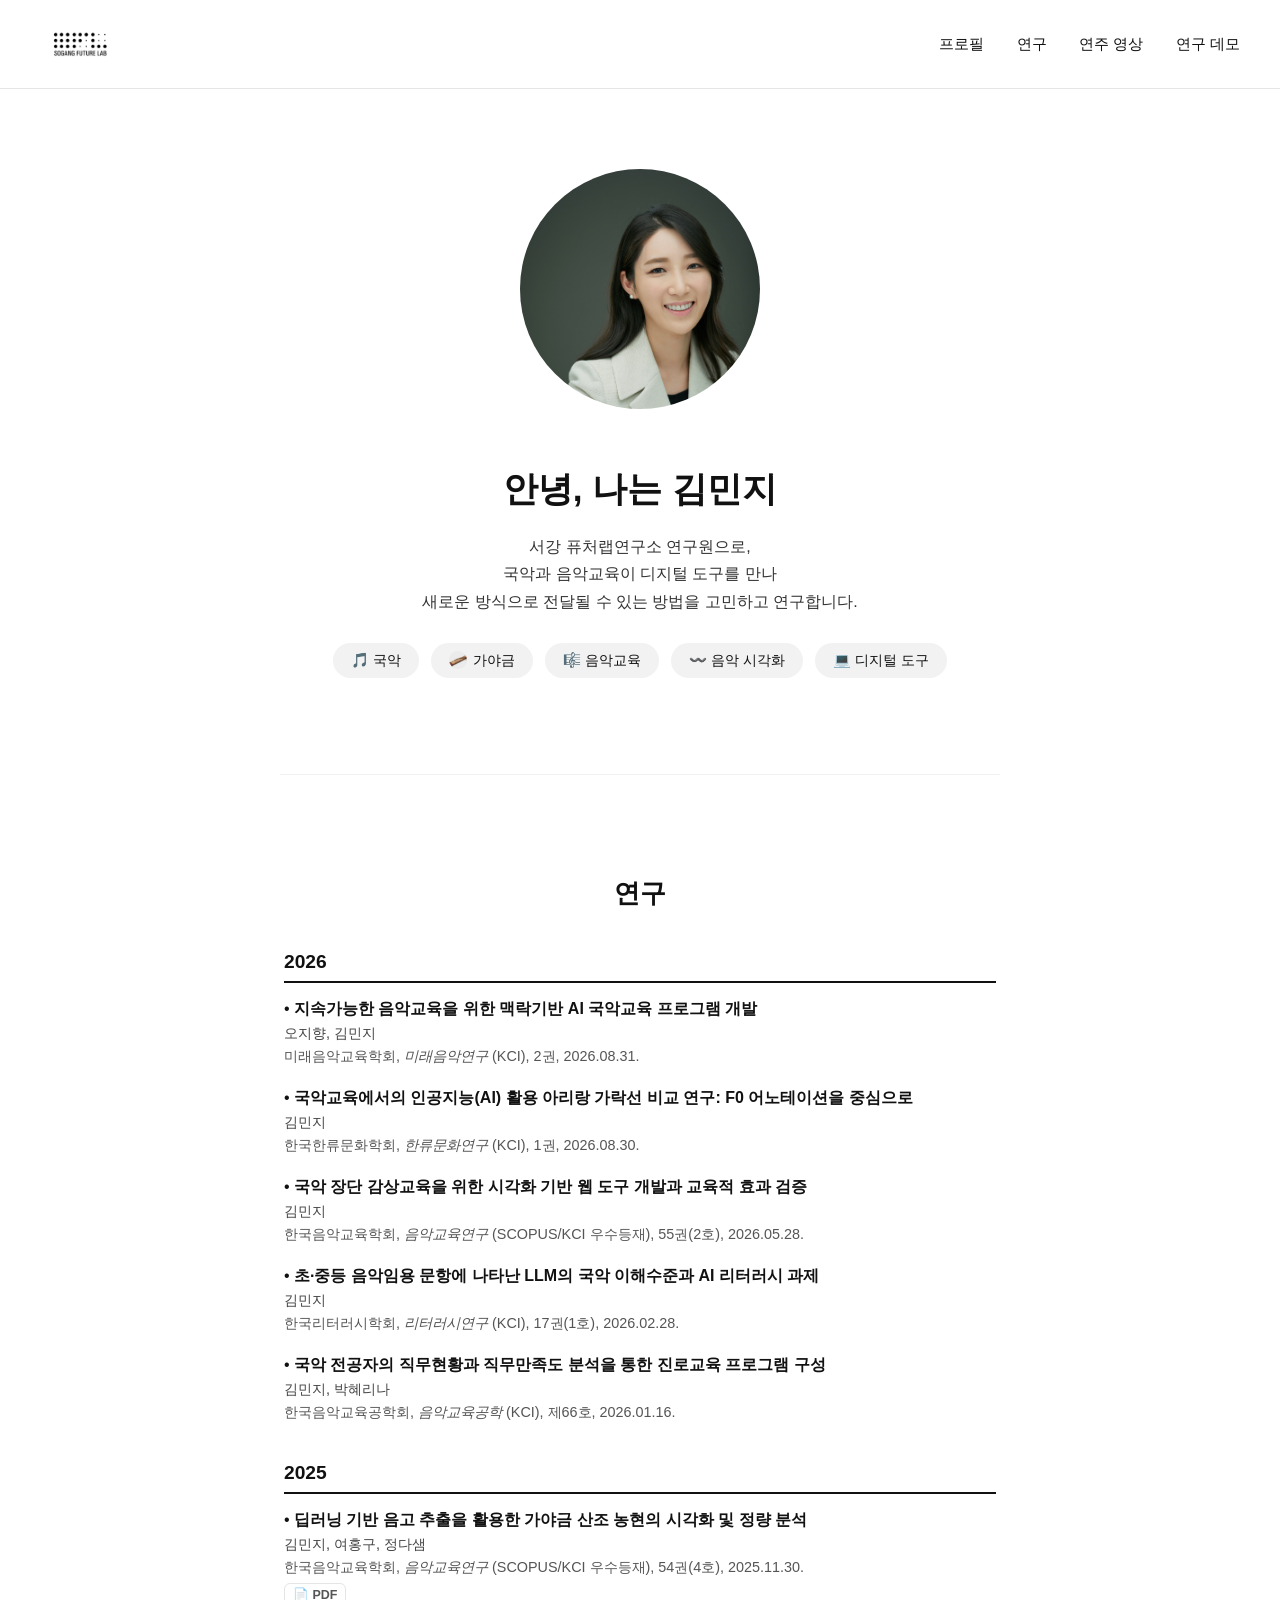
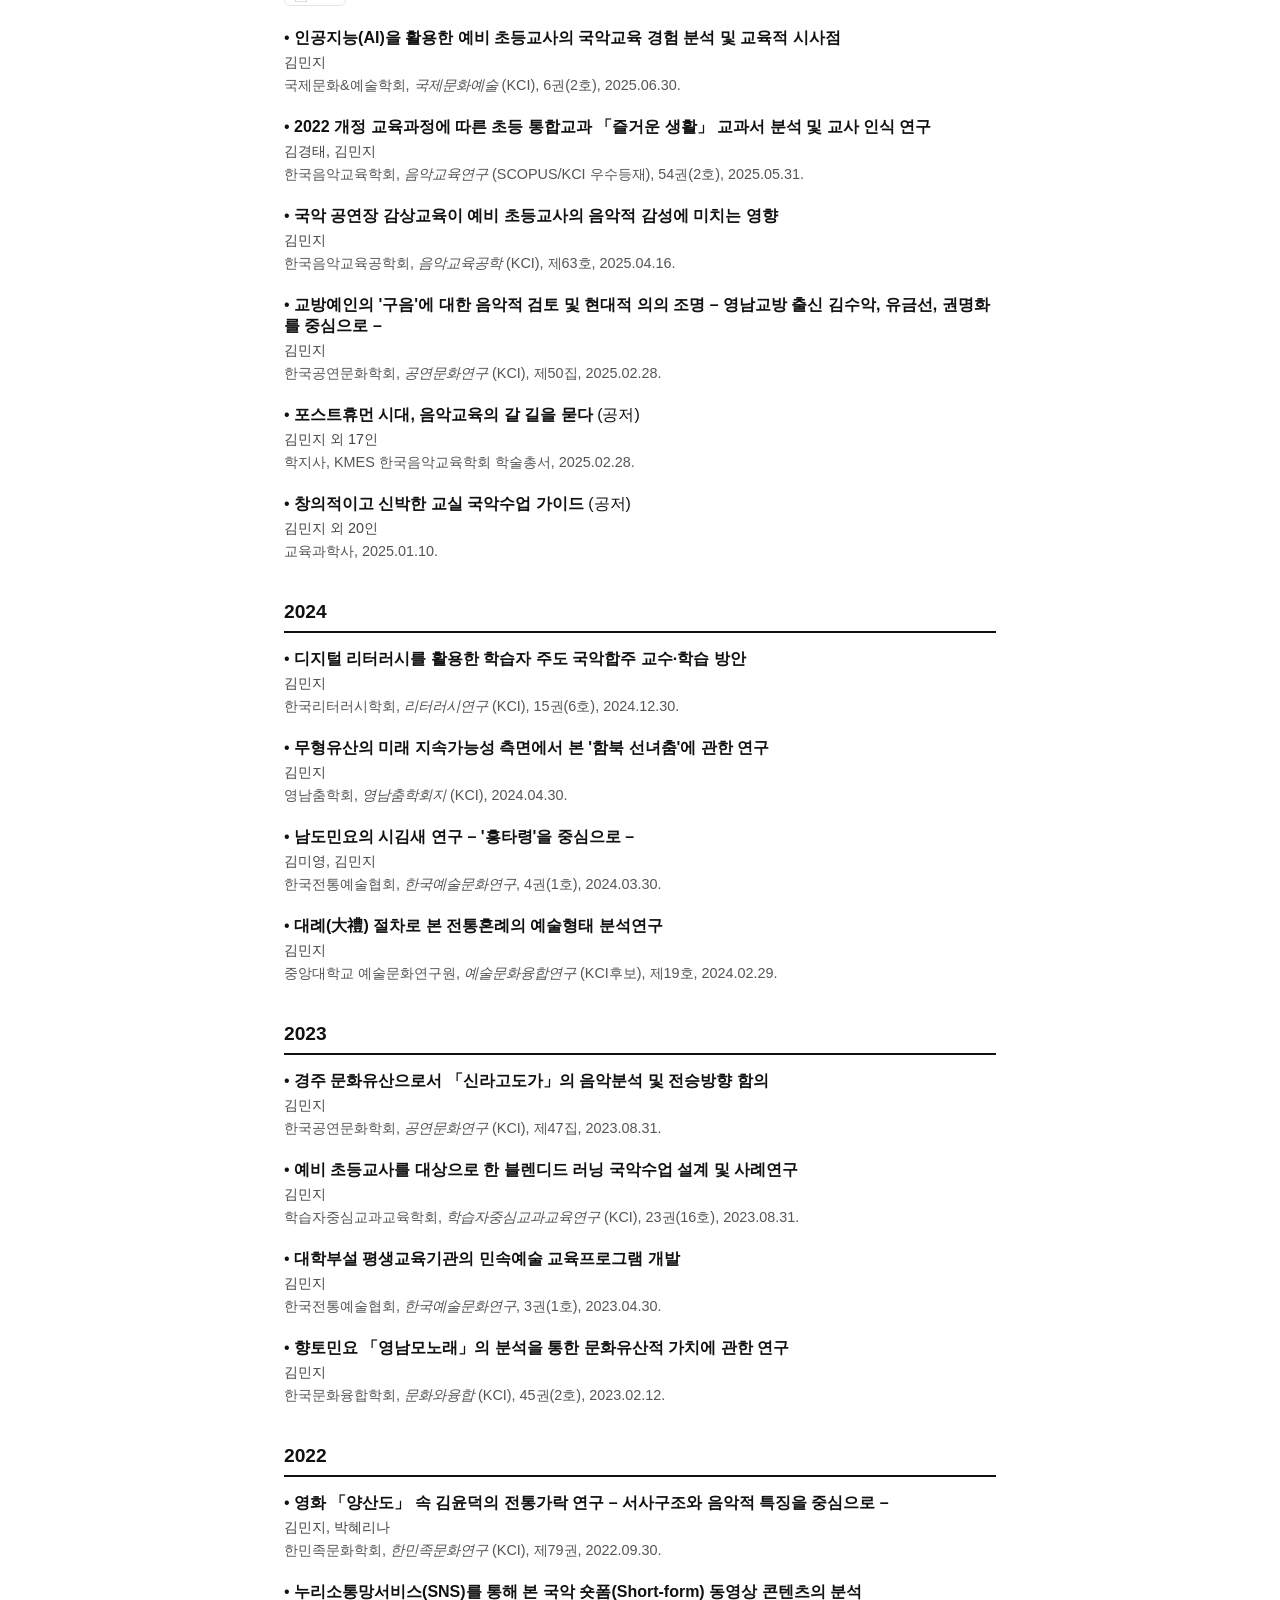
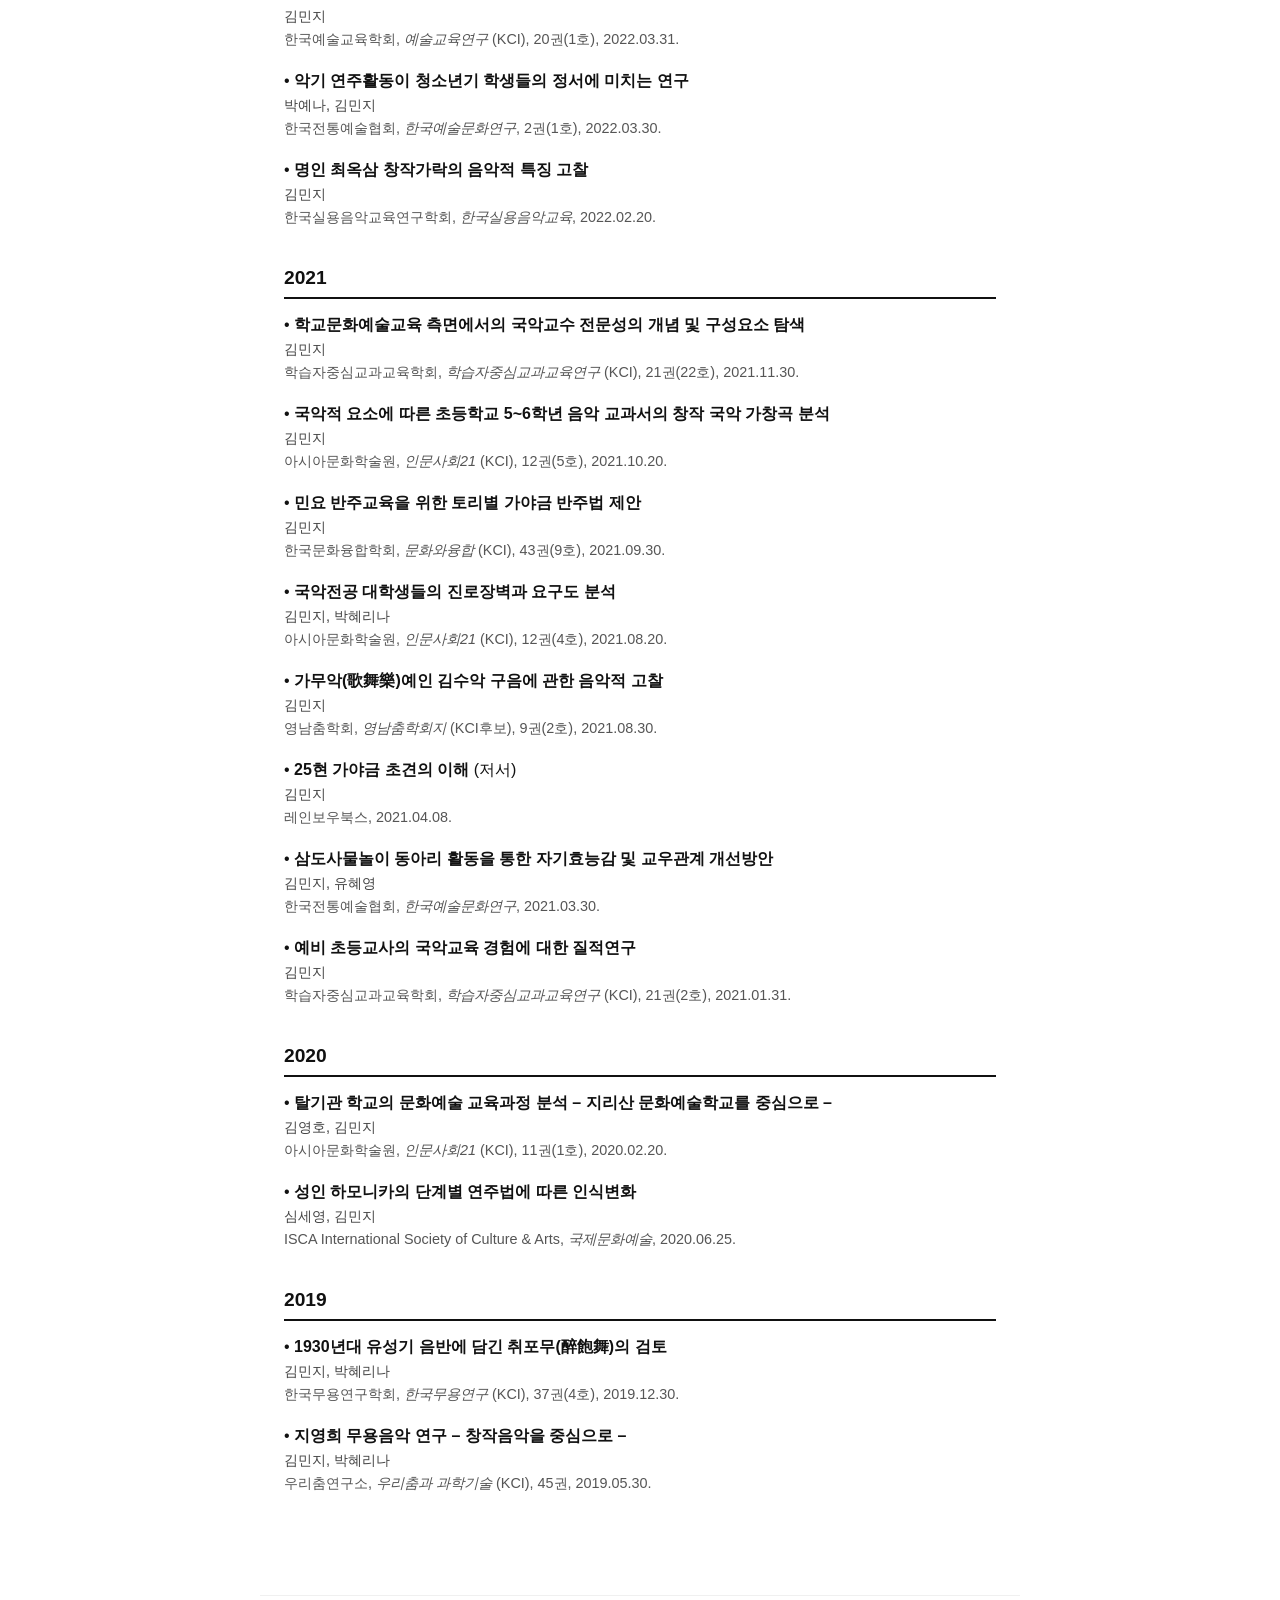
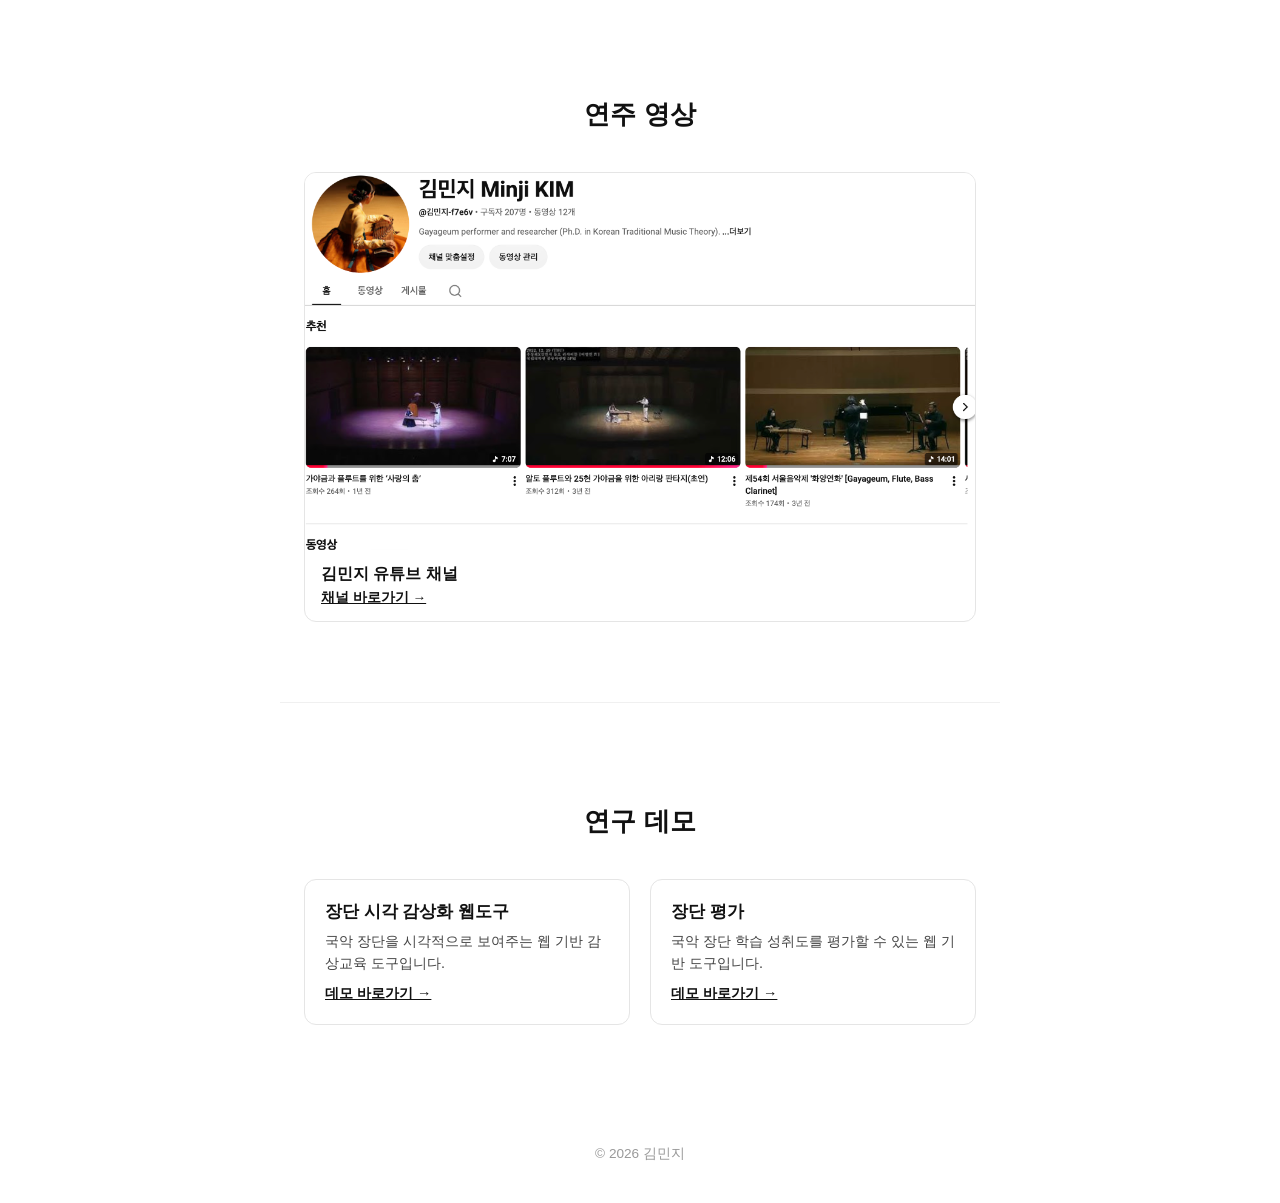
==== index.html @ 903ab27b "Initial commit" ====
<!DOCTYPE html>
<html lang="ko">
<head>
<meta charset="UTF-8">
<meta name="viewport" content="width=device-width, initial-scale=1.0">
<title>안녕, 나는 김민지</title>
<link rel="stylesheet" href="assets/style.css">
</head>
<body>
  <header>
    <div class="logo"><img class="logo-img" src="assets/icons/sogang-future-lab-logo.png" alt="SOGANG FUTURE LAB"></div>
    <nav>
      <a href="#profile">프로필</a>
      <a href="#research">연구</a>
      <a href="#videos">연주 영상</a>
      <a href="#demos">연구 데모</a>
    </nav>
  </header>

  <section id="profile">
    <img class="profile-photo" src="profile.jpg" alt="김민지 프로필 사진">
    <h1>안녕, 나는 김민지</h1>
    <p class="intro">
      서강 퓨처랩연구소 연구원으로,<br>
      국악과 음악교육이 디지털 도구를 만나<br>
      새로운 방식으로 전달될 수 있는 방법을 고민하고 연구합니다.
    </p>
    <ul class="tags">
      <li>🎵 국악</li>
      <li><img class="tag-icon" src="assets/icons/gayageum.png" alt="가야금 아이콘"> 가야금</li>
      <li>🎼 음악교육</li>
      <li>〰️ 음악 시각화</li>
      <li>💻 디지털 도구</li>
    </ul>
  </section>

  <section id="research">
    <h2>연구</h2>

    <div class="pub-year">
      <h3>2026</h3>
      <div class="pub-item">
        <p class="pub-title"><strong>지속가능한 음악교육을 위한 맥락기반 AI 국악교육 프로그램 개발</strong></p>
        <p class="pub-authors">오지향, 김민지</p>
        <p class="pub-detail">미래음악교육학회, <em>미래음악연구</em> (KCI), 2권, 2026.08.31.</p>
      </div>
      <div class="pub-item">
        <p class="pub-title"><strong>국악교육에서의 인공지능(AI) 활용 아리랑 가락선 비교 연구: F0 어노테이션을 중심으로</strong></p>
        <p class="pub-authors">김민지</p>
        <p class="pub-detail">한국한류문화학회, <em>한류문화연구</em> (KCI), 1권, 2026.08.30.</p>
      </div>
      <div class="pub-item">
        <p class="pub-title"><strong>국악 장단 감상교육을 위한 시각화 기반 웹 도구 개발과 교육적 효과 검증</strong></p>
        <p class="pub-authors">김민지</p>
        <p class="pub-detail">한국음악교육학회, <em>음악교육연구</em> (SCOPUS/KCI 우수등재), 55권(2호), 2026.05.28.</p>
      </div>
      <div class="pub-item">
        <p class="pub-title"><strong>초·중등 음악임용 문항에 나타난 LLM의 국악 이해수준과 AI 리터러시 과제</strong></p>
        <p class="pub-authors">김민지</p>
        <p class="pub-detail">한국리터러시학회, <em>리터러시연구</em> (KCI), 17권(1호), 2026.02.28.</p>
      </div>
      <div class="pub-item">
        <p class="pub-title"><strong>국악 전공자의 직무현황과 직무만족도 분석을 통한 진로교육 프로그램 구성</strong></p>
        <p class="pub-authors">김민지, 박혜리나</p>
        <p class="pub-detail">한국음악교육공학회, <em>음악교육공학</em> (KCI), 제66호, 2026.01.16.</p>
      </div>
    </div>

    <div class="pub-year">
      <h3>2025</h3>
      <div class="pub-item">
        <p class="pub-title"><strong>딥러닝 기반 음고 추출을 활용한 가야금 산조 농현의 시각화 및 정량 분석</strong></p>
        <p class="pub-authors">김민지, 여홍구, 정다샘</p>
        <p class="pub-detail">한국음악교육학회, <em>음악교육연구</em> (SCOPUS/KCI 우수등재), 54권(4호), 2025.11.30.</p>
        <p class="pub-pdf"><a href="assets/papers/%EB%94%A5%EB%9F%AC%EB%8B%9D%20%EA%B8%B0%EB%B0%98%20%EC%9D%8C%EA%B3%A0%20%EC%B6%94%EC%B6%9C%EC%9D%84%20%ED%99%9C%EC%9A%A9%ED%95%9C%20%EA%B0%80%EC%95%BC%EA%B8%88%20%EC%82%B0%EC%A1%B0%20%EB%86%8D%ED%98%84%EC%9D%98%20%EC%8B%9C%EA%B0%81%ED%99%94%20%EB%B0%8F%20%EC%A0%95%EB%9F%89%20%EB%B6%84%EC%84%9D.pdf" target="_blank" class="pdf-badge" aria-label="PDF 열기">📄 PDF</a></p>
      </div>
      <div class="pub-item">
        <p class="pub-title"><strong>인공지능(AI)을 활용한 예비 초등교사의 국악교육 경험 분석 및 교육적 시사점</strong></p>
        <p class="pub-authors">김민지</p>
        <p class="pub-detail">국제문화&예술학회, <em>국제문화예술</em> (KCI), 6권(2호), 2025.06.30.</p>
      </div>
      <div class="pub-item">
        <p class="pub-title"><strong>2022 개정 교육과정에 따른 초등 통합교과 「즐거운 생활」 교과서 분석 및 교사 인식 연구</strong></p>
        <p class="pub-authors">김경태, 김민지</p>
        <p class="pub-detail">한국음악교육학회, <em>음악교육연구</em> (SCOPUS/KCI 우수등재), 54권(2호), 2025.05.31.</p>
      </div>
      <div class="pub-item">
        <p class="pub-title"><strong>국악 공연장 감상교육이 예비 초등교사의 음악적 감성에 미치는 영향</strong></p>
        <p class="pub-authors">김민지</p>
        <p class="pub-detail">한국음악교육공학회, <em>음악교육공학</em> (KCI), 제63호, 2025.04.16.</p>
      </div>
      <div class="pub-item">
        <p class="pub-title"><strong>교방예인의 '구음'에 대한 음악적 검토 및 현대적 의의 조명 – 영남교방 출신 김수악, 유금선, 권명화를 중심으로 –</strong></p>
        <p class="pub-authors">김민지</p>
        <p class="pub-detail">한국공연문화학회, <em>공연문화연구</em> (KCI), 제50집, 2025.02.28.</p>
      </div>
      <div class="pub-item">
        <p class="pub-title"><strong>포스트휴먼 시대, 음악교육의 갈 길을 묻다</strong> (공저)</p>
        <p class="pub-authors">김민지 외 17인</p>
        <p class="pub-detail">학지사, KMES 한국음악교육학회 학술총서, 2025.02.28.</p>
      </div>
      <div class="pub-item">
        <p class="pub-title"><strong>창의적이고 신박한 교실 국악수업 가이드</strong> (공저)</p>
        <p class="pub-authors">김민지 외 20인</p>
        <p class="pub-detail">교육과학사, 2025.01.10.</p>
      </div>
    </div>

    <div class="pub-year">
      <h3>2024</h3>
      <div class="pub-item">
        <p class="pub-title"><strong>디지털 리터러시를 활용한 학습자 주도 국악합주 교수·학습 방안</strong></p>
        <p class="pub-authors">김민지</p>
        <p class="pub-detail">한국리터러시학회, <em>리터러시연구</em> (KCI), 15권(6호), 2024.12.30.</p>
      </div>
      <div class="pub-item">
        <p class="pub-title"><strong>무형유산의 미래 지속가능성 측면에서 본 '함북 선녀춤'에 관한 연구</strong></p>
        <p class="pub-authors">김민지</p>
        <p class="pub-detail">영남춤학회, <em>영남춤학회지</em> (KCI), 2024.04.30.</p>
      </div>
      <div class="pub-item">
        <p class="pub-title"><strong>남도민요의 시김새 연구 – '흥타령'을 중심으로 –</strong></p>
        <p class="pub-authors">김미영, 김민지</p>
        <p class="pub-detail">한국전통예술협회, <em>한국예술문화연구</em>, 4권(1호), 2024.03.30.</p>
      </div>
      <div class="pub-item">
        <p class="pub-title"><strong>대례(大禮) 절차로 본 전통혼례의 예술형태 분석연구</strong></p>
        <p class="pub-authors">김민지</p>
        <p class="pub-detail">중앙대학교 예술문화연구원, <em>예술문화융합연구</em> (KCI후보), 제19호, 2024.02.29.</p>
      </div>
    </div>

    <div class="pub-year">
      <h3>2023</h3>
      <div class="pub-item">
        <p class="pub-title"><strong>경주 문화유산으로서 「신라고도가」의 음악분석 및 전승방향 함의</strong></p>
        <p class="pub-authors">김민지</p>
        <p class="pub-detail">한국공연문화학회, <em>공연문화연구</em> (KCI), 제47집, 2023.08.31.</p>
      </div>
      <div class="pub-item">
        <p class="pub-title"><strong>예비 초등교사를 대상으로 한 블렌디드 러닝 국악수업 설계 및 사례연구</strong></p>
        <p class="pub-authors">김민지</p>
        <p class="pub-detail">학습자중심교과교육학회, <em>학습자중심교과교육연구</em> (KCI), 23권(16호), 2023.08.31.</p>
      </div>
      <div class="pub-item">
        <p class="pub-title"><strong>대학부설 평생교육기관의 민속예술 교육프로그램 개발</strong></p>
        <p class="pub-authors">김민지</p>
        <p class="pub-detail">한국전통예술협회, <em>한국예술문화연구</em>, 3권(1호), 2023.04.30.</p>
      </div>
      <div class="pub-item">
        <p class="pub-title"><strong>향토민요 「영남모노래」의 분석을 통한 문화유산적 가치에 관한 연구</strong></p>
        <p class="pub-authors">김민지</p>
        <p class="pub-detail">한국문화융합학회, <em>문화와융합</em> (KCI), 45권(2호), 2023.02.12.</p>
      </div>
    </div>

    <div class="pub-year">
      <h3>2022</h3>
      <div class="pub-item">
        <p class="pub-title"><strong>영화 「양산도」 속 김윤덕의 전통가락 연구 – 서사구조와 음악적 특징을 중심으로 –</strong></p>
        <p class="pub-authors">김민지, 박혜리나</p>
        <p class="pub-detail">한민족문화학회, <em>한민족문화연구</em> (KCI), 제79권, 2022.09.30.</p>
      </div>
      <div class="pub-item">
        <p class="pub-title"><strong>누리소통망서비스(SNS)를 통해 본 국악 숏폼(Short-form) 동영상 콘텐츠의 분석</strong></p>
        <p class="pub-authors">김민지</p>
        <p class="pub-detail">한국예술교육학회, <em>예술교육연구</em> (KCI), 20권(1호), 2022.03.31.</p>
      </div>
      <div class="pub-item">
        <p class="pub-title"><strong>악기 연주활동이 청소년기 학생들의 정서에 미치는 연구</strong></p>
        <p class="pub-authors">박예나, 김민지</p>
        <p class="pub-detail">한국전통예술협회, <em>한국예술문화연구</em>, 2권(1호), 2022.03.30.</p>
      </div>
      <div class="pub-item">
        <p class="pub-title"><strong>명인 최옥삼 창작가락의 음악적 특징 고찰</strong></p>
        <p class="pub-authors">김민지</p>
        <p class="pub-detail">한국실용음악교육연구학회, <em>한국실용음악교육</em>, 2022.02.20.</p>
      </div>
    </div>

    <div class="pub-year">
      <h3>2021</h3>
      <div class="pub-item">
        <p class="pub-title"><strong>학교문화예술교육 측면에서의 국악교수 전문성의 개념 및 구성요소 탐색</strong></p>
        <p class="pub-authors">김민지</p>
        <p class="pub-detail">학습자중심교과교육학회, <em>학습자중심교과교육연구</em> (KCI), 21권(22호), 2021.11.30.</p>
      </div>
      <div class="pub-item">
        <p class="pub-title"><strong>국악적 요소에 따른 초등학교 5~6학년 음악 교과서의 창작 국악 가창곡 분석</strong></p>
        <p class="pub-authors">김민지</p>
        <p class="pub-detail">아시아문화학술원, <em>인문사회21</em> (KCI), 12권(5호), 2021.10.20.</p>
      </div>
      <div class="pub-item">
        <p class="pub-title"><strong>민요 반주교육을 위한 토리별 가야금 반주법 제안</strong></p>
        <p class="pub-authors">김민지</p>
        <p class="pub-detail">한국문화융합학회, <em>문화와융합</em> (KCI), 43권(9호), 2021.09.30.</p>
      </div>
      <div class="pub-item">
        <p class="pub-title"><strong>국악전공 대학생들의 진로장벽과 요구도 분석</strong></p>
        <p class="pub-authors">김민지, 박혜리나</p>
        <p class="pub-detail">아시아문화학술원, <em>인문사회21</em> (KCI), 12권(4호), 2021.08.20.</p>
      </div>
      <div class="pub-item">
        <p class="pub-title"><strong>가무악(歌舞樂)예인 김수악 구음에 관한 음악적 고찰</strong></p>
        <p class="pub-authors">김민지</p>
        <p class="pub-detail">영남춤학회, <em>영남춤학회지</em> (KCI후보), 9권(2호), 2021.08.30.</p>
      </div>
      <div class="pub-item">
        <p class="pub-title"><strong>25현 가야금 초견의 이해</strong> (저서)</p>
        <p class="pub-authors">김민지</p>
        <p class="pub-detail">레인보우북스, 2021.04.08.</p>
      </div>
      <div class="pub-item">
        <p class="pub-title"><strong>삼도사물놀이 동아리 활동을 통한 자기효능감 및 교우관계 개선방안</strong></p>
        <p class="pub-authors">김민지, 유혜영</p>
        <p class="pub-detail">한국전통예술협회, <em>한국예술문화연구</em>, 2021.03.30.</p>
      </div>
      <div class="pub-item">
        <p class="pub-title"><strong>예비 초등교사의 국악교육 경험에 대한 질적연구</strong></p>
        <p class="pub-authors">김민지</p>
        <p class="pub-detail">학습자중심교과교육학회, <em>학습자중심교과교육연구</em> (KCI), 21권(2호), 2021.01.31.</p>
      </div>
    </div>

    <div class="pub-year">
      <h3>2020</h3>
      <div class="pub-item">
        <p class="pub-title"><strong>탈기관 학교의 문화예술 교육과정 분석 – 지리산 문화예술학교를 중심으로 –</strong></p>
        <p class="pub-authors">김영호, 김민지</p>
        <p class="pub-detail">아시아문화학술원, <em>인문사회21</em> (KCI), 11권(1호), 2020.02.20.</p>
      </div>
      <div class="pub-item">
        <p class="pub-title"><strong>성인 하모니카의 단계별 연주법에 따른 인식변화</strong></p>
        <p class="pub-authors">심세영, 김민지</p>
        <p class="pub-detail">ISCA International Society of Culture &amp; Arts, <em>국제문화예술</em>, 2020.06.25.</p>
      </div>
    </div>

    <div class="pub-year">
      <h3>2019</h3>
      <div class="pub-item">
        <p class="pub-title"><strong>1930년대 유성기 음반에 담긴 취포무(醉飽舞)의 검토</strong></p>
        <p class="pub-authors">김민지, 박혜리나</p>
        <p class="pub-detail">한국무용연구학회, <em>한국무용연구</em> (KCI), 37권(4호), 2019.12.30.</p>
      </div>
      <div class="pub-item">
        <p class="pub-title"><strong>지영희 무용음악 연구 – 창작음악을 중심으로 –</strong></p>
        <p class="pub-authors">김민지, 박혜리나</p>
        <p class="pub-detail">우리춤연구소, <em>우리춤과 과학기술</em> (KCI), 45권, 2019.05.30.</p>
      </div>
    </div>
  </section>

  <section id="videos">
    <h2>연주 영상</h2>
    <div class="video-grid">
      <div class="video-card">
        <a href="https://www.youtube.com/@김민지-f7e6v" target="_blank" rel="noopener" class="thumb">
          <img src="youtube-thumb.png" alt="김민지 유튜브 채널 화면">
        </a>
        <div class="caption">
          <h3>김민지 유튜브 채널</h3>
          <p><a href="https://www.youtube.com/@김민지-f7e6v" target="_blank" rel="noopener">채널 바로가기 →</a></p>
        </div>
      </div>
    </div>
  </section>

  <section id="demos">
    <h2>연구 데모</h2>
    <div class="card-grid">
      <div class="card">
        <h3>장단 시각 감상화 웹도구</h3>
        <p>국악 장단을 시각적으로 보여주는 웹 기반 감상교육 도구입니다.</p>
        <p><a href="https://minjikimmusic.github.io/jangdan-visualization/" target="_blank" rel="noopener">데모 바로가기 →</a></p>
      </div>
      <div class="card">
        <h3>장단 평가</h3>
        <p>국악 장단 학습 성취도를 평가할 수 있는 웹 기반 도구입니다.</p>
        <p><a href="https://minjikimmusic.github.io/jangdan-assessment-a/" target="_blank" rel="noopener">데모 바로가기 →</a></p>
      </div>
    </div>
  </section>

  <footer>
    &copy; 2026 김민지
  </footer>
</body>
</html>
---- assets/style.css ----
/* 색상 변수 정의 */
:root {
  --color-bg: #ffffff;
  --color-bg-muted: #f2f2f2;
  --color-text: #111111;
  --color-text-secondary: #333333;
  --color-text-tertiary: #444444;
  --color-text-quaternary: #555555;
  --color-text-caption: #666666;
  --color-text-muted: #999999;
  --color-border: #e5e5e5;
  --color-border-light: #f0f0f0;
  --color-shadow: rgba(17, 17, 17, 0.08);
}

* {
  box-sizing: border-box;
}

body {
  margin: 0;
  background-color: var(--color-bg);
  color: var(--color-text);
  font-family: -apple-system, BlinkMacSystemFont, "Segoe UI", Roboto, sans-serif;
}

/* 상단 고정 헤더 */
header {
  position: sticky;
  top: 0;
  display: flex;
  align-items: center;
  justify-content: space-between;
  padding: 20px 40px;
  border-bottom: 1px solid var(--color-border);
  background-color: var(--color-bg);
  z-index: 10;
}

header .logo {
  font-weight: 700;
  font-size: 1.1rem;
  display: flex;
  align-items: center;
}

/* 헤더 좌측 로고 이미지 */
.logo-img {
  height: 48px;
  width: auto;
}

header nav a {
  color: var(--color-text);
  text-decoration: none;
  margin-left: 28px;
  font-size: 0.95rem;
}

header nav a:hover {
  text-decoration: underline;
}

/* 공통 섹션 레이아웃 */
section {
  max-width: 720px;
  margin: 0 auto;
  padding: 80px 24px;
  text-align: center;
  border-bottom: 1px solid var(--color-border-light);
}

section:last-of-type {
  border-bottom: none;
}

.profile-photo {
  width: 240px;
  height: 240px;
  border-radius: 50%;
  object-fit: cover;
  object-position: top;
  margin-bottom: 24px;
}

h1 {
  font-size: 2.2rem;
  margin-bottom: 20px;
}

h2 {
  font-size: 1.6rem;
  margin-bottom: 40px;
}

section > p.intro {
  line-height: 1.7;
  color: var(--color-text-secondary);
  margin-bottom: 28px;
}

.tags {
  list-style: none;
  display: flex;
  justify-content: center;
  gap: 12px;
  padding: 0;
  flex-wrap: wrap;
}

.tags li {
  display: flex;
  align-items: center;
  gap: 6px;
  background-color: var(--color-bg-muted);
  border-radius: 999px;
  padding: 8px 18px;
  font-size: 0.9rem;
}

/* 이모지 대신 사진을 사용하는 태그의 아이콘 */
.tag-icon {
  width: 18px;
  height: 18px;
  border-radius: 50%;
  object-fit: cover;
}

/* 연구(#research) 섹션: 목록 가독성을 위해 좌측 정렬 */
#research {
  max-width: 760px;
  text-align: left;
}

#research h2 {
  text-align: center;
}

.pub-year h3 {
  font-size: 1.2rem;
  margin: 40px 0 16px;
  padding-bottom: 8px;
  border-bottom: 2px solid var(--color-text);
}

.pub-year:first-of-type h3 {
  margin-top: 0;
}

.pub-item {
  margin-bottom: 22px;
}

.pub-title {
  margin: 0 0 4px;
  font-size: 1rem;
}

.pub-title::before {
  content: "• ";
}

.pub-authors {
  margin: 0 0 4px;
  color: var(--color-text-tertiary);
  font-size: 0.9rem;
}

.pub-detail {
  margin: 0;
  color: var(--color-text-quaternary);
  font-size: 0.9rem;
}

/* 논문 항목 하단의 PDF 바로가기 배지 */
.pub-pdf {
  margin: 6px 0 0;
}

.pdf-badge {
  display: inline-flex;
  align-items: center;
  gap: 4px;
  padding: 3px 8px;
  border: 1px solid var(--color-border);
  border-radius: 6px;
  color: var(--color-text-quaternary);
  font-size: 0.78rem;
  font-weight: 600;
  text-decoration: none;
  transition: background-color 0.15s ease, color 0.15s ease;
}

.pdf-badge:hover {
  background-color: var(--color-bg-muted);
  color: var(--color-text);
}

/* 연구 데모(#demos) 카드 그리드 */
.card-grid {
  display: grid;
  grid-template-columns: repeat(auto-fit, minmax(220px, 1fr));
  gap: 20px;
  text-align: left;
}

.card {
  border: 1px solid var(--color-border);
  border-radius: 12px;
  padding: 20px;
}

.card h3 {
  margin: 0 0 8px;
  font-size: 1.05rem;
}

.card p {
  margin: 0;
  color: var(--color-text-tertiary);
  font-size: 0.9rem;
  line-height: 1.5;
}

.card p + p {
  margin-top: 8px;
}

.card a {
  color: var(--color-text);
  font-weight: 600;
}

/* 연주 영상(#videos) 카드 그리드 */
.video-grid {
  display: grid;
  grid-template-columns: repeat(auto-fit, minmax(260px, 1fr));
  gap: 20px;
}

.video-card {
  border: 1px solid var(--color-border);
  border-radius: 12px;
  overflow: hidden;
  text-align: left;
}

.video-card .thumb {
  aspect-ratio: 16 / 9;
  background-color: var(--color-bg-muted);
  display: flex;
  align-items: center;
  justify-content: center;
  color: var(--color-text-muted);
  font-size: 0.85rem;
}

.video-card .thumb img {
  width: 100%;
  height: 100%;
  object-fit: cover;
}

.video-card .caption {
  padding: 14px 16px;
}

.video-card .caption h3 {
  margin: 0 0 4px;
  font-size: 1rem;
}

.video-card .caption p {
  margin: 0;
  color: var(--color-text-caption);
  font-size: 0.85rem;
}

.video-card .caption a {
  color: var(--color-text);
  font-weight: 600;
}

/* 포트폴리오(portfolio.html) 프로젝트 카드 그리드 */
.project-grid {
  display: grid;
  grid-template-columns: repeat(auto-fit, minmax(220px, 1fr));
  gap: 20px;
  text-align: left;
}

.project-card {
  border: 1px solid var(--color-border);
  border-radius: 12px;
  padding: 20px;
  transition: transform 0.2s ease, box-shadow 0.2s ease;
}

/* hover 시 살짝 떠오르는 효과 */
.project-card:hover {
  transform: translateY(-6px);
  box-shadow: 0 12px 24px var(--color-shadow);
}

.project-card h3 {
  margin: 0 0 8px;
  font-size: 1.05rem;
}

.project-card p {
  margin: 0;
  color: var(--color-text-tertiary);
  font-size: 0.9rem;
  line-height: 1.5;
}

footer {
  text-align: center;
  padding: 40px 24px;
  color: var(--color-text-muted);
  font-size: 0.85rem;
}
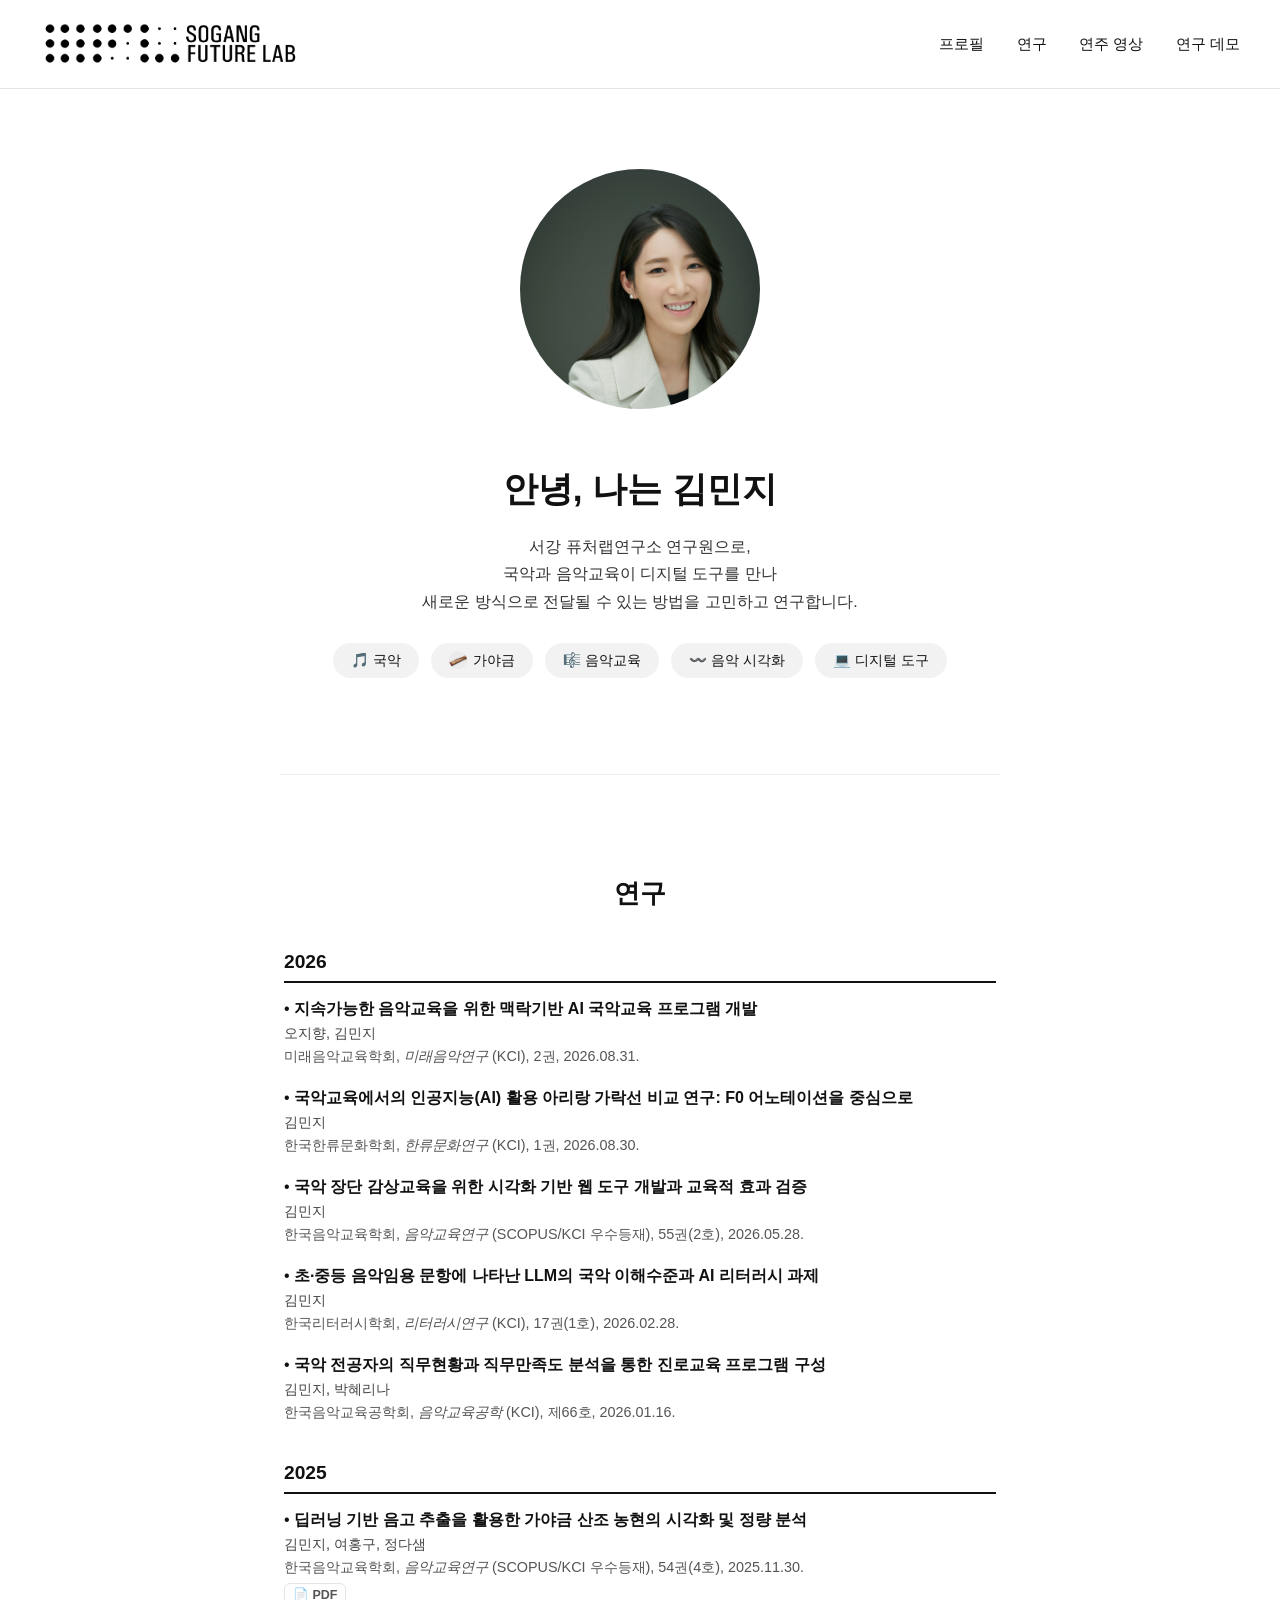
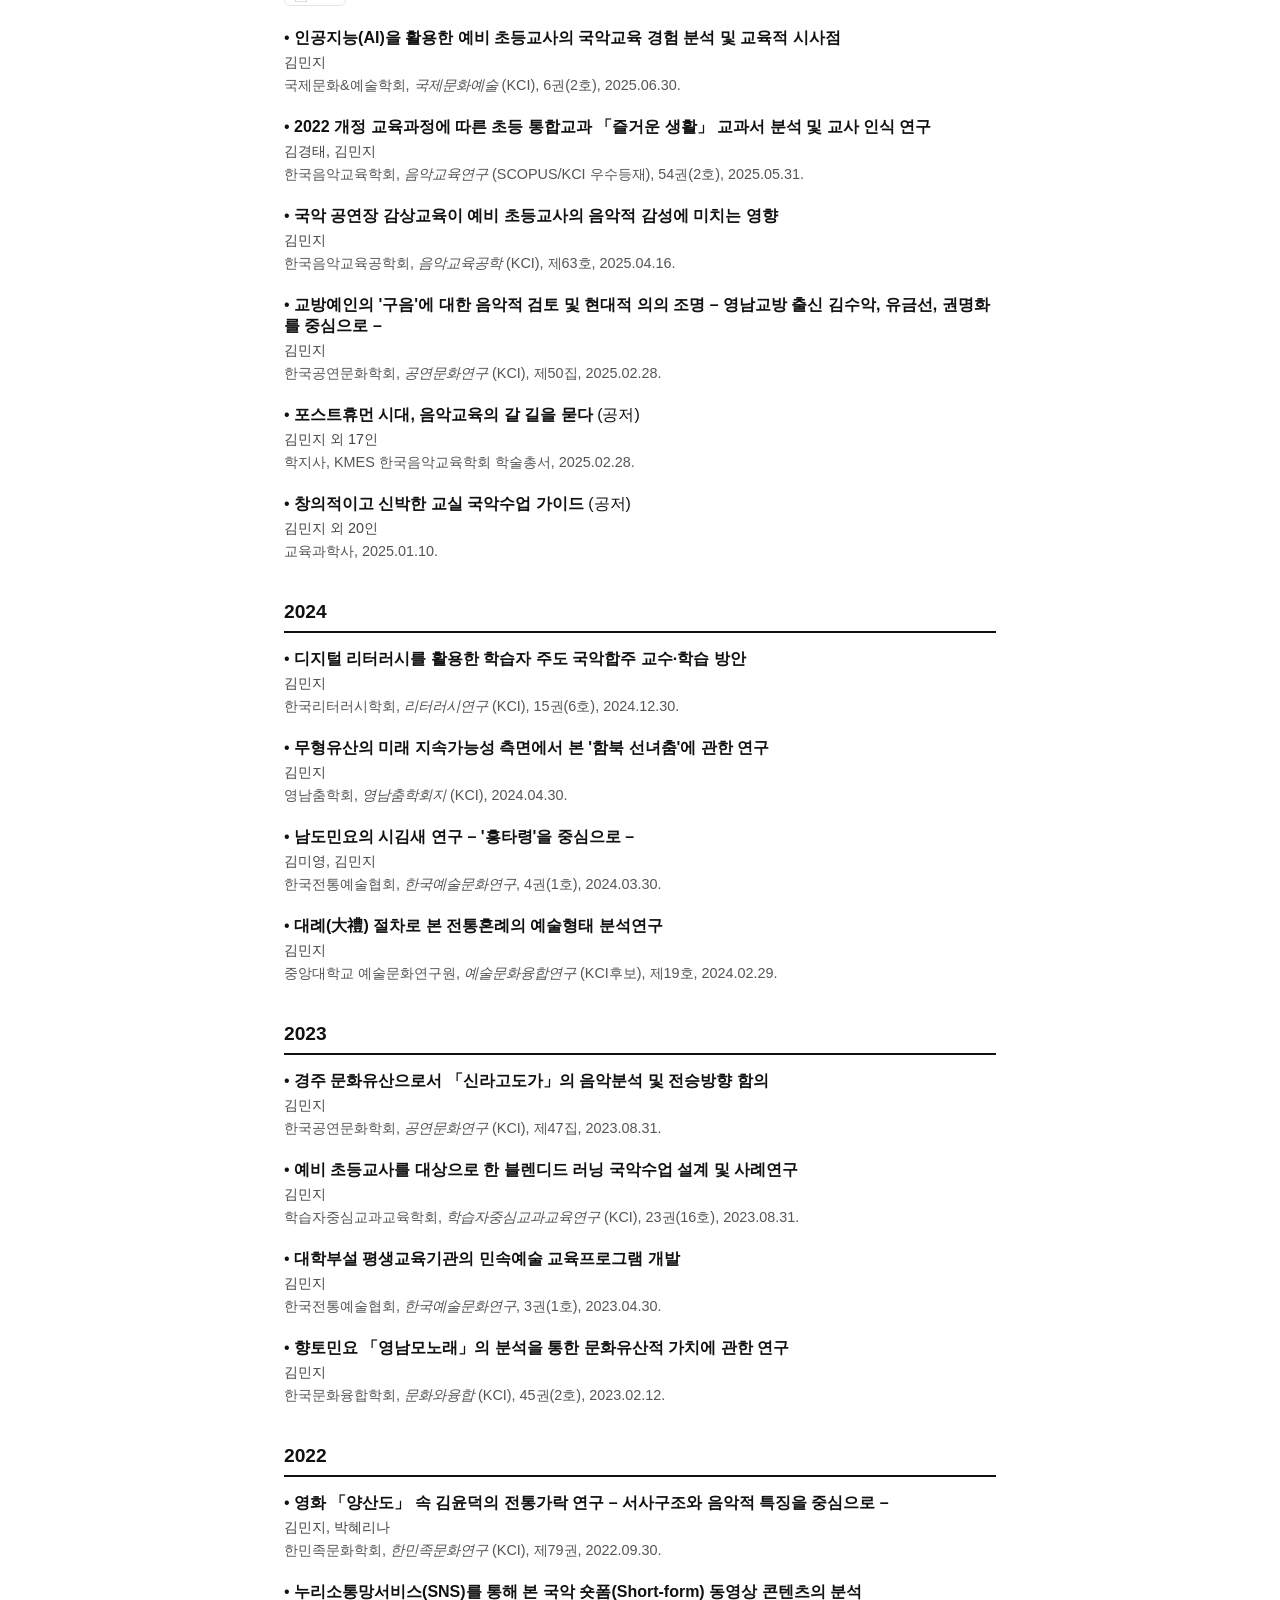
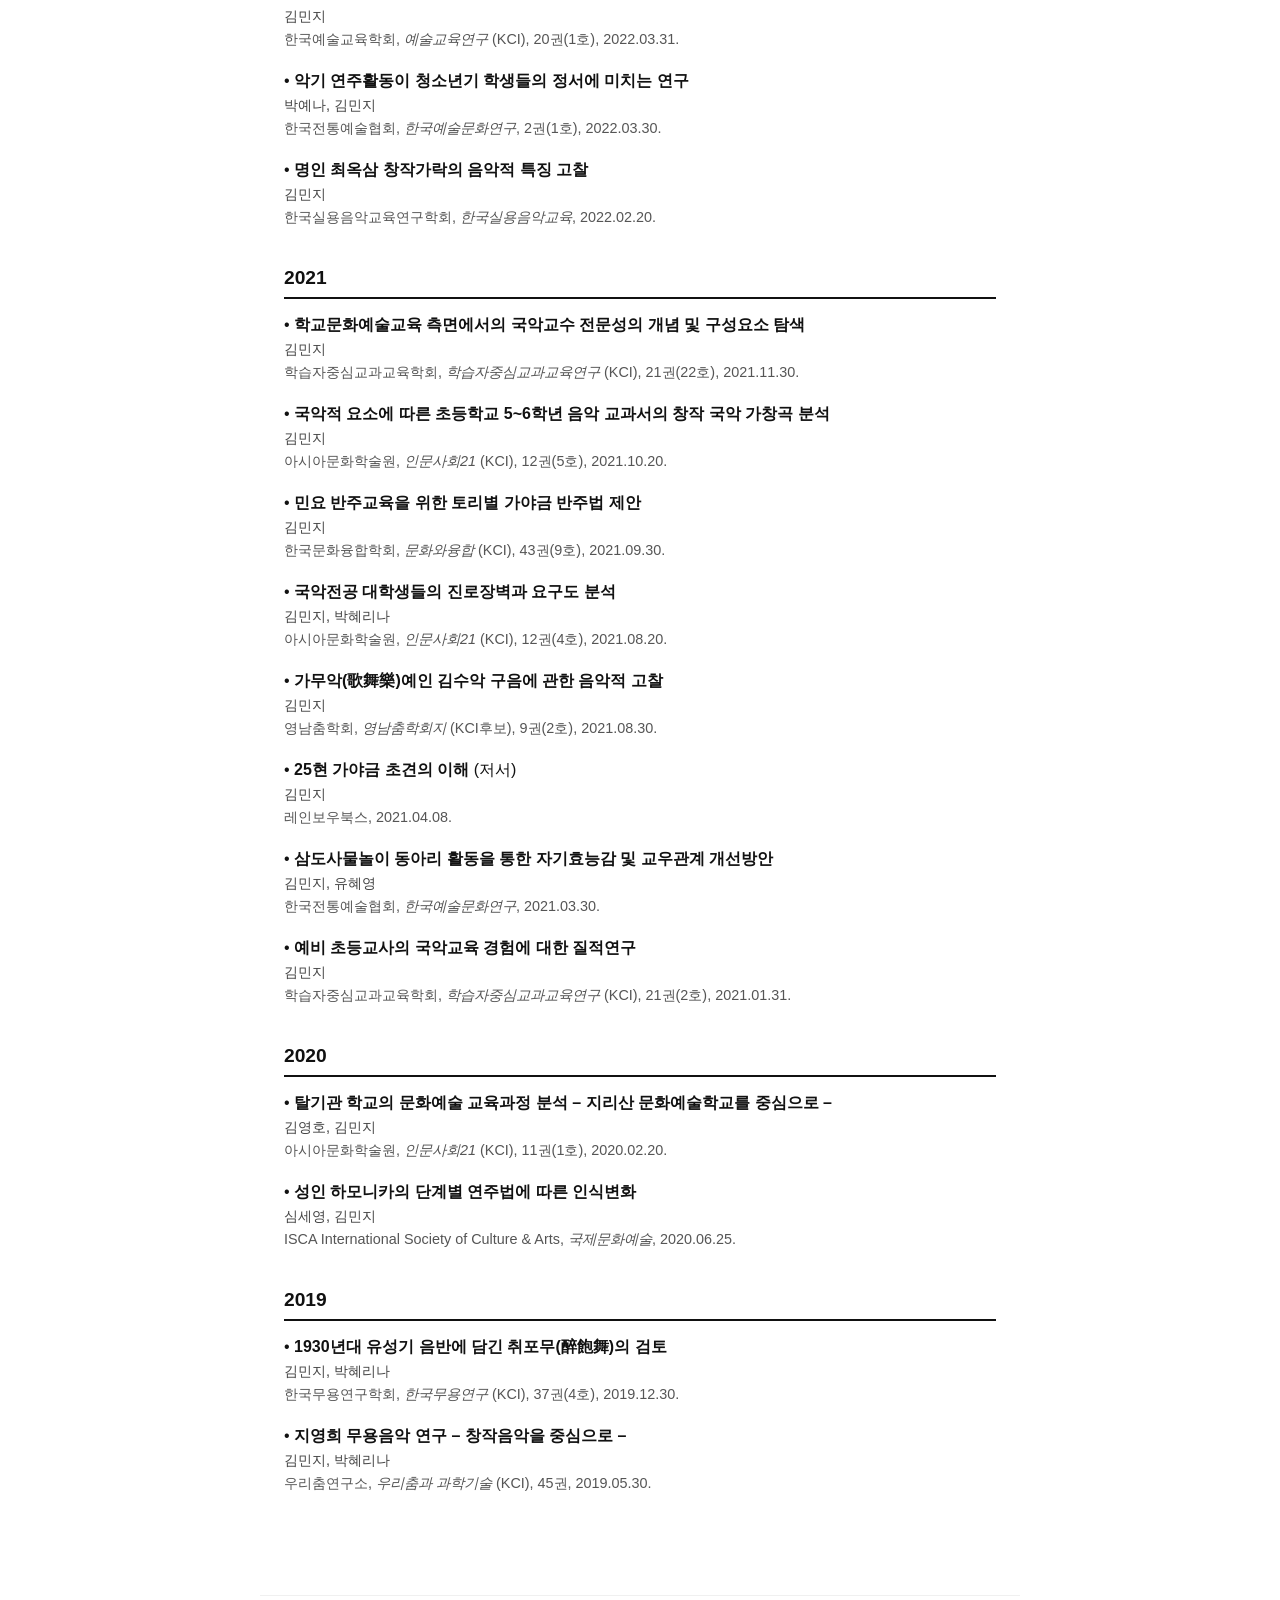
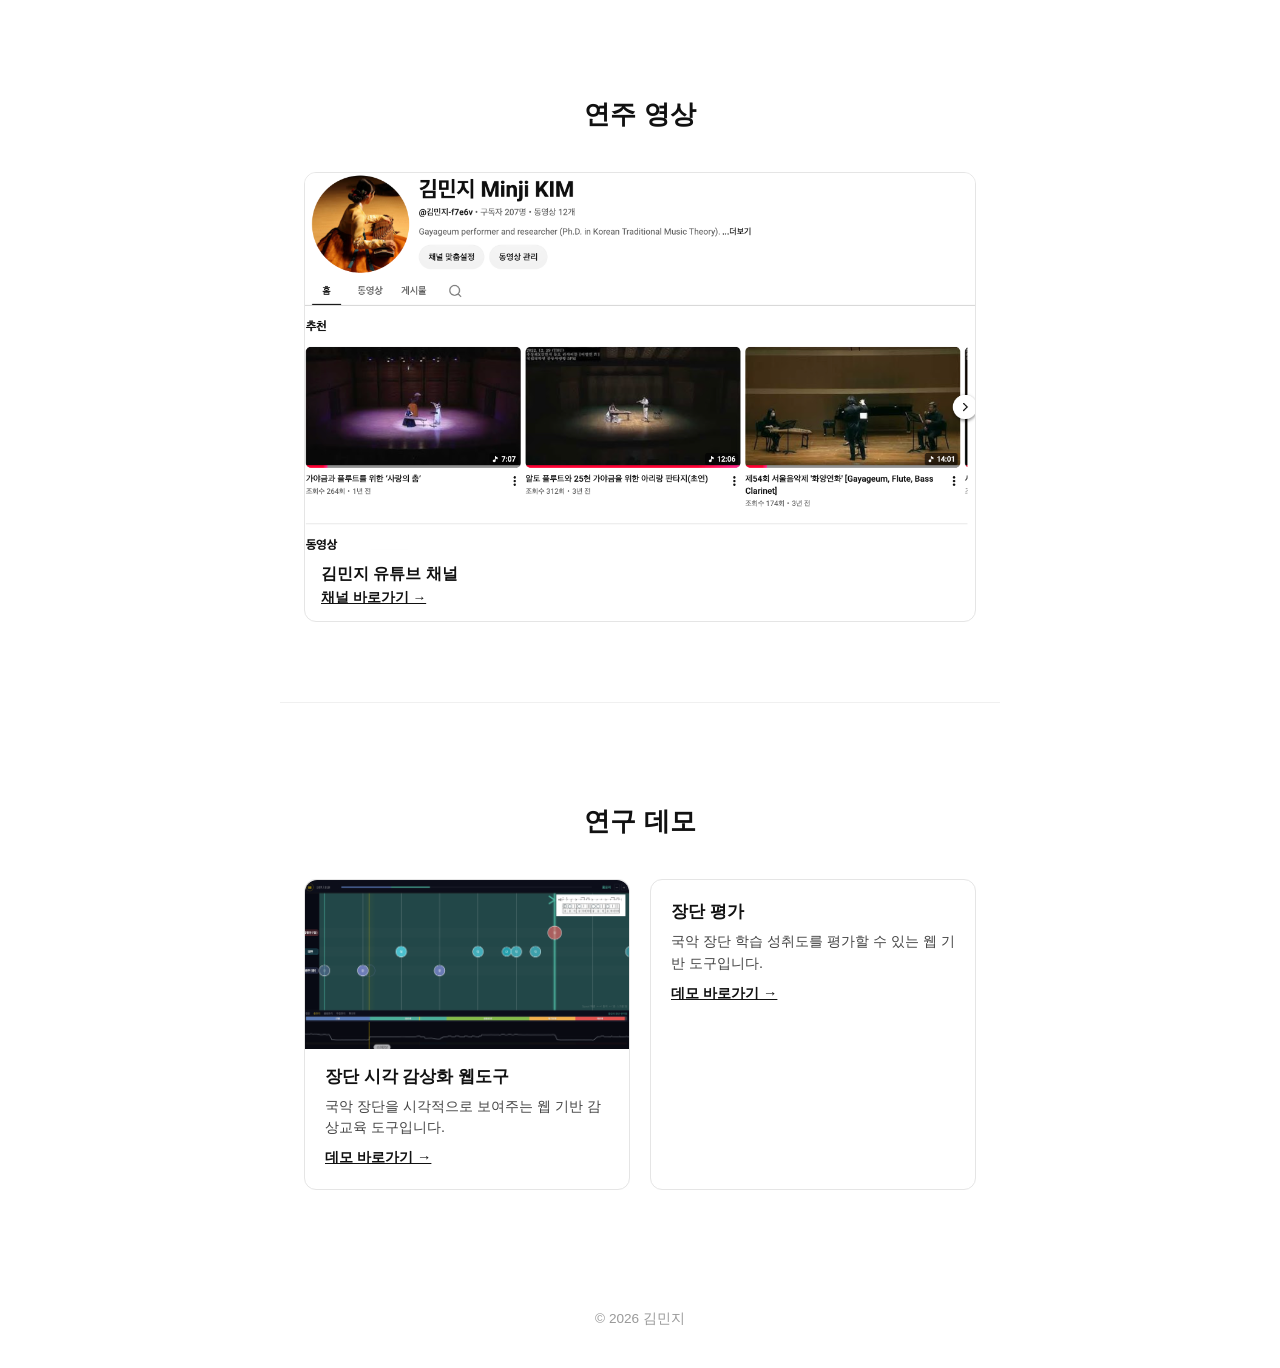
==== commit 858b1a00: "16일 수정사항" ====
--- a/index.html
+++ b/index.html
@@ -270,6 +270,7 @@
     <h2>연구 데모</h2>
     <div class="card-grid">
       <div class="card">
+        <div class="card-thumb"><img src="assets/demos/jangdan-visualization.png" alt="장단 시각 감상화 웹도구 화면"></div>
         <h3>장단 시각 감상화 웹도구</h3>
         <p>국악 장단을 시각적으로 보여주는 웹 기반 감상교육 도구입니다.</p>
         <p><a href="https://minjikimmusic.github.io/jangdan-visualization/" target="_blank" rel="noopener">데모 바로가기 →</a></p>
--- a/assets/style.css
+++ b/assets/style.css
@@ -210,6 +210,18 @@
   padding: 20px;
 }
 
+/* 카드 상단 이미지(데모 화면 캡처) */
+.card-thumb {
+  margin: -20px -20px 16px;
+  border-radius: 12px 12px 0 0;
+  overflow: hidden;
+}
+
+.card-thumb img {
+  width: 100%;
+  display: block;
+}
+
 .card h3 {
   margin: 0 0 8px;
   font-size: 1.05rem;
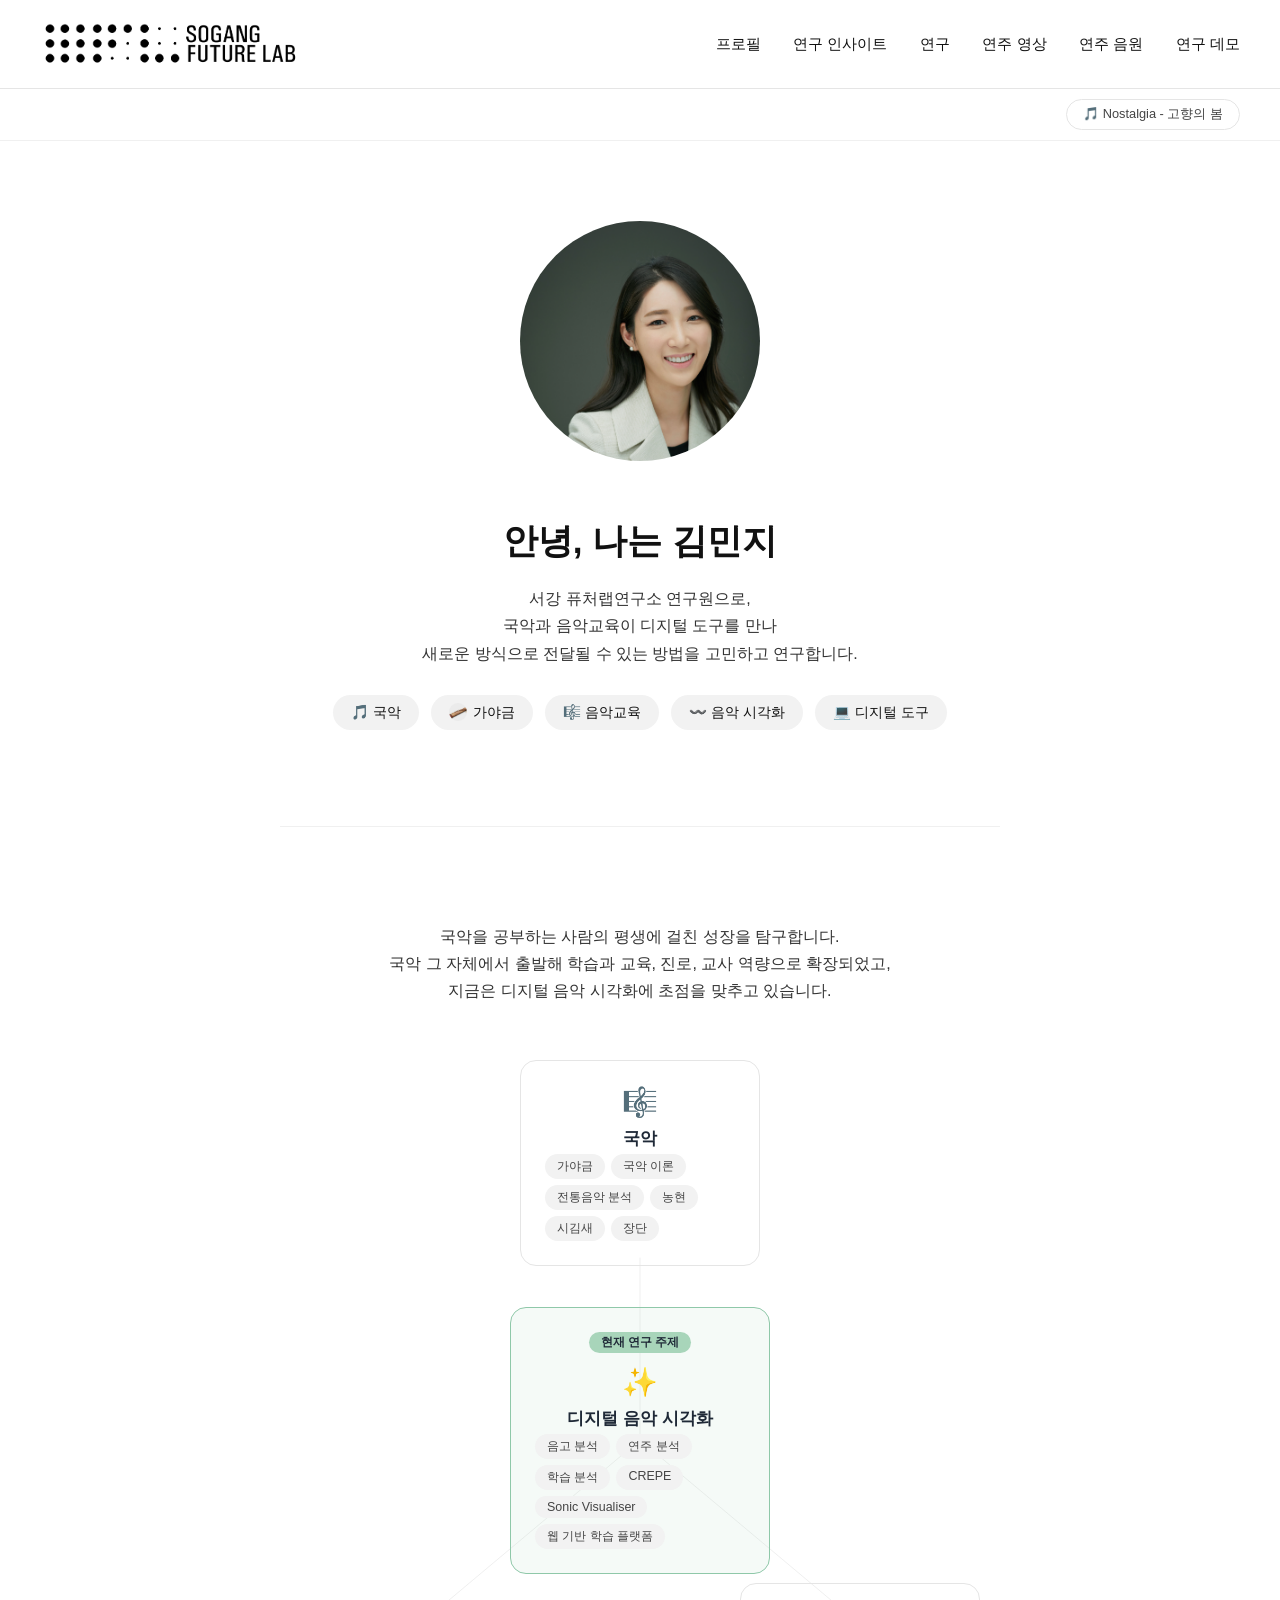
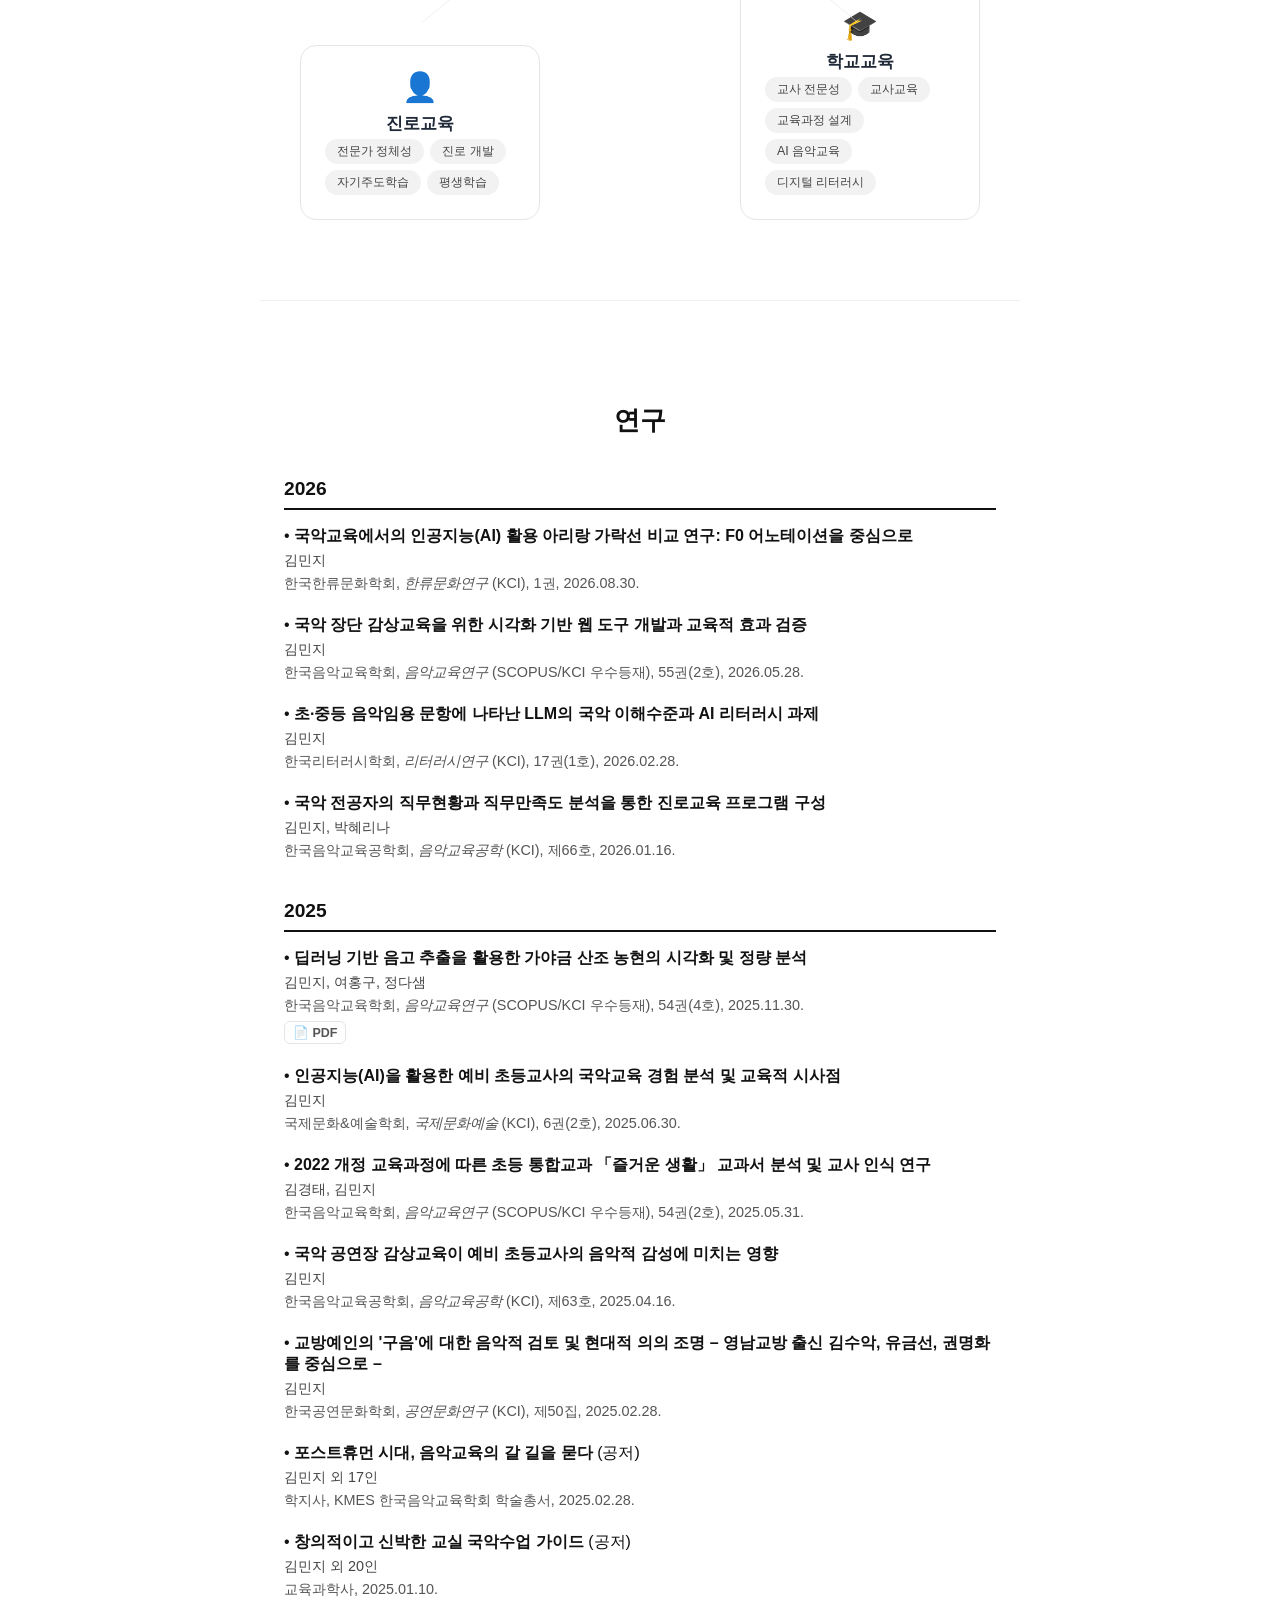
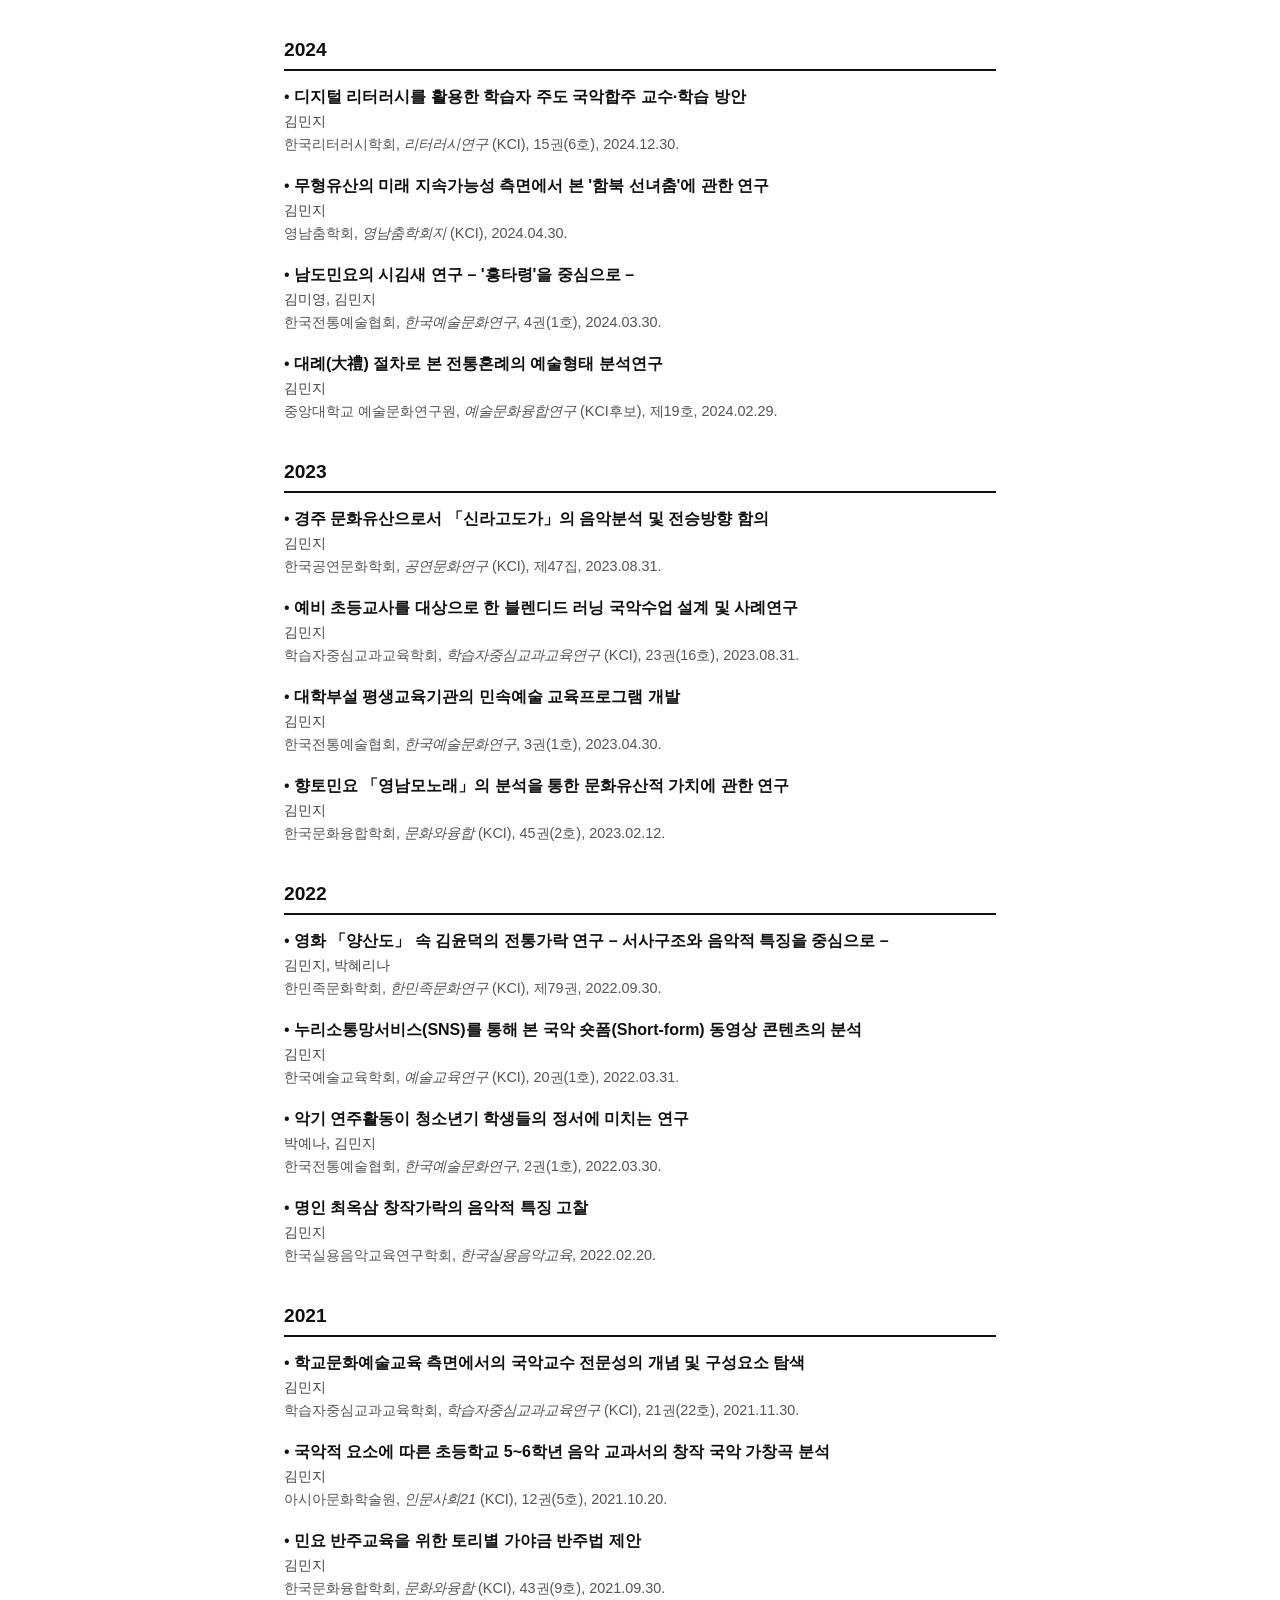
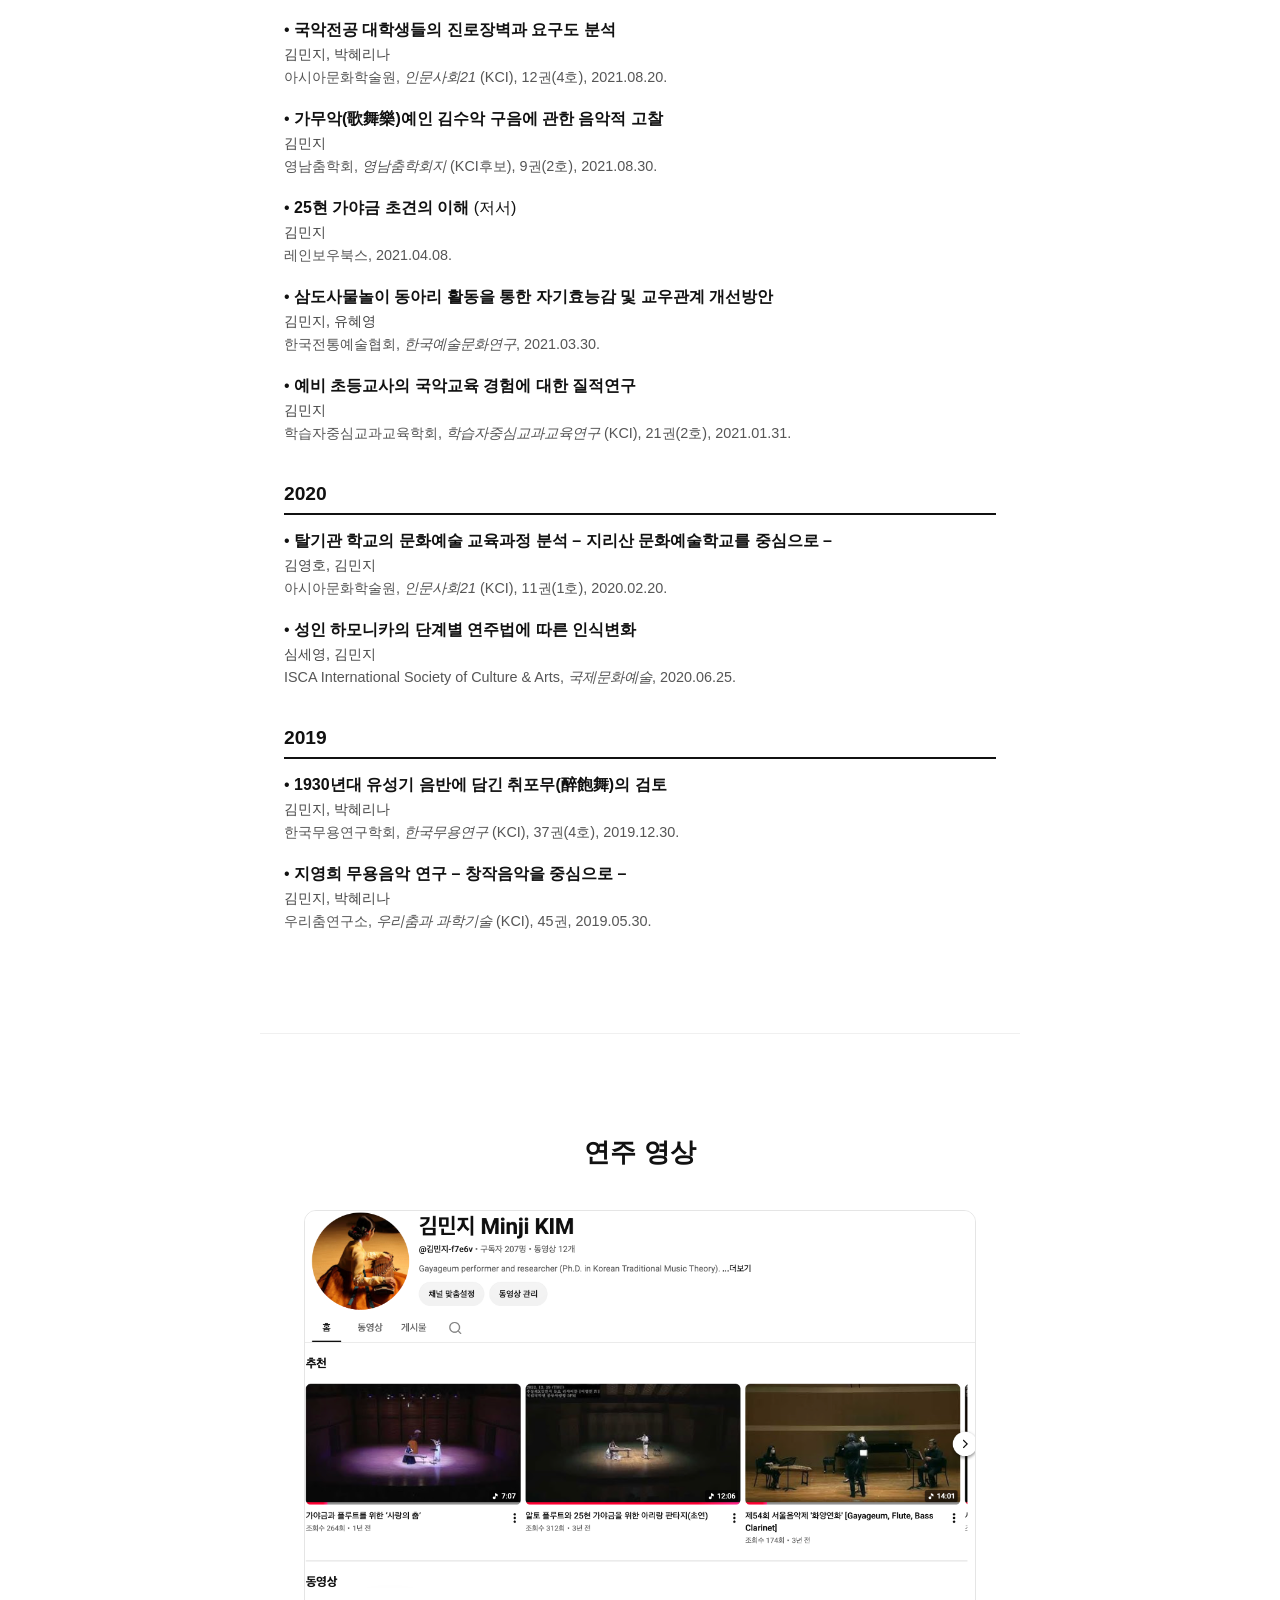
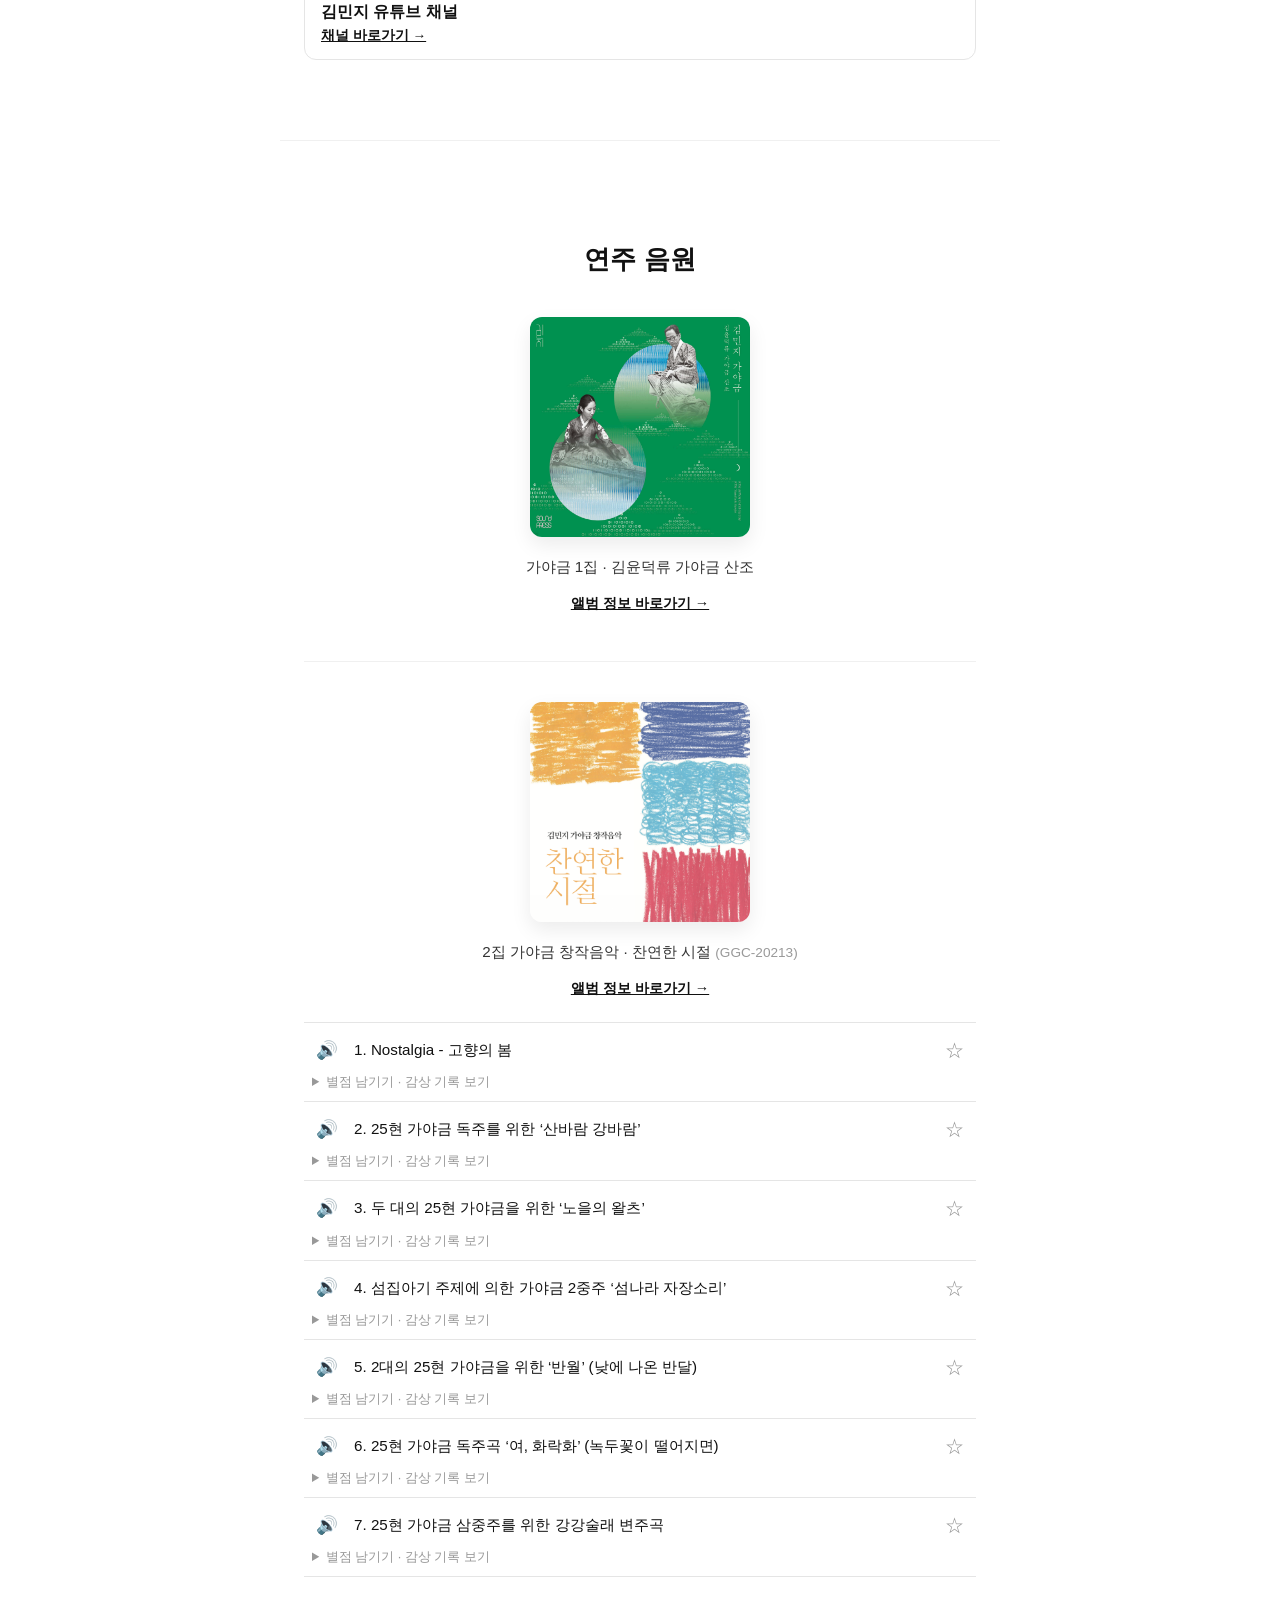
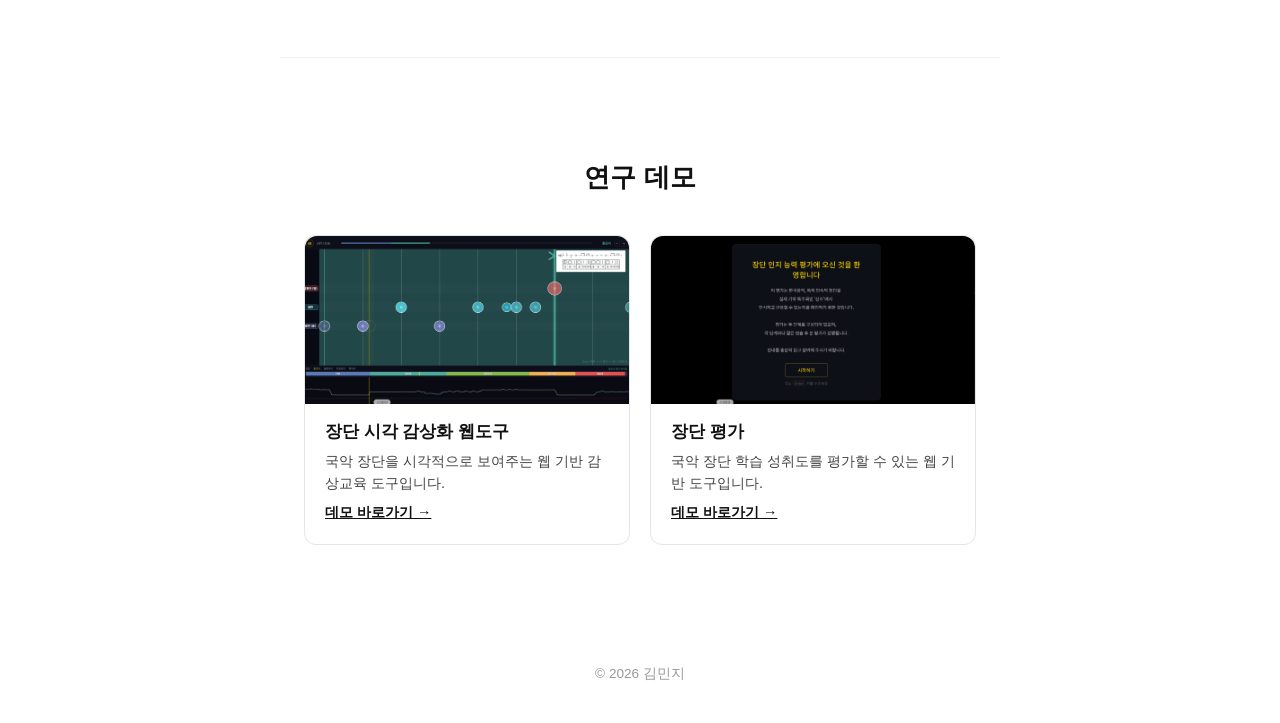
==== commit 245b33ae: "16일 오후 수정사항" ====
--- a/index.html
+++ b/index.html
@@ -11,11 +11,18 @@
     <div class="logo"><img class="logo-img" src="assets/icons/sogang-future-lab-logo.png" alt="SOGANG FUTURE LAB"></div>
     <nav>
       <a href="#profile">프로필</a>
+      <a href="#insights">연구 인사이트</a>
       <a href="#research">연구</a>
       <a href="#videos">연주 영상</a>
+      <a href="#tracks">연주 음원</a>
       <a href="#demos">연구 데모</a>
     </nav>
   </header>
+
+  <div class="bgm-bar">
+    <audio id="bgm" src="assets/audio/gohyangui-bom.mp3" loop preload="auto"></audio>
+    <button id="bgm-toggle" class="bgm-toggle" type="button" aria-pressed="true">🎵 Nostalgia - 고향의 봄</button>
+  </div>
 
   <section id="profile">
     <img class="profile-photo" src="profile.jpg" alt="김민지 프로필 사진">
@@ -34,16 +41,89 @@
     </ul>
   </section>
 
+  <section id="insights">
+    <p class="insight-lede">
+      국악을 공부하는 사람의 평생에 걸친 성장을 탐구합니다.<br>
+      국악 그 자체에서 출발해 학습과 교육, 진로, 교사 역량으로 확장되었고,<br>
+      지금은 디지털 음악 시각화에 초점을 맞추고 있습니다.
+    </p>
+
+    <div class="insight-tree">
+      <a href="#research" class="insight-node insight-satellite insight-pos-top">
+        <span class="insight-icon" aria-hidden="true">🎼</span>
+        <h3>국악</h3>
+        <div class="insight-desc-wrap">
+          <p class="insight-desc">가야금 연주와 이론적 토대가 되는 전통음악 그 자체</p>
+        </div>
+        <ul class="insight-tags">
+          <li>가야금</li>
+          <li>국악 이론</li>
+          <li>전통음악 분석</li>
+          <li>농현</li>
+          <li>시김새</li>
+          <li>장단</li>
+        </ul>
+      </a>
+
+      <a href="#research" class="insight-node insight-satellite insight-pos-left">
+        <span class="insight-icon" aria-hidden="true">👤</span>
+        <h3>진로교육</h3>
+        <div class="insight-desc-wrap">
+          <p class="insight-desc">국악인으로서 정체성과 커리어가 자라나는 과정</p>
+        </div>
+        <ul class="insight-tags">
+          <li>전문가 정체성</li>
+          <li>진로 개발</li>
+          <li>자기주도학습</li>
+          <li>평생학습</li>
+        </ul>
+      </a>
+
+      <a href="#research" class="insight-node insight-satellite insight-pos-right">
+        <span class="insight-icon" aria-hidden="true">🎓</span>
+        <h3>학교교육</h3>
+        <div class="insight-desc-wrap">
+          <p class="insight-desc">다음 세대에게 국악을 가르치는 교사와 교육과정에 대한 고민</p>
+        </div>
+        <ul class="insight-tags">
+          <li>교사 전문성</li>
+          <li>교사교육</li>
+          <li>교육과정 설계</li>
+          <li>AI 음악교육</li>
+          <li>디지털 리터러시</li>
+        </ul>
+      </a>
+
+      <a href="#demos" class="insight-node insight-hub insight-focus">
+        <span class="insight-badge">현재 연구 주제</span>
+        <span class="insight-icon" aria-hidden="true">✨</span>
+        <h3>디지털 음악 시각화</h3>
+        <div class="insight-desc-wrap">
+          <p class="insight-desc">국악 교육을 위해 데이터와 시각화로 소리를 다시 읽는 연구</p>
+        </div>
+        <ul class="insight-tags">
+          <li>음고 분석</li>
+          <li>연주 분석</li>
+          <li>학습 분석</li>
+          <li>CREPE</li>
+          <li>Sonic Visualiser</li>
+          <li>웹 기반 학습 플랫폼</li>
+        </ul>
+      </a>
+
+      <svg class="insight-lines" viewBox="0 0 100 100" preserveAspectRatio="none" aria-hidden="true">
+        <line class="insight-line insight-line-top" x1="50" y1="50" x2="50" y2="26" />
+        <line class="insight-line insight-line-left" x1="50" y1="50" x2="18" y2="74" />
+        <line class="insight-line insight-line-right" x1="50" y1="50" x2="82" y2="74" />
+      </svg>
+    </div>
+  </section>
+
   <section id="research">
     <h2>연구</h2>
 
     <div class="pub-year">
       <h3>2026</h3>
-      <div class="pub-item">
-        <p class="pub-title"><strong>지속가능한 음악교육을 위한 맥락기반 AI 국악교육 프로그램 개발</strong></p>
-        <p class="pub-authors">오지향, 김민지</p>
-        <p class="pub-detail">미래음악교육학회, <em>미래음악연구</em> (KCI), 2권, 2026.08.31.</p>
-      </div>
       <div class="pub-item">
         <p class="pub-title"><strong>국악교육에서의 인공지능(AI) 활용 아리랑 가락선 비교 연구: F0 어노테이션을 중심으로</strong></p>
         <p class="pub-authors">김민지</p>
@@ -266,6 +346,171 @@
     </div>
   </section>
 
+  <section id="tracks">
+    <h2>연주 음원</h2>
+
+    <div class="album-block">
+      <img class="track-cover" src="assets/covers/kimyundeokryu-sanjo.png" alt="가야금 1집 김윤덕류 가야금 산조 앨범 표지">
+      <p class="track-album">가야금 1집 · 김윤덕류 가야금 산조</p>
+      <p class="track-album-link"><a href="https://www.yes24.com/product/goods/119139183" target="_blank" rel="noopener">앨범 정보 바로가기 →</a></p>
+    </div>
+
+    <div class="album-block">
+    <img class="track-cover" src="assets/covers/chanyeonhan-sijeol.png" alt="2집 가야금 창작음악 찬연한 시절 앨범 표지">
+    <p class="track-album">2집 가야금 창작음악 · 찬연한 시절 <span class="track-catalog">(GGC-20213)</span></p>
+    <p class="track-album-link"><a href="https://www.yes24.com/product/goods/189765115" target="_blank" rel="noopener">앨범 정보 바로가기 →</a></p>
+    <ul class="track-list">
+      <li class="track-item">
+        <div class="track-row">
+          <button class="track-play" type="button" aria-label="재생">🔊</button>
+          <span class="track-title">1. Nostalgia - 고향의 봄</span>
+          <audio src="assets/audio/album2/track-01.mp3" preload="none"></audio>
+          <button class="track-favorite" type="button" aria-label="즐겨찾기에 추가">☆</button>
+        </div>
+        <details class="track-feedback">
+          <summary>별점 남기기 · 감상 기록 보기</summary>
+          <div class="track-rating" role="radiogroup" aria-label="별점">
+            <button type="button" class="star" data-value="1" aria-label="1점">★</button>
+            <button type="button" class="star" data-value="2" aria-label="2점">★</button>
+            <button type="button" class="star" data-value="3" aria-label="3점">★</button>
+            <button type="button" class="star" data-value="4" aria-label="4점">★</button>
+            <button type="button" class="star" data-value="5" aria-label="5점">★</button>
+          </div>
+          <textarea class="track-comment" rows="2" placeholder="감상평을 남겨보세요"></textarea>
+          <button type="button" class="track-submit">기록 남기기</button>
+          <ul class="track-history"></ul>
+        </details>
+      </li>
+      <li class="track-item">
+        <div class="track-row">
+          <button class="track-play" type="button" aria-label="재생">🔊</button>
+          <span class="track-title">2. 25현 가야금 독주를 위한 ‘산바람 강바람’</span>
+          <audio src="assets/audio/album2/track-02.mp3" preload="none"></audio>
+          <button class="track-favorite" type="button" aria-label="즐겨찾기에 추가">☆</button>
+        </div>
+        <details class="track-feedback">
+          <summary>별점 남기기 · 감상 기록 보기</summary>
+          <div class="track-rating" role="radiogroup" aria-label="별점">
+            <button type="button" class="star" data-value="1" aria-label="1점">★</button>
+            <button type="button" class="star" data-value="2" aria-label="2점">★</button>
+            <button type="button" class="star" data-value="3" aria-label="3점">★</button>
+            <button type="button" class="star" data-value="4" aria-label="4점">★</button>
+            <button type="button" class="star" data-value="5" aria-label="5점">★</button>
+          </div>
+          <textarea class="track-comment" rows="2" placeholder="감상평을 남겨보세요"></textarea>
+          <button type="button" class="track-submit">기록 남기기</button>
+          <ul class="track-history"></ul>
+        </details>
+      </li>
+      <li class="track-item">
+        <div class="track-row">
+          <button class="track-play" type="button" aria-label="재생">🔊</button>
+          <span class="track-title">3. 두 대의 25현 가야금을 위한 ‘노을의 왈츠’</span>
+          <audio src="assets/audio/album2/track-03.mp3" preload="none"></audio>
+          <button class="track-favorite" type="button" aria-label="즐겨찾기에 추가">☆</button>
+        </div>
+        <details class="track-feedback">
+          <summary>별점 남기기 · 감상 기록 보기</summary>
+          <div class="track-rating" role="radiogroup" aria-label="별점">
+            <button type="button" class="star" data-value="1" aria-label="1점">★</button>
+            <button type="button" class="star" data-value="2" aria-label="2점">★</button>
+            <button type="button" class="star" data-value="3" aria-label="3점">★</button>
+            <button type="button" class="star" data-value="4" aria-label="4점">★</button>
+            <button type="button" class="star" data-value="5" aria-label="5점">★</button>
+          </div>
+          <textarea class="track-comment" rows="2" placeholder="감상평을 남겨보세요"></textarea>
+          <button type="button" class="track-submit">기록 남기기</button>
+          <ul class="track-history"></ul>
+        </details>
+      </li>
+      <li class="track-item">
+        <div class="track-row">
+          <button class="track-play" type="button" aria-label="재생">🔊</button>
+          <span class="track-title">4. 섬집아기 주제에 의한 가야금 2중주 ‘섬나라 자장소리’</span>
+          <audio src="assets/audio/album2/track-04.mp3" preload="none"></audio>
+          <button class="track-favorite" type="button" aria-label="즐겨찾기에 추가">☆</button>
+        </div>
+        <details class="track-feedback">
+          <summary>별점 남기기 · 감상 기록 보기</summary>
+          <div class="track-rating" role="radiogroup" aria-label="별점">
+            <button type="button" class="star" data-value="1" aria-label="1점">★</button>
+            <button type="button" class="star" data-value="2" aria-label="2점">★</button>
+            <button type="button" class="star" data-value="3" aria-label="3점">★</button>
+            <button type="button" class="star" data-value="4" aria-label="4점">★</button>
+            <button type="button" class="star" data-value="5" aria-label="5점">★</button>
+          </div>
+          <textarea class="track-comment" rows="2" placeholder="감상평을 남겨보세요"></textarea>
+          <button type="button" class="track-submit">기록 남기기</button>
+          <ul class="track-history"></ul>
+        </details>
+      </li>
+      <li class="track-item">
+        <div class="track-row">
+          <button class="track-play" type="button" aria-label="재생">🔊</button>
+          <span class="track-title">5. 2대의 25현 가야금을 위한 ‘반월’ (낮에 나온 반달)</span>
+          <audio src="assets/audio/album2/track-05.mp3" preload="none"></audio>
+          <button class="track-favorite" type="button" aria-label="즐겨찾기에 추가">☆</button>
+        </div>
+        <details class="track-feedback">
+          <summary>별점 남기기 · 감상 기록 보기</summary>
+          <div class="track-rating" role="radiogroup" aria-label="별점">
+            <button type="button" class="star" data-value="1" aria-label="1점">★</button>
+            <button type="button" class="star" data-value="2" aria-label="2점">★</button>
+            <button type="button" class="star" data-value="3" aria-label="3점">★</button>
+            <button type="button" class="star" data-value="4" aria-label="4점">★</button>
+            <button type="button" class="star" data-value="5" aria-label="5점">★</button>
+          </div>
+          <textarea class="track-comment" rows="2" placeholder="감상평을 남겨보세요"></textarea>
+          <button type="button" class="track-submit">기록 남기기</button>
+          <ul class="track-history"></ul>
+        </details>
+      </li>
+      <li class="track-item">
+        <div class="track-row">
+          <button class="track-play" type="button" aria-label="재생">🔊</button>
+          <span class="track-title">6. 25현 가야금 독주곡 ‘여, 화락화’ (녹두꽃이 떨어지면)</span>
+          <audio src="assets/audio/album2/track-06.mp3" preload="none"></audio>
+          <button class="track-favorite" type="button" aria-label="즐겨찾기에 추가">☆</button>
+        </div>
+        <details class="track-feedback">
+          <summary>별점 남기기 · 감상 기록 보기</summary>
+          <div class="track-rating" role="radiogroup" aria-label="별점">
+            <button type="button" class="star" data-value="1" aria-label="1점">★</button>
+            <button type="button" class="star" data-value="2" aria-label="2점">★</button>
+            <button type="button" class="star" data-value="3" aria-label="3점">★</button>
+            <button type="button" class="star" data-value="4" aria-label="4점">★</button>
+            <button type="button" class="star" data-value="5" aria-label="5점">★</button>
+          </div>
+          <textarea class="track-comment" rows="2" placeholder="감상평을 남겨보세요"></textarea>
+          <button type="button" class="track-submit">기록 남기기</button>
+          <ul class="track-history"></ul>
+        </details>
+      </li>
+      <li class="track-item">
+        <div class="track-row">
+          <button class="track-play" type="button" aria-label="재생">🔊</button>
+          <span class="track-title">7. 25현 가야금 삼중주를 위한 강강술래 변주곡</span>
+          <audio src="assets/audio/album2/track-07.mp3" preload="none"></audio>
+          <button class="track-favorite" type="button" aria-label="즐겨찾기에 추가">☆</button>
+        </div>
+        <details class="track-feedback">
+          <summary>별점 남기기 · 감상 기록 보기</summary>
+          <div class="track-rating" role="radiogroup" aria-label="별점">
+            <button type="button" class="star" data-value="1" aria-label="1점">★</button>
+            <button type="button" class="star" data-value="2" aria-label="2점">★</button>
+            <button type="button" class="star" data-value="3" aria-label="3점">★</button>
+            <button type="button" class="star" data-value="4" aria-label="4점">★</button>
+            <button type="button" class="star" data-value="5" aria-label="5점">★</button>
+          </div>
+          <textarea class="track-comment" rows="2" placeholder="감상평을 남겨보세요"></textarea>
+          <button type="button" class="track-submit">기록 남기기</button>
+          <ul class="track-history"></ul>
+        </details>
+      </li>
+    </ul>
+    </div>
+  </section>
+
   <section id="demos">
     <h2>연구 데모</h2>
     <div class="card-grid">
@@ -276,6 +521,7 @@
         <p><a href="https://minjikimmusic.github.io/jangdan-visualization/" target="_blank" rel="noopener">데모 바로가기 →</a></p>
       </div>
       <div class="card">
+        <div class="card-thumb"><img src="assets/demos/jangdan-assessment.png" alt="장단 인지 능력 평가 웹도구 화면"></div>
         <h3>장단 평가</h3>
         <p>국악 장단 학습 성취도를 평가할 수 있는 웹 기반 도구입니다.</p>
         <p><a href="https://minjikimmusic.github.io/jangdan-assessment-a/" target="_blank" rel="noopener">데모 바로가기 →</a></p>
@@ -286,5 +532,152 @@
   <footer>
     &copy; 2026 김민지
   </footer>
+
+  <script>
+    const bgm = document.getElementById('bgm');
+    const bgmToggle = document.getElementById('bgm-toggle');
+    let bgmEnabled = true;
+    bgm.volume = 0.15;
+
+    function syncBgmButton() {
+      bgmToggle.textContent = (bgmEnabled ? '🎵 ' : '🔇 ') + 'Nostalgia - 고향의 봄';
+      bgmToggle.setAttribute('aria-pressed', String(bgmEnabled));
+    }
+
+    function attemptBgmPlay() {
+      if (!bgmEnabled) return;
+      bgm.play().catch(() => {});
+    }
+
+    attemptBgmPlay();
+    syncBgmButton();
+
+    bgmToggle.addEventListener('click', () => {
+      bgmEnabled = !bgmEnabled;
+      if (bgmEnabled) {
+        attemptBgmPlay();
+      } else {
+        bgm.pause();
+      }
+      syncBgmButton();
+    });
+
+    // 브라우저 자동재생 정책으로 재생이 막힌 경우, 첫 사용자 상호작용 시 재시도
+    document.addEventListener('pointerdown', attemptBgmPlay, { once: true });
+
+    // 연주 음원 목록: 재생/일시정지 토글과 즐겨찾기 별표
+    document.querySelectorAll('.track-item').forEach((item) => {
+      const audio = item.querySelector('audio');
+      const playBtn = item.querySelector('.track-play');
+      const favBtn = item.querySelector('.track-favorite');
+      const favKey = 'favorite:' + audio.getAttribute('src');
+
+      if (localStorage.getItem(favKey) === '1') {
+        favBtn.textContent = '★';
+        favBtn.classList.add('is-favorite');
+      }
+
+      playBtn.addEventListener('click', () => {
+        if (audio.paused) {
+          document.querySelectorAll('#tracks audio').forEach((other) => {
+            if (other !== audio) other.pause();
+          });
+          bgmEnabled = false;
+          bgm.pause();
+          syncBgmButton();
+          audio.play();
+        } else {
+          audio.pause();
+        }
+      });
+
+      audio.addEventListener('play', () => { playBtn.textContent = '⏸️'; });
+      audio.addEventListener('pause', () => { playBtn.textContent = '🔊'; });
+      audio.addEventListener('ended', () => { playBtn.textContent = '🔊'; });
+
+      favBtn.addEventListener('click', () => {
+        const isFavorite = favBtn.classList.toggle('is-favorite');
+        favBtn.textContent = isFavorite ? '★' : '☆';
+        if (isFavorite) {
+          localStorage.setItem(favKey, '1');
+        } else {
+          localStorage.removeItem(favKey);
+        }
+      });
+
+      // 별점 + 감상평 기록 (브라우저에만 저장되는 나만의 히스토리)
+      const historyKey = 'history:' + audio.getAttribute('src');
+      const starButtons = item.querySelectorAll('.track-rating .star');
+      const commentInput = item.querySelector('.track-comment');
+      const submitBtn = item.querySelector('.track-submit');
+      const historyList = item.querySelector('.track-history');
+      let currentRating = 0;
+
+      function setRating(value) {
+        currentRating = value;
+        starButtons.forEach((star) => {
+          star.classList.toggle('is-active', Number(star.dataset.value) <= value);
+        });
+      }
+
+      starButtons.forEach((star) => {
+        star.addEventListener('click', () => setRating(Number(star.dataset.value)));
+      });
+
+      function loadHistory() {
+        try {
+          return JSON.parse(localStorage.getItem(historyKey)) || [];
+        } catch (e) {
+          return [];
+        }
+      }
+
+      function renderHistory() {
+        const entries = loadHistory();
+        historyList.innerHTML = '';
+        if (entries.length === 0) {
+          const li = document.createElement('li');
+          li.className = 'history-empty';
+          li.textContent = '아직 남긴 기록이 없습니다.';
+          historyList.appendChild(li);
+          return;
+        }
+        entries.forEach((entry) => {
+          const li = document.createElement('li');
+          const starsSpan = document.createElement('span');
+          starsSpan.className = 'history-stars';
+          starsSpan.textContent = '★'.repeat(entry.stars) + '☆'.repeat(5 - entry.stars);
+          li.appendChild(starsSpan);
+          if (entry.comment) {
+            li.appendChild(document.createTextNode(entry.comment));
+          }
+          const dateSpan = document.createElement('span');
+          dateSpan.className = 'history-date';
+          dateSpan.textContent = entry.date;
+          li.appendChild(dateSpan);
+          historyList.appendChild(li);
+        });
+      }
+
+      submitBtn.addEventListener('click', () => {
+        if (currentRating === 0) {
+          window.alert('별점을 선택해 주세요.');
+          return;
+        }
+        const entries = loadHistory();
+        entries.unshift({
+          stars: currentRating,
+          comment: commentInput.value.trim(),
+          date: new Date().toLocaleDateString('ko-KR'),
+        });
+        localStorage.setItem(historyKey, JSON.stringify(entries));
+        commentInput.value = '';
+        setRating(0);
+        renderHistory();
+      });
+
+      renderHistory();
+    });
+  </script>
 </body>
 </html>
--- a/assets/style.css
+++ b/assets/style.css
@@ -11,6 +11,13 @@
   --color-border: #e5e5e5;
   --color-border-light: #f0f0f0;
   --color-shadow: rgba(17, 17, 17, 0.08);
+
+  /* 연구 인사이트(#insights) 섹션 전용 색상 */
+  --color-accent: #A8D5BA;
+  --color-accent-strong: #8FC8A9;
+  --color-accent-bg: rgba(168, 213, 186, 0.12);
+  --color-accent-glow: rgba(143, 200, 169, 0.45);
+  --color-insight-text: #1F2937;
 }
 
 * {
@@ -59,6 +66,34 @@
 
 header nav a:hover {
   text-decoration: underline;
+}
+
+/* 배경음악 재생/정지 버튼 바: 헤더 바로 아래에서 함께 상단에 고정 */
+.bgm-bar {
+  position: sticky;
+  top: 88px;
+  display: flex;
+  justify-content: flex-end;
+  padding: 10px 40px;
+  background-color: var(--color-bg);
+  border-bottom: 1px solid var(--color-border-light);
+  z-index: 9;
+}
+
+.bgm-toggle {
+  border: 1px solid var(--color-border);
+  background-color: var(--color-bg);
+  color: var(--color-text-tertiary);
+  border-radius: 999px;
+  padding: 6px 16px;
+  font-size: 0.8rem;
+  cursor: pointer;
+  transition: background-color 0.15s ease, color 0.15s ease;
+}
+
+.bgm-toggle:hover {
+  background-color: var(--color-bg-muted);
+  color: var(--color-text);
 }
 
 /* 공통 섹션 레이아웃 */
@@ -293,6 +328,195 @@
   font-weight: 600;
 }
 
+/* 연주 음원(#tracks) 앨범 트랙 리스트 */
+.album-block + .album-block {
+  margin-top: 48px;
+  padding-top: 40px;
+  border-top: 1px solid var(--color-border-light);
+}
+
+.track-cover {
+  display: block;
+  width: 220px;
+  height: 220px;
+  object-fit: cover;
+  border-radius: 12px;
+  margin: 0 auto 20px;
+  box-shadow: 0 8px 20px var(--color-shadow);
+}
+
+.track-album {
+  color: var(--color-text-secondary);
+  font-size: 0.95rem;
+  margin-bottom: 4px;
+}
+
+.track-catalog {
+  color: var(--color-text-muted);
+  font-size: 0.85rem;
+}
+
+.track-album-link {
+  margin-bottom: 24px;
+}
+
+.track-album-link a {
+  color: var(--color-text);
+  font-weight: 600;
+  font-size: 0.9rem;
+}
+
+.track-list {
+  list-style: none;
+  padding: 0;
+  margin: 0;
+  text-align: left;
+  border-top: 1px solid var(--color-border);
+}
+
+.track-item {
+  padding: 10px 4px;
+  border-bottom: 1px solid var(--color-border);
+}
+
+.track-row {
+  display: flex;
+  align-items: center;
+  gap: 12px;
+  padding: 4px;
+  border-radius: 8px;
+  transition: transform 0.15s ease, background-color 0.15s ease;
+}
+
+.track-row:hover {
+  transform: scale(1.02);
+  background-color: var(--color-bg-muted);
+}
+
+.track-play {
+  flex: none;
+  border: none;
+  background: none;
+  font-size: 1.1rem;
+  line-height: 1;
+  cursor: pointer;
+  padding: 4px;
+}
+
+.track-title {
+  flex: 1;
+  font-size: 0.95rem;
+}
+
+.track-favorite {
+  flex: none;
+  border: none;
+  background: none;
+  font-size: 1.2rem;
+  line-height: 1;
+  cursor: pointer;
+  padding: 4px;
+  color: var(--color-text-muted);
+}
+
+.track-favorite.is-favorite {
+  color: var(--color-text);
+}
+
+/* 트랙별 별점·감상평 기록 */
+.track-feedback {
+  margin: 6px 4px 0;
+}
+
+.track-feedback summary {
+  cursor: pointer;
+  color: var(--color-text-muted);
+  font-size: 0.8rem;
+}
+
+.track-feedback[open] summary {
+  margin-bottom: 10px;
+}
+
+.track-rating {
+  display: flex;
+  gap: 4px;
+  margin-bottom: 8px;
+}
+
+.track-rating .star {
+  border: none;
+  background: none;
+  font-size: 1.3rem;
+  line-height: 1;
+  cursor: pointer;
+  padding: 2px;
+  color: var(--color-border);
+}
+
+.track-rating .star.is-active {
+  color: var(--color-text);
+}
+
+.track-comment {
+  display: block;
+  width: 100%;
+  box-sizing: border-box;
+  border: 1px solid var(--color-border);
+  border-radius: 8px;
+  padding: 8px 10px;
+  font-family: inherit;
+  font-size: 0.85rem;
+  resize: vertical;
+  margin-bottom: 8px;
+}
+
+.track-submit {
+  border: 1px solid var(--color-border);
+  background-color: var(--color-bg);
+  border-radius: 999px;
+  padding: 6px 16px;
+  font-size: 0.8rem;
+  cursor: pointer;
+  transition: background-color 0.15s ease;
+}
+
+.track-submit:hover {
+  background-color: var(--color-bg-muted);
+}
+
+.track-history {
+  list-style: none;
+  padding: 0;
+  margin: 12px 0 0;
+  display: flex;
+  flex-direction: column;
+  gap: 8px;
+}
+
+.track-history li {
+  border-top: 1px solid var(--color-border-light);
+  padding-top: 8px;
+  font-size: 0.82rem;
+  color: var(--color-text-tertiary);
+}
+
+.track-history .history-stars {
+  color: var(--color-text);
+  margin-right: 8px;
+}
+
+.track-history .history-date {
+  color: var(--color-text-muted);
+  font-size: 0.75rem;
+  margin-left: 8px;
+}
+
+.track-history .history-empty {
+  color: var(--color-text-muted);
+  font-style: italic;
+}
+
 /* 포트폴리오(portfolio.html) 프로젝트 카드 그리드 */
 .project-grid {
   display: grid;
@@ -326,6 +550,241 @@
   line-height: 1.5;
 }
 
+/* 연구 인사이트(#insights): 연구 철학을 트리 형태로 보여주는 인터랙티브 섹션 */
+#insights {
+  max-width: 760px;
+}
+
+.insight-lede {
+  line-height: 1.7;
+  color: var(--color-text-secondary);
+  margin-bottom: 56px;
+}
+
+/* 중앙 허브(현재 연구 주제)를 중심으로 세 노드가 방사형으로 뻗어나가는 마인드맵 레이아웃 */
+.insight-tree {
+  position: relative;
+  width: 100%;
+  max-width: 680px;
+  height: 760px;
+  margin: 0 auto;
+}
+
+.insight-node {
+  display: block;
+  width: 240px;
+  background-color: var(--color-bg);
+  border: 1px solid var(--color-border);
+  border-radius: 16px;
+  padding: 24px;
+  text-decoration: none;
+  color: var(--color-insight-text);
+  font-family: "Inter", -apple-system, BlinkMacSystemFont, "Segoe UI", Roboto, sans-serif;
+  transition: transform 0.3s ease, border-color 0.3s ease, box-shadow 0.3s ease, opacity 0.3s ease;
+}
+
+.insight-satellite,
+.insight-hub {
+  position: absolute;
+  max-width: 46%;
+}
+
+/* 위치는 transform이 아닌 top/left/right/margin으로 고정한다 (hover 시 scale·translateY와 충돌 방지) */
+.insight-pos-top {
+  top: 0;
+  left: 0;
+  right: 0;
+  margin: 0 auto;
+}
+
+.insight-pos-left {
+  bottom: 0;
+  left: 0;
+}
+
+.insight-pos-right {
+  bottom: 0;
+  right: 0;
+}
+
+.insight-hub {
+  top: 0;
+  left: 0;
+  right: 0;
+  bottom: 0;
+  margin: auto;
+  width: 260px;
+  max-width: 50%;
+  height: fit-content;
+  z-index: 2;
+}
+
+.insight-node:hover,
+.insight-node:focus-visible {
+  transform: scale(1.08) translateY(-4px);
+  border-color: var(--color-accent-strong);
+  box-shadow: 0 16px 32px var(--color-accent-bg);
+  z-index: 3;
+}
+
+/* 방사형 연결선: 허브에서 각 노드로 뻗는 SVG 선 */
+.insight-lines {
+  position: absolute;
+  inset: 0;
+  width: 100%;
+  height: 100%;
+  z-index: 0;
+  pointer-events: none;
+}
+
+.insight-line {
+  stroke: var(--color-border);
+  stroke-width: 0.6;
+  vector-effect: non-scaling-stroke;
+  transition: stroke 0.3s ease;
+}
+
+.insight-pos-top:hover ~ .insight-lines .insight-line-top,
+.insight-pos-top:focus-visible ~ .insight-lines .insight-line-top,
+.insight-hub:hover ~ .insight-lines .insight-line-top,
+.insight-hub:focus-visible ~ .insight-lines .insight-line-top {
+  stroke: var(--color-accent-strong);
+}
+
+.insight-pos-left:hover ~ .insight-lines .insight-line-left,
+.insight-pos-left:focus-visible ~ .insight-lines .insight-line-left,
+.insight-hub:hover ~ .insight-lines .insight-line-left,
+.insight-hub:focus-visible ~ .insight-lines .insight-line-left {
+  stroke: var(--color-accent-strong);
+}
+
+.insight-pos-right:hover ~ .insight-lines .insight-line-right,
+.insight-pos-right:focus-visible ~ .insight-lines .insight-line-right,
+.insight-hub:hover ~ .insight-lines .insight-line-right,
+.insight-hub:focus-visible ~ .insight-lines .insight-line-right {
+  stroke: var(--color-accent-strong);
+}
+
+/* 하나의 노드에 마우스를 올리면 나머지는 살짝 흐려져 시선이 집중된다 */
+.insight-tree:hover .insight-node {
+  opacity: 0.55;
+}
+
+.insight-tree:hover .insight-node:hover {
+  opacity: 1;
+}
+
+.insight-icon {
+  display: block;
+  font-size: 1.8rem;
+  margin-bottom: 8px;
+  transition: transform 0.3s ease;
+}
+
+.insight-node:hover .insight-icon,
+.insight-node:focus-visible .insight-icon {
+  transform: scale(1.2);
+}
+
+.insight-node h3 {
+  margin: 0 0 4px;
+  font-size: 1.05rem;
+}
+
+/* 설명 문구는 평소엔 접혀 있다가 hover/focus 시 펼쳐진다 */
+.insight-desc-wrap {
+  max-height: 0;
+  overflow: hidden;
+  transition: max-height 0.3s ease;
+}
+
+.insight-node:hover .insight-desc-wrap,
+.insight-node:focus-visible .insight-desc-wrap {
+  max-height: 60px;
+}
+
+.insight-desc {
+  margin: 0 0 10px;
+  font-size: 0.85rem;
+  line-height: 1.5;
+  color: var(--color-text-tertiary);
+}
+
+.insight-tags {
+  list-style: none;
+  display: flex;
+  flex-wrap: wrap;
+  gap: 6px;
+  padding: 0;
+  margin: 0;
+}
+
+.insight-tags li {
+  background-color: var(--color-bg-muted);
+  border-radius: 999px;
+  padding: 4px 12px;
+  font-size: 0.78rem;
+  color: var(--color-text-tertiary);
+}
+
+/* 현재 연구 주제 노드(중앙 허브): 항상 강조 + 은은한 펄스 애니메이션 */
+.insight-focus {
+  border-color: var(--color-accent-strong);
+  background-color: var(--color-accent-bg);
+  animation: insight-pulse 3s ease-in-out infinite;
+}
+
+.insight-badge {
+  display: inline-block;
+  background-color: var(--color-accent);
+  color: var(--color-insight-text);
+  border-radius: 999px;
+  padding: 3px 12px;
+  font-size: 0.72rem;
+  font-weight: 600;
+  margin-bottom: 12px;
+}
+
+@keyframes insight-pulse {
+  0%, 100% {
+    box-shadow: 0 0 0 rgba(143, 200, 169, 0);
+  }
+  50% {
+    box-shadow: 0 0 24px var(--color-accent-glow);
+  }
+}
+
+@media (prefers-reduced-motion: reduce) {
+  .insight-focus {
+    animation: none;
+  }
+}
+
+/* 모바일: 방사형 배치 대신 세로 목록으로 단순화 */
+@media (max-width: 700px) {
+  .insight-tree {
+    position: static;
+    aspect-ratio: auto;
+    max-width: 320px;
+    display: flex;
+    flex-direction: column;
+    align-items: center;
+    gap: 24px;
+  }
+
+  .insight-satellite,
+  .insight-hub {
+    position: static;
+    width: 100%;
+    max-width: 320px;
+    margin: 0;
+  }
+
+  .insight-lines {
+    display: none;
+  }
+}
+
 footer {
   text-align: center;
   padding: 40px 24px;
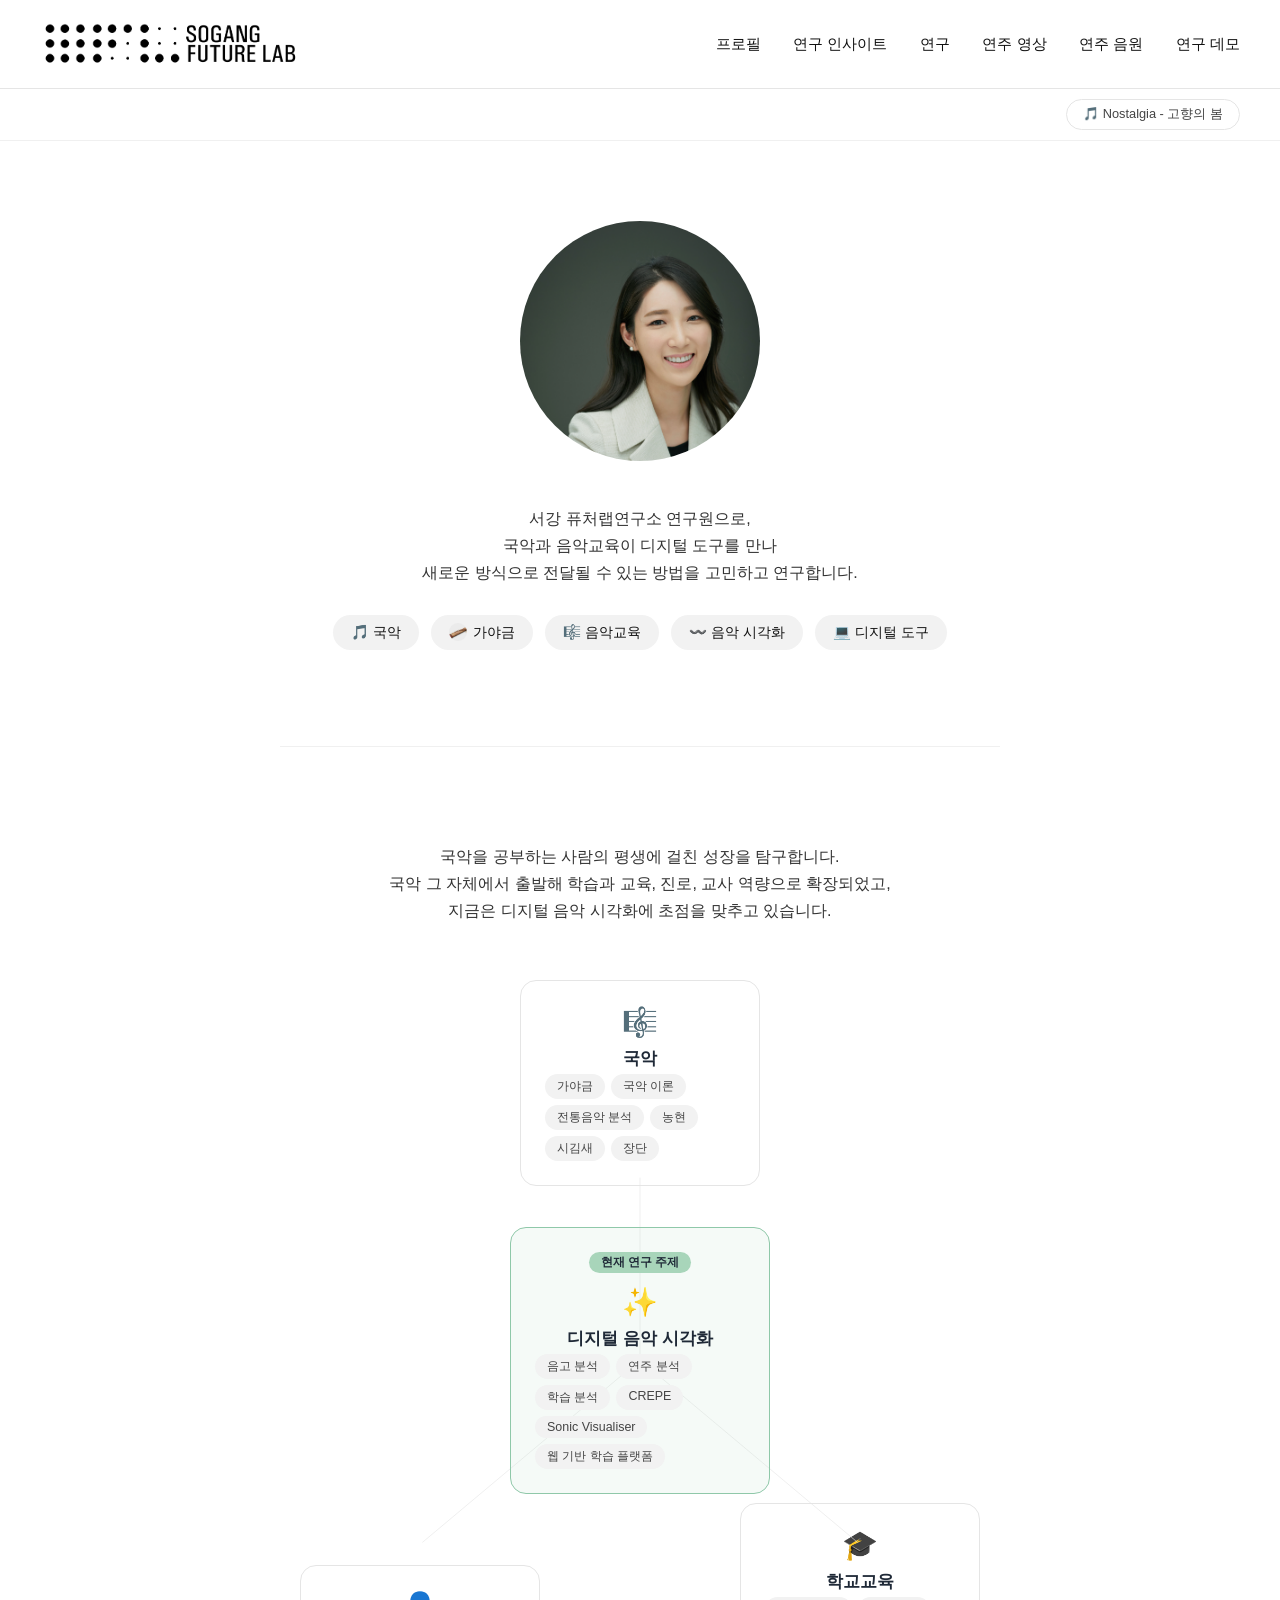
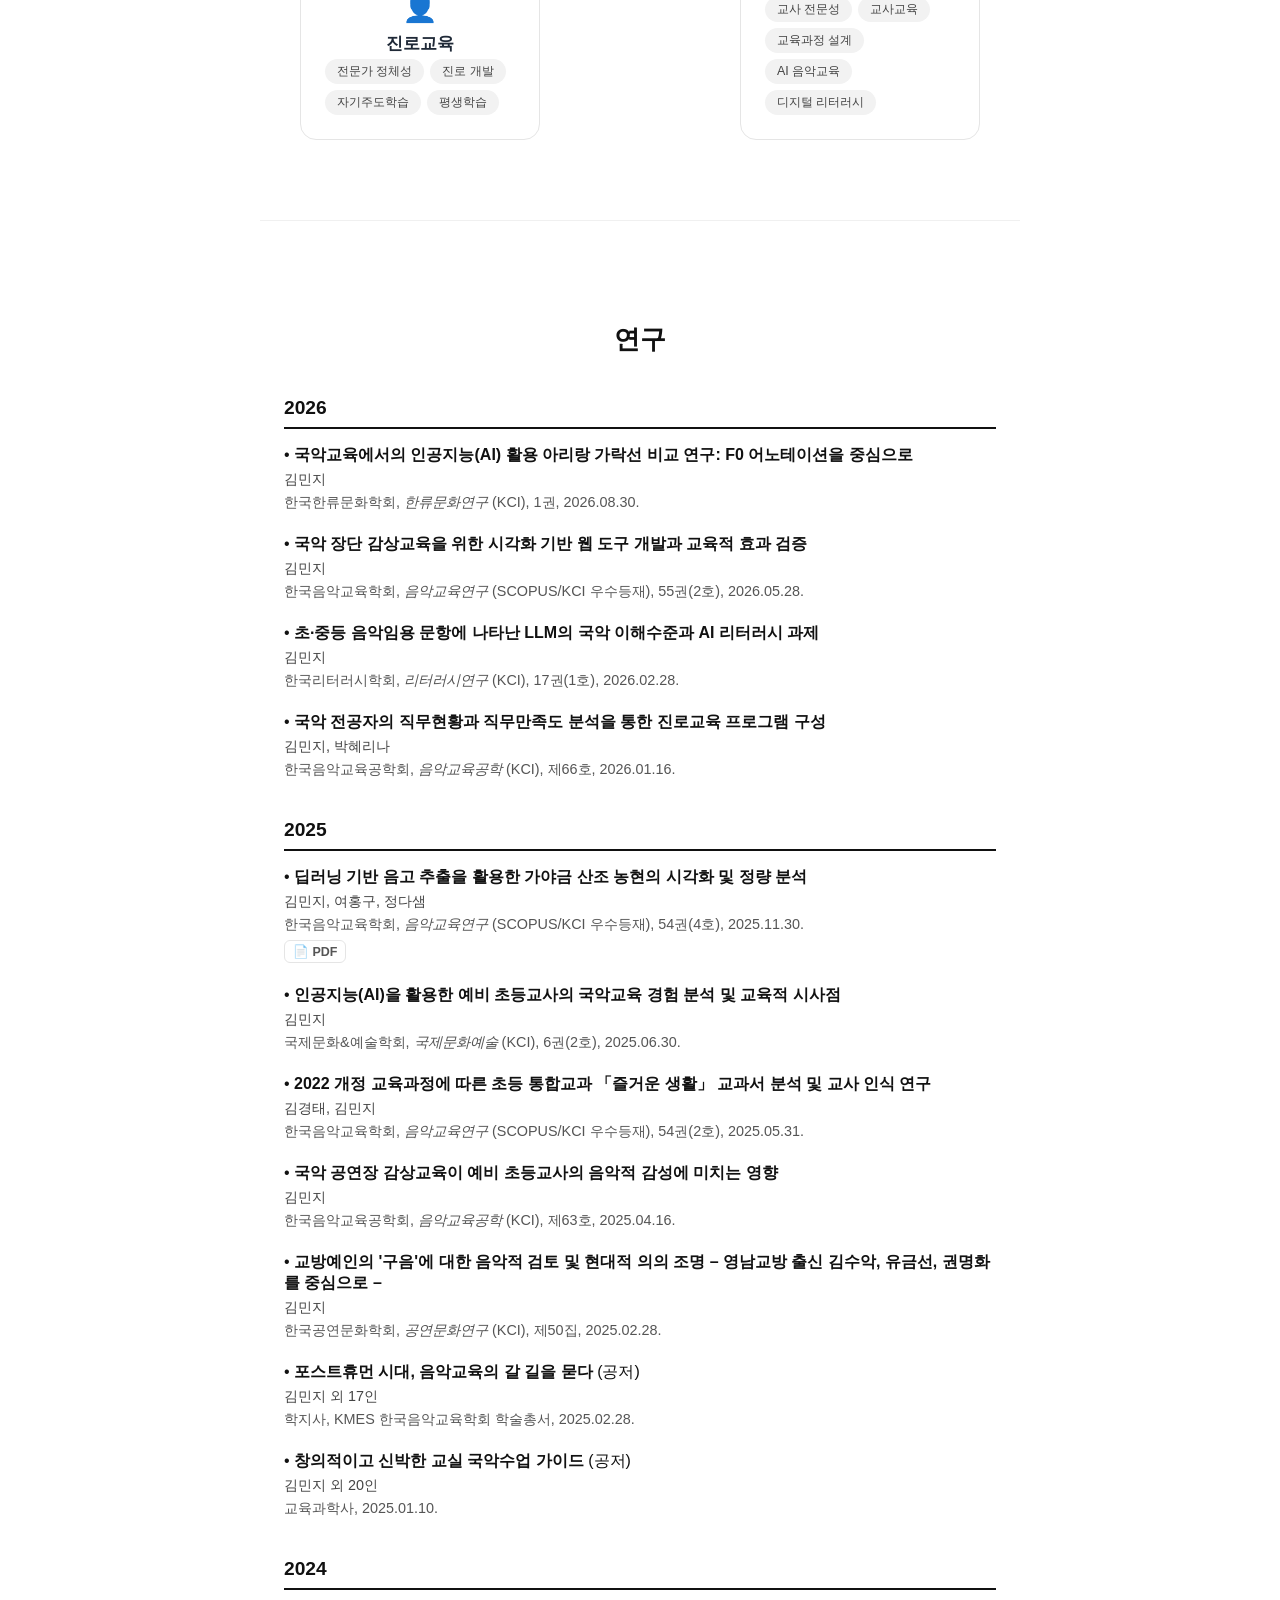
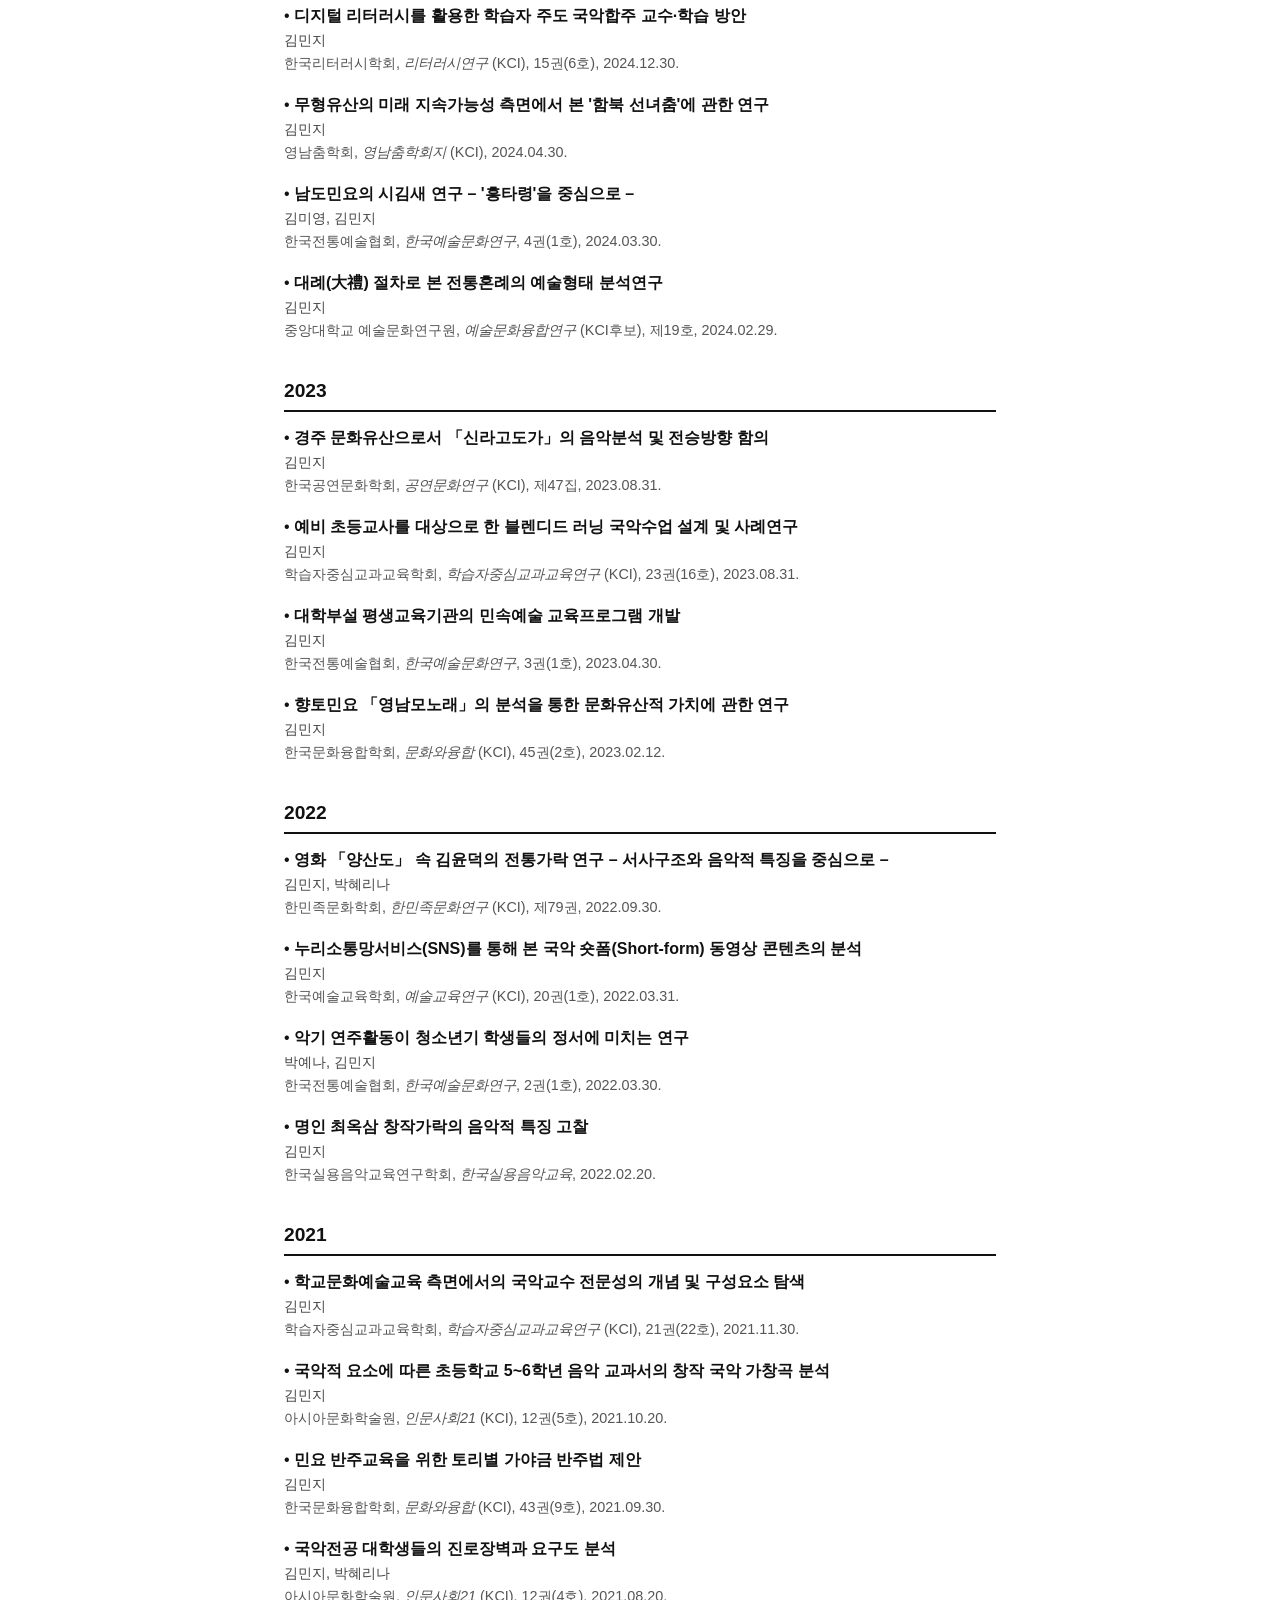
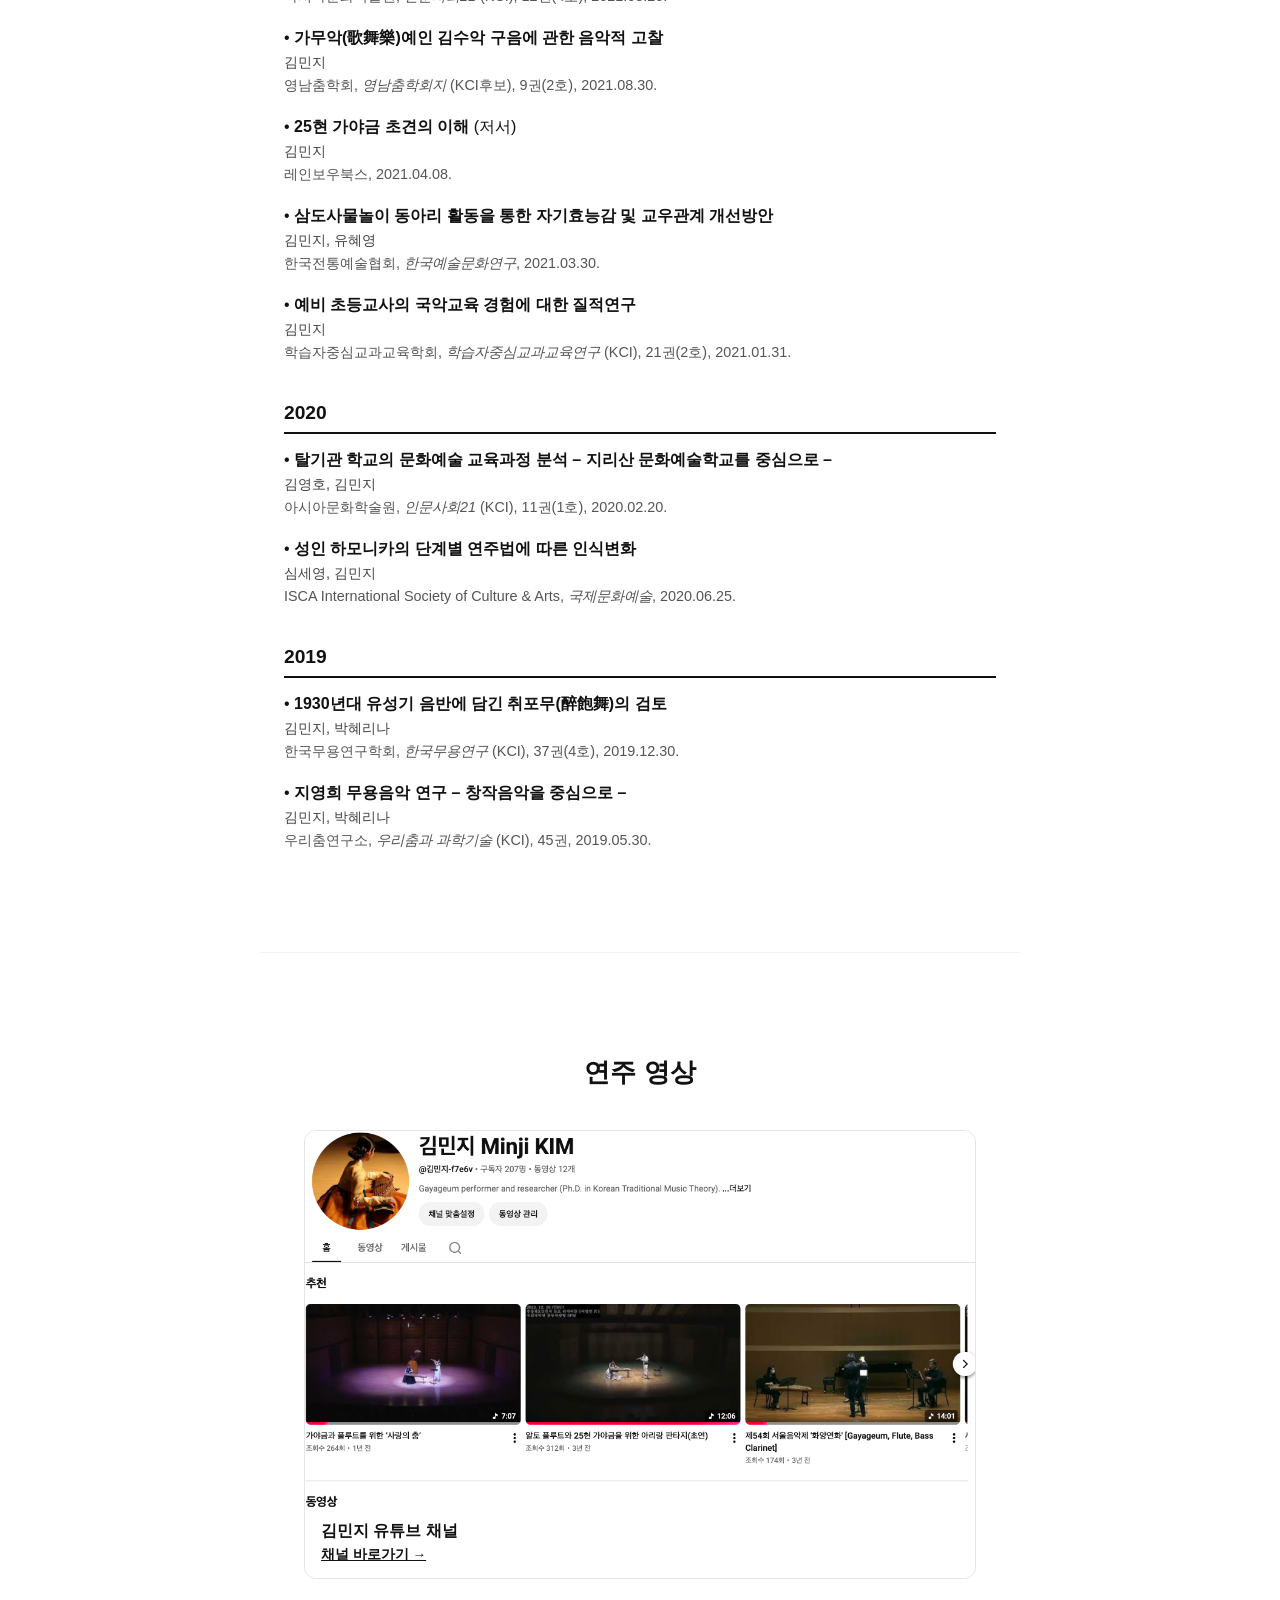
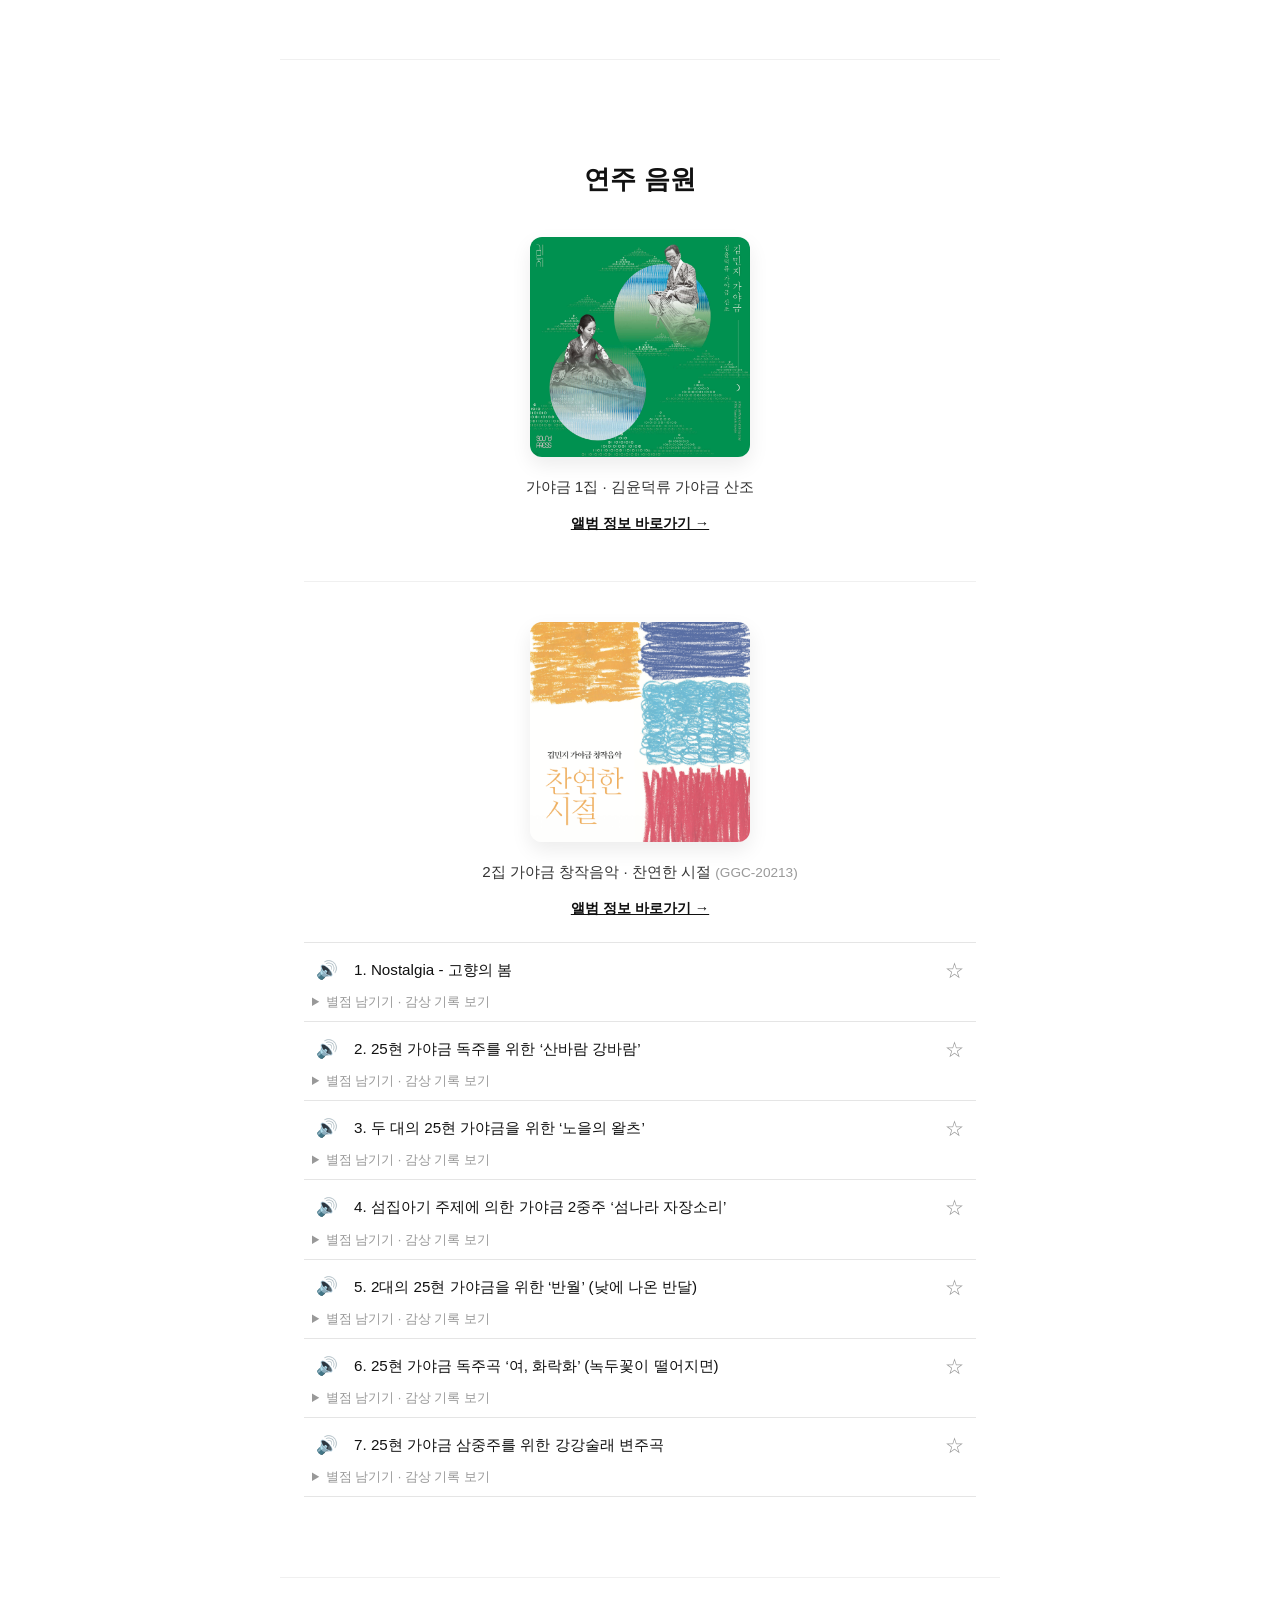
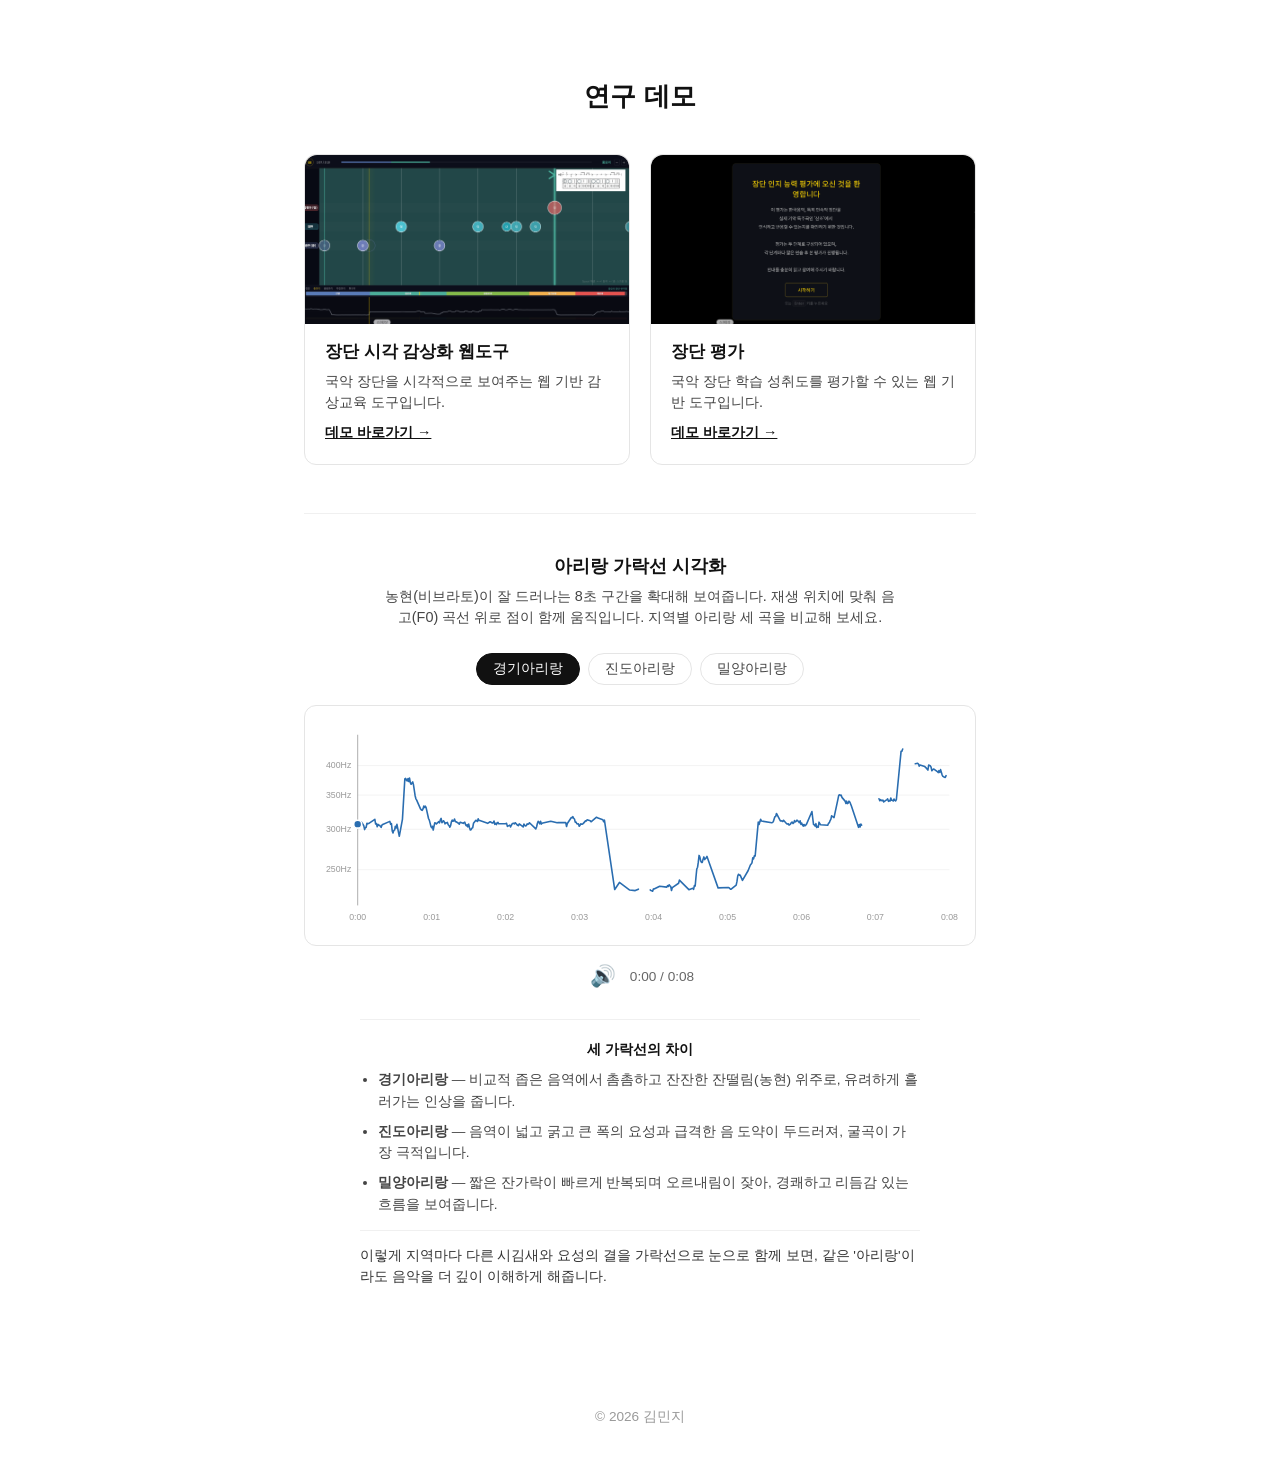
==== commit 79f6f5fd: "임시최종" ====
--- a/index.html
+++ b/index.html
@@ -26,7 +26,6 @@
 
   <section id="profile">
     <img class="profile-photo" src="profile.jpg" alt="김민지 프로필 사진">
-    <h1>안녕, 나는 김민지</h1>
     <p class="intro">
       서강 퓨처랩연구소 연구원으로,<br>
       국악과 음악교육이 디지털 도구를 만나<br>
@@ -527,11 +526,54 @@
         <p><a href="https://minjikimmusic.github.io/jangdan-assessment-a/" target="_blank" rel="noopener">데모 바로가기 →</a></p>
       </div>
     </div>
+
+    <div class="arirang-viz">
+      <h3>아리랑 가락선 시각화</h3>
+      <p>농현(비브라토)이 잘 드러나는 8초 구간을 확대해 보여줍니다. 재생 위치에 맞춰 음고(F0) 곡선 위로 점이 함께 움직입니다. 지역별 아리랑 세 곡을 비교해 보세요.</p>
+
+      <div class="arirang-tabs">
+        <button class="arirang-tab is-active" type="button" data-song="gyeonggi">경기아리랑</button>
+        <button class="arirang-tab" type="button" data-song="jindo">진도아리랑</button>
+        <button class="arirang-tab" type="button" data-song="miryang">밀양아리랑</button>
+      </div>
+
+      <div class="arirang-chart-wrap">
+        <svg class="arirang-chart" viewBox="0 0 800 260" preserveAspectRatio="xMidYMid meet" aria-hidden="true">
+          <g class="arirang-axis"></g>
+          <path class="arirang-path" d="" />
+          <line class="arirang-playhead" x1="46" y1="16" x2="46" y2="230" />
+          <circle class="arirang-dot" r="5" cx="46" cy="120" />
+        </svg>
+      </div>
+
+      <div class="arirang-player">
+        <button class="arirang-play" type="button" aria-label="재생">🔊</button>
+        <span class="arirang-time"><span class="arirang-current">0:00</span> / <span class="arirang-duration">0:00</span></span>
+      </div>
+
+      <div class="arirang-compare">
+        <h4>세 가락선의 차이</h4>
+        <ul>
+          <li><strong>경기아리랑</strong> — 비교적 좁은 음역에서 촘촘하고 잔잔한 잔떨림(농현) 위주로, 유려하게 흘러가는 인상을 줍니다.</li>
+          <li><strong>진도아리랑</strong> — 음역이 넓고 굵고 큰 폭의 요성과 급격한 음 도약이 두드러져, 굴곡이 가장 극적입니다.</li>
+          <li><strong>밀양아리랑</strong> — 짧은 잔가락이 빠르게 반복되며 오르내림이 잦아, 경쾌하고 리듬감 있는 흐름을 보여줍니다.</li>
+        </ul>
+        <p class="arirang-compare-note">이렇게 지역마다 다른 시김새와 요성의 결을 가락선으로 눈으로 함께 보면, 같은 '아리랑'이라도 음악을 더 깊이 이해하게 해줍니다.</p>
+      </div>
+
+      <audio class="arirang-audio" data-song="gyeonggi" src="assets/audio/arirang/gyeonggi.mp3" preload="none"></audio>
+      <audio class="arirang-audio" data-song="jindo" src="assets/audio/arirang/jindo.mp3" preload="none"></audio>
+      <audio class="arirang-audio" data-song="miryang" src="assets/audio/arirang/miryang.mp3" preload="none"></audio>
+    </div>
   </section>
 
   <footer>
     &copy; 2026 김민지
   </footer>
+
+  <script>
+    const ARIRANG_DATA = {"gyeonggi":{"title":"경기아리랑","duration":8.0,"startOffset":35.0,"times":[35.008,35.019,35.051,35.072,35.083,35.093,35.104,35.115,35.125,35.136,35.147,35.232,35.243,35.253,35.264,35.275,35.285,35.296,35.307,35.317,35.328,35.339,35.435,35.445,35.456,35.467,35.477,35.488,35.499,35.509,35.52,35.531,35.541,35.552,35.563,35.605,35.637,35.648,35.659,35.669,35.68,35.691,35.701,35.712,35.723,35.733,35.744,35.755,35.776,35.787,35.797,35.808,35.851,35.861,35.872,35.883,35.893,35.904,35.915,35.925,35.957,35.968,35.979,35.989,36.0,36.011,36.021,36.032,36.043,36.053,36.064,36.096,36.107,36.117,36.128,36.139,36.16,36.171,36.181,36.192,36.203,36.213,36.224,36.235,36.245,36.256,36.267,36.277,36.288,36.299,36.309,36.32,36.331,36.363,36.373,36.384,36.395,36.427,36.437,36.448,36.459,36.469,36.48,36.491,36.501,36.512,36.523,36.533,36.544,36.555,36.565,36.597,36.608,36.619,36.629,36.64,36.651,36.757,36.789,36.821,36.832,36.843,36.853,36.864,36.875,36.885,36.896,36.907,37.003,37.013,37.024,37.056,37.067,37.077,37.088,37.099,37.109,37.12,37.131,37.163,37.173,37.184,37.237,37.248,37.259,37.269,37.28,37.291,37.301,37.312,37.323,37.397,37.408,37.419,37.429,37.44,37.451,37.461,37.472,37.483,37.493,37.504,37.611,37.696,37.707,37.813,37.824,37.835,37.888,37.899,37.909,37.92,37.931,37.941,37.952,37.963,37.973,37.984,37.995,38.005,38.016,38.027,38.037,38.048,38.08,38.091,38.101,38.144,38.155,38.229,38.24,38.315,38.325,38.336,38.475,38.539,38.677,38.752,38.795,38.955,38.965,38.976,38.987,38.997,39.008,39.083,39.179,39.189,39.2,39.211,39.221,39.232,39.243,39.253,39.339,39.349,39.477,39.531,39.541,39.552,39.563,39.573,39.584,39.595,39.605,39.616,39.627,39.637,39.648,39.659,39.669,39.68,39.691,39.701,39.712,39.723,39.872,40.011,40.021,40.043,40.053,40.117,40.128,40.139,40.149,40.16,40.171,40.203,40.277,40.309,40.32,40.331,40.341,40.352,40.363,40.373,40.416,40.427,40.437,40.448,40.459,40.597,40.608,40.619,40.629,40.64,40.651,40.661,40.715,40.725,40.736,40.747,40.757,40.8,40.811,40.821,40.832,40.843,40.853,40.864,40.875,40.885,40.896,40.907,40.917,40.928,40.939,40.949,40.96,40.971,40.981,40.992,41.003,41.013,41.024,41.035,41.045,41.056,41.067,41.141,41.152,41.163,41.173,41.184,41.195,41.205,41.216,41.227,41.237,41.248,41.259,41.355,41.365,41.376,41.387,41.397,41.408,41.419,41.44,41.493,41.504,41.515,41.525,41.536,41.547,41.589,41.6,41.611,41.621,41.632,41.643,41.653,41.675,41.771,41.781,41.792,41.803,41.813,42.048,42.059,42.069,42.08,42.091,42.101,42.112,42.155,42.165,42.176,42.187,42.197,42.208,42.219,42.229,42.24,42.251,42.261,42.272,42.283,42.347,42.357,42.368,42.539,42.571,42.581,42.592,42.603,42.667,42.688,42.699,42.709,42.72,42.731,42.741,42.752,42.763,42.784,42.795,42.837,42.848,42.859,42.869,42.88,42.901,42.912,42.933,42.944,42.955],"pitches":[307.0,305.9,309.9,306.5,304.7,299.6,302.5,302.5,308.3,307.5,307.8,313.9,307.2,307.8,303.4,306.7,305.6,305.4,304.2,302.5,305.7,306.7,311.0,307.0,307.8,297.8,295.0,298.5,298.9,304.2,301.8,306.7,301.1,295.4,290.8,313.6,376.5,377.4,374.4,373.0,377.1,372.2,377.8,370.1,367.6,369.8,371.5,366.4,349.1,344.2,342.1,339.6,328.6,327.3,326.7,328.9,333.1,331.0,333.0,330.7,314.9,312.7,308.5,304.1,302.0,304.1,298.9,304.2,309.0,308.4,307.4,310.4,308.9,313.0,315.1,309.1,311.8,310.2,307.5,308.9,308.7,309.4,306.2,305.1,302.7,305.1,310.2,312.7,311.0,311.6,314.3,310.6,310.3,308.4,307.0,309.6,309.5,308.1,309.1,309.8,306.2,304.6,306.4,303.2,307.1,302.2,299.0,299.4,301.5,302.1,308.1,312.5,311.6,310.7,314.5,312.0,312.1,308.2,310.4,308.6,309.0,311.4,306.8,308.2,306.5,308.9,309.5,307.6,307.8,308.1,304.0,305.6,303.2,305.5,307.6,308.1,308.3,307.5,309.0,305.3,304.9,307.4,303.2,307.1,305.5,304.6,305.1,307.5,306.9,307.3,309.0,301.5,300.6,303.1,307.9,310.9,309.7,307.5,311.1,307.1,308.3,308.7,311.1,309.0,309.2,309.3,303.9,308.0,316.3,315.9,317.5,315.3,314.3,309.9,309.8,307.6,307.3,307.4,304.1,305.3,307.5,306.8,307.0,307.8,311.5,311.5,313.1,311.8,310.3,316.8,315.9,313.3,310.6,312.6,228.6,236.0,228.1,227.5,229.0,228.2,227.5,227.3,226.9,229.2,229.1,232.1,231.1,232.7,231.9,233.6,232.5,231.9,227.6,230.6,235.2,238.5,228.5,229.9,228.8,232.7,232.3,242.0,250.8,252.8,258.6,266.6,264.6,260.1,258.5,258.3,262.2,264.8,261.7,262.8,263.7,265.4,230.4,230.8,230.4,228.8,229.3,233.2,237.2,243.3,245.0,244.0,244.0,238.3,248.8,255.3,256.5,257.9,263.8,262.4,266.1,266.0,309.9,306.7,310.3,313.8,311.4,309.0,309.3,310.3,314.0,317.5,317.7,322.2,311.6,311.7,311.3,310.8,312.4,307.7,307.1,307.6,305.7,306.4,307.3,309.5,309.9,307.9,309.2,312.0,310.3,310.9,312.8,311.7,310.6,309.1,311.7,306.8,308.6,306.0,304.4,306.6,304.6,305.4,306.8,325.1,315.3,306.6,306.1,304.3,307.7,302.4,304.0,302.7,309.8,307.6,306.3,305.5,308.4,309.0,312.1,314.2,318.8,317.9,316.2,343.9,349.6,350.5,349.5,350.1,346.5,340.7,337.0,340.5,336.9,337.7,340.6,339.3,333.1,302.6,306.5,303.0,307.2,305.7,344.2,341.1,343.0,341.5,341.2,342.4,339.4,343.0,344.0,340.3,341.4,340.8,345.5,341.9,341.9,340.8,344.0,341.7,340.9,343.1,426.6,426.6,431.0,403.1,404.0,402.7,398.9,401.0,398.1,395.3,393.5,391.8,400.7,400.2,399.5,396.9,390.7,393.6,393.2,389.2,387.4,390.8,387.7,392.7,383.7,380.9,379.5,379.0,382.1],"pathD":"M46.7,128.1L47.7,129.1L50.7,125.5L52.7,128.5L53.7,130.2L54.7,134.9L55.6,132.2L56.6,132.2L57.6,126.9L58.6,127.7L59.6,127.4L67.5,122.0L68.5,127.9L69.5,127.4L70.5,131.4L71.5,128.4L72.5,129.4L73.5,129.6L74.4,130.7L75.4,132.2L76.4,129.3L77.4,128.4L86.3,124.6L87.3,128.2L88.3,127.4L89.3,136.6L90.3,139.2L91.3,135.9L92.3,135.5L93.2,130.7L94.2,132.9L95.2,128.4L96.2,133.5L97.2,138.8L98.2,143.2L102.1,122.2L105.1,71.4L106.1,70.7L107.1,72.9L108.1,74.0L109.1,71.0L110.1,74.6L111.0,70.4L112.0,76.1L113.0,78.1L114.0,76.4L115.0,75.1L116.0,79.0L118.0,92.4L119.0,96.3L120.0,98.0L120.9,100.1L124.9,109.2L125.9,110.3L126.9,110.9L127.9,109.0L128.9,105.4L129.8,107.2L130.8,105.5L131.8,107.4L134.8,121.0L135.8,123.0L136.8,126.8L137.8,130.8L138.8,132.6L139.7,130.7L140.7,135.5L141.7,130.6L142.7,126.3L143.7,126.9L144.7,127.8L147.7,125.0L148.6,126.4L149.6,122.8L150.6,120.9L151.6,126.2L153.6,123.8L154.6,125.3L155.6,127.7L156.6,126.4L157.5,126.6L158.5,125.9L159.5,128.8L160.5,129.8L161.5,132.0L162.5,129.9L163.5,125.2L164.5,123.0L165.5,124.5L166.5,124.0L167.4,121.6L168.4,124.9L169.4,125.1L172.4,126.9L173.4,128.1L174.4,125.7L175.4,125.9L178.3,127.1L179.3,126.2L180.3,125.6L181.3,128.9L182.3,130.3L183.3,128.7L184.3,131.5L185.2,128.0L186.2,132.5L187.2,135.4L188.2,135.1L189.2,133.1L190.2,132.6L191.2,127.1L194.2,123.2L195.1,123.9L196.1,124.7L197.1,121.4L198.1,123.6L199.1,123.5L209.0,127.1L212.0,125.1L214.9,126.7L215.9,126.3L216.9,124.1L217.9,128.3L218.9,127.0L219.9,128.6L220.9,126.4L221.9,125.9L222.8,127.6L231.7,127.4L232.7,127.1L233.7,130.9L236.7,129.3L237.7,131.6L238.7,129.5L239.7,127.6L240.7,127.1L241.6,126.9L242.6,127.7L243.6,126.3L246.6,129.6L247.6,130.0L248.6,127.8L253.5,131.6L254.5,128.0L255.5,129.5L256.5,130.3L257.5,129.9L258.5,127.7L259.4,128.2L260.4,127.9L261.4,126.3L268.4,133.1L269.3,134.0L270.3,131.6L271.3,127.3L272.3,124.6L273.3,125.7L274.3,127.7L275.3,124.4L276.3,128.0L277.3,126.9L278.2,126.6L288.1,124.4L296.1,126.3L297.0,126.2L306.9,126.1L307.9,131.0L308.9,127.3L313.9,119.8L314.9,120.2L315.8,118.7L316.8,120.7L317.8,121.6L318.8,125.5L319.8,125.6L320.8,127.6L321.8,127.8L322.8,127.8L323.8,130.7L324.7,129.7L325.7,127.6L326.7,128.3L327.7,128.1L328.7,127.4L331.7,124.0L332.7,124.1L333.6,122.7L337.6,123.8L338.6,125.1L345.5,119.4L346.5,120.2L353.4,122.5L354.4,124.9L355.4,123.1L368.3,210.1L374.2,201.2L387.1,210.7L394.0,211.4L398.0,209.6 M412.8,210.6L413.8,211.4L414.8,211.6L415.8,212.2L416.8,209.3L417.7,209.5L424.7,205.9L433.6,207.1L434.6,205.2L435.6,206.1L436.5,204.1L437.5,205.4L438.5,206.1L439.5,211.3L440.5,207.6L448.4,202.2L449.4,198.3L461.3,210.2L466.2,208.5L467.2,209.9L468.2,205.2L469.2,205.7L470.2,194.3L471.2,184.3L472.2,182.1L473.1,175.8L474.1,167.3L475.1,169.4L476.1,174.2L477.1,176.0L478.1,176.1L479.1,172.0L480.1,169.2L481.1,172.5L482.0,171.3L483.0,170.4L484.0,168.6L497.9,208.0L510.7,207.5L511.7,207.9L513.7,209.8L514.7,209.3L520.6,204.5L521.6,199.9L522.6,192.8L523.6,190.9L524.6,192.0L525.6,192.0L528.5,198.6L535.5,186.5L538.4,179.3L539.4,178.1L540.4,176.6L541.4,170.3L542.4,171.7L543.4,167.8L544.4,168.0L548.3,125.5L549.3,128.4L550.3,125.1L551.3,122.0L552.3,124.2L565.2,126.3L566.1,126.0L567.1,125.1L568.1,121.9L569.1,118.8L570.1,118.6L571.1,114.7L576.0,124.0L577.0,123.9L578.0,124.2L579.0,124.7L580.0,123.2L583.9,127.5L584.9,128.0L585.9,127.6L586.9,129.3L587.9,128.7L588.9,127.8L589.9,125.9L590.9,125.5L591.9,127.3L592.9,126.2L593.8,123.6L594.8,125.2L595.8,124.6L596.8,123.0L597.8,123.9L598.8,124.9L599.8,126.2L600.8,123.9L601.8,128.3L602.7,126.7L603.7,129.1L604.7,130.5L605.7,128.5L606.7,130.3L607.7,129.6L608.7,128.3L615.6,112.2L616.6,120.7L617.6,128.5L618.6,128.9L619.6,130.6L620.6,127.5L621.5,132.3L622.5,130.9L623.5,132.0L624.5,125.6L625.5,127.6L626.5,128.8L635.4,129.4L636.4,126.9L637.4,126.4L638.4,123.6L639.4,121.7L640.3,117.6L641.3,118.4L643.3,119.9L648.3,96.5L649.2,92.0L650.2,91.2L651.2,92.1L652.2,91.6L653.2,94.5L657.2,99.2L658.2,102.2L659.1,99.3L660.1,102.3L661.1,101.6L662.1,99.3L663.1,100.3L665.1,105.4L674.0,132.1L675.0,128.6L676.0,131.7L676.9,128.0L677.9,129.3 M699.7,96.3L700.7,98.8L701.7,97.3L702.7,98.5L703.7,98.8L704.6,97.8L705.6,100.2L709.6,97.3L710.6,96.5L711.6,99.5L712.6,98.6L713.6,99.1L714.5,95.3L715.5,98.2L716.5,98.2L717.5,99.1L718.5,96.5L719.5,98.3L720.5,99.0L721.5,97.2L727.4,36.6L728.4,36.7L729.4,33.8 M745.2,52.4L748.2,51.8L749.2,52.7L750.2,55.3L751.1,53.9L757.1,55.9L759.1,57.9L760.1,59.1L761.0,60.3L762.0,54.0L763.0,54.4L764.0,54.9L765.0,56.7L766.0,61.1L768.0,59.0L769.0,59.3L772.9,62.2L773.9,63.4L774.9,61.0L775.9,63.2L776.9,59.7L778.8,66.2L779.8,68.2L781.8,69.2L782.8,69.5L783.8,67.3","hzTicks":[[250,185.2],[300,134.5],[350,91.7],[400,54.6]],"timeTicks":[[0.0,46.0],[1.0,138.8],[2.0,231.5],[3.0,324.2],[4.0,417.0],[5.0,509.8],[6.0,602.5],[7.0,695.2],[8.0,788.0]],"lpMin":7.7333673786760535,"lpMax":8.843988719244207,"tMin":35.0,"tMax":43.0},"jindo":{"title":"진도아리랑","duration":8.0,"startOffset":51.0,"times":[51.003,51.014,51.026,51.037,51.049,51.061,51.072,51.084,51.096,51.107,51.119,51.13,51.142,51.154,51.165,51.177,51.2,51.223,51.235,51.246,51.27,51.281,51.293,51.304,51.316,51.328,51.339,51.351,51.363,51.421,51.432,51.479,51.49,51.502,51.513,51.525,51.595,51.606,51.63,51.641,51.653,51.664,51.676,51.688,51.699,51.711,51.722,51.734,51.804,51.815,51.827,51.839,51.85,51.897,51.908,51.92,51.931,51.966,52.048,52.14,52.152,52.164,52.245,52.257,52.268,52.28,52.291,52.303,52.315,52.326,52.338,52.349,52.361,52.373,52.384,52.396,52.407,52.5,52.512,52.524,52.535,52.547,52.558,52.57,52.582,52.593,52.605,52.616,52.628,52.64,52.651,52.663,52.674,52.686,52.698,52.709,52.721,52.733,52.744,52.756,52.767,52.779,52.791,52.802,52.814,52.825,52.837,52.849,52.86,52.872,52.883,52.895,52.907,52.918,52.93,52.941,52.953,52.965,52.976,53.139,53.15,53.162,53.174,53.185,53.232,53.243,53.255,53.267,53.278,53.29,53.301,53.313,53.325,53.336,53.348,53.359,53.371,53.383,53.394,53.406,53.418,53.429,53.441,53.452,53.464,53.476,53.487,53.499,53.51,53.522,53.534,53.545,53.557,53.568,53.58,53.592,53.603,53.615,53.626,53.638,53.65,53.661,53.673,53.685,53.696,53.708,53.719,53.731,53.743,53.754,53.789,53.917,53.928,53.94,53.952,53.963,53.975,53.986,53.998,54.01,54.021,54.033,54.044,54.056,54.068,54.079,54.091,54.102,54.114,54.126,54.137,54.149,54.161,54.172,54.184,54.195,54.207,54.219,54.23,54.242,54.253,54.265,54.277,54.428,54.439,54.451,54.462,54.474,54.486,54.497,54.509,54.52,54.532,54.544,54.555,54.567,54.579,54.59,54.602,54.613,54.625,54.637,54.648,54.66,54.671,54.683,54.695,54.706,54.718,54.729,54.741,54.753,54.764,54.776,54.787,54.799,54.811,54.822,54.834,54.88,54.892,54.904,54.915,54.927,54.938,54.95,54.962,54.973,54.985,54.996,55.008,55.02,55.031,55.043,55.055,55.066,55.078,55.089,55.101,55.113,55.124,55.136,55.147,55.159,55.171,55.298,55.31,55.322,55.333,55.345,55.356,55.368,55.38,55.391,55.403,55.438,55.449,55.461,55.472,55.484,55.496,55.507,55.519,55.531,55.647,55.798,55.809,55.821,55.832,55.844,55.856,55.867,55.879,55.89,55.902,55.914,55.925,55.937,55.983,55.995,56.007,56.018,56.03,56.041,56.053,56.065,56.076,56.088,56.099,56.111,56.123,56.134,56.146,56.157,56.169,56.181,56.227,56.436,56.448,56.459,56.471,56.483,56.494,56.506,56.517,56.529,56.541,56.552,56.564,56.575,56.587,56.599,56.61,56.622,56.633,56.645,56.657,56.668,56.68,56.692,56.703,56.715,56.726,56.738,56.75,56.761,56.773,56.784,56.796,56.808,56.819,56.877,56.889,56.9,56.912,56.924,56.935,56.947,56.959,56.97,56.982,57.051,57.063,57.075,57.086,57.098,57.109,57.121,57.144,57.156,57.168,57.179,57.191,57.202,57.411,57.446,57.458,57.539,57.551,57.562,57.574,57.585,57.597,57.609,57.62,57.632,57.702,57.713,57.725,57.736,57.748,57.76,57.771,57.783,57.806,57.818,57.829,57.841,57.853,57.864,57.887,57.899,57.911,57.922,57.934,57.945,57.957,57.969,57.98,57.992,58.003,58.015,58.027,58.038,58.05,58.166,58.189,58.201,58.212,58.224,58.236,58.247,58.259,58.27,58.282,58.294,58.305,58.317,58.329,58.34,58.352,58.363,58.375,58.387,58.398,58.41,58.421,58.456,58.468,58.479,58.491,58.503,58.514,58.538,58.549,58.584,58.805,58.816],"pitches":[308.4,312.8,309.2,310.1,314.4,311.8,309.4,307.6,306.7,307.8,308.8,307.7,309.5,313.5,312.9,315.0,319.7,326.6,329.4,324.8,314.4,312.1,309.1,311.1,309.0,309.6,309.8,306.3,310.5,312.5,314.3,312.1,313.3,307.2,303.3,305.0,304.0,304.3,313.5,314.4,316.6,311.9,307.5,308.9,306.3,312.9,310.2,312.4,330.4,326.3,325.4,326.6,328.9,323.9,312.6,309.9,311.4,328.0,325.2,316.8,315.6,312.4,312.7,314.8,311.4,315.0,310.7,307.4,311.1,311.5,324.1,325.0,327.8,360.2,366.1,372.0,371.5,400.2,401.6,410.0,424.3,429.8,435.7,431.2,427.3,416.6,408.8,399.3,393.9,394.1,392.3,393.6,394.7,398.2,405.5,410.6,405.2,407.9,409.6,395.8,394.9,379.0,381.0,381.2,382.3,390.3,396.1,402.0,404.1,404.1,415.2,417.2,420.6,426.4,432.1,433.6,431.7,432.1,429.0,824.1,818.6,836.4,840.1,837.3,814.8,808.8,799.7,781.0,785.9,782.5,788.7,789.8,790.8,795.6,794.3,802.9,805.9,799.3,811.5,797.3,789.2,784.6,771.5,768.1,768.6,768.4,776.4,778.3,770.0,791.9,783.4,784.0,786.8,794.0,776.0,776.4,770.9,760.0,761.0,759.8,760.3,763.5,770.2,772.2,763.0,767.1,767.7,769.8,769.8,762.0,757.0,379.4,374.2,378.9,370.1,372.9,373.1,368.7,369.6,372.9,372.4,372.5,375.2,376.1,376.5,374.6,377.5,376.3,377.7,368.0,368.0,370.0,378.0,378.2,375.6,370.7,372.0,371.1,369.8,375.1,375.3,378.9,376.5,373.4,376.9,380.4,384.3,386.9,390.9,391.0,389.7,386.8,382.2,386.7,379.6,378.7,373.9,376.0,375.6,380.6,380.2,383.2,379.6,380.3,377.3,370.1,359.8,358.3,360.7,361.7,360.4,368.8,372.7,381.2,382.6,380.1,379.3,370.1,358.8,338.3,343.6,355.6,352.3,358.1,356.8,357.4,371.2,371.8,374.7,370.6,371.5,375.6,375.4,374.7,368.6,370.2,372.7,372.4,368.5,375.3,378.7,376.9,377.8,378.6,374.8,437.5,462.4,472.1,470.8,475.0,473.2,474.1,466.3,449.5,440.3,380.1,372.9,377.2,376.6,376.3,378.1,377.6,373.7,370.1,372.9,354.7,353.9,352.8,354.0,351.9,352.8,365.5,371.8,372.0,375.1,352.7,349.7,344.3,340.7,339.9,349.3,351.0,351.3,354.8,355.2,358.1,361.8,358.6,356.7,356.0,357.2,358.1,357.7,352.0,346.3,341.4,298.8,298.1,295.7,294.7,293.3,300.9,310.3,316.5,326.8,331.0,332.8,330.0,324.7,320.4,309.6,300.7,302.4,298.5,302.0,306.8,313.0,316.7,329.2,331.4,331.1,325.0,323.5,308.8,304.2,305.9,304.2,316.8,333.1,335.1,338.3,373.8,368.9,367.8,369.9,374.5,375.2,375.0,371.3,367.8,354.5,353.4,364.8,370.7,367.3,366.8,354.5,353.3,326.3,326.2,327.6,330.9,329.1,327.5,311.6,340.7,345.0,373.7,374.0,373.9,382.3,382.7,381.1,373.7,370.2,372.9,473.4,483.2,490.6,493.6,491.3,462.2,451.5,442.6,398.2,400.8,404.1,400.1,400.0,404.3,366.2,352.6,339.8,343.6,352.8,360.4,364.3,378.0,385.5,385.2,387.6,370.9,364.2,341.1,337.6,310.8,319.7,317.6,320.3,313.8,308.9,309.0,310.3,310.7,318.9,323.3,321.8,326.4,326.1,326.4,318.6,308.9,304.6,303.1,307.2,314.3,315.5,322.0,317.0,309.4,304.9,303.2,313.6,332.4,330.4,332.2,496.4,500.1],"pathD":"M46.2,203.7L47.3,201.2L48.4,203.2L49.5,202.7L50.6,200.4L51.6,201.8L52.7,203.1L53.8,204.1L54.9,204.6L55.9,204.0L57.0,203.5L58.1,204.1L59.2,203.0L60.2,200.9L61.3,201.2L62.4,200.1L64.6,197.6L66.7,193.9L67.8,192.5L68.9,194.9L71.0,200.4L72.1,201.6L73.2,203.2L74.2,202.2L75.3,203.3L76.4,203.0L77.5,202.9L78.5,204.8L79.6,202.5L85.0,201.4L86.1,200.4L90.4,201.6L91.5,201.0L92.5,204.3L93.6,206.5L94.7,205.5L101.2,206.1L102.2,205.9L104.4,200.9L105.5,200.4L106.5,199.2L107.6,201.7L108.7,204.2L109.8,203.4L110.9,204.8L111.9,201.2L113.0,202.7L114.1,201.5L120.5,192.0L121.6,194.1L122.7,194.6L123.8,193.9L124.9,192.8L129.2,195.3L130.2,201.3L131.3,202.8L132.4,202.0L135.6,193.2L143.2,194.6L151.8,199.1L152.8,199.8L153.9,201.5L161.5,201.3L162.5,200.2L163.6,202.0L164.7,200.1L165.8,202.4L166.8,204.2L167.9,202.2L169.0,201.9L170.1,195.2L171.2,194.8L172.2,193.3L173.3,177.3L174.4,174.6L175.5,171.9L176.5,172.1L185.2,159.5L186.2,158.9L187.3,155.4L188.4,149.6L189.5,147.4L190.5,145.1L191.6,146.9L192.7,148.4L193.8,152.7L194.8,155.9L195.9,159.9L197.0,162.2L198.1,162.1L199.2,162.9L200.2,162.3L201.3,161.9L202.4,160.4L203.5,157.3L204.5,155.1L205.6,157.4L206.7,156.3L207.8,155.6L208.8,161.4L209.9,161.8L211.0,168.7L212.1,167.8L213.2,167.8L214.2,167.2L215.3,163.8L216.4,161.2L217.5,158.7L218.5,157.9L219.6,157.8L220.7,153.3L221.8,152.5L222.8,151.1L223.9,148.8L225.0,146.5L226.1,145.9L227.2,146.7L228.2,146.5L229.3,147.7 M244.4,37.1L245.5,38.2L246.5,34.6L247.6,33.8L248.7,34.4L253.0,39.0L254.1,40.3L255.1,42.2L256.2,46.2L257.3,45.1L258.4,45.9L259.5,44.5L260.5,44.3L261.6,44.1L262.7,43.1L263.8,43.3L264.8,41.5L265.9,40.9L267.0,42.3L268.1,39.7L269.1,42.7L270.2,44.4L271.3,45.4L272.4,48.3L273.5,49.0L274.5,48.9L275.6,49.0L276.7,47.2L277.8,46.8L278.8,48.6L279.9,43.9L281.0,45.7L282.1,45.5L283.1,45.0L284.2,43.4L285.3,47.3L286.4,47.2L287.5,48.4L288.5,50.8L289.6,50.6L290.7,50.9L291.8,50.8L292.8,50.0L293.9,48.6L295.0,48.1L296.1,50.2L297.1,49.2L298.2,49.1L299.3,48.6L300.4,48.7L301.5,50.4L304.7,51.5L316.5,168.6L317.6,170.9L318.7,168.8L319.8,172.7L320.8,171.5L321.9,171.4L323.0,173.4L324.1,173.0L325.1,171.5L326.2,171.7L327.3,171.6L328.4,170.4L329.4,170.0L330.5,169.8L331.6,170.7L332.7,169.4L333.8,169.9L334.8,169.3L335.9,173.7L337.0,173.7L338.1,172.8L339.1,169.2L340.2,169.1L341.3,170.2L342.4,172.5L343.4,171.9L344.5,172.3L345.6,172.9L346.7,170.5L347.8,170.4L348.8,168.8L349.9,169.8 M363.9,171.2L365.0,169.7L366.1,168.1L367.1,166.4L368.2,165.2L369.3,163.5L370.4,163.4L371.4,164.0L372.5,165.3L373.6,167.3L374.7,165.3L375.8,168.5L376.8,168.9L377.9,171.0L379.0,170.1L380.1,170.3L381.1,168.0L382.2,168.2L383.3,166.8L384.4,168.4L385.4,168.1L386.5,169.5L387.6,172.7L388.7,177.5L389.8,178.2L390.8,177.1L391.9,176.6L393.0,177.2L394.1,173.4L395.1,171.6L396.2,167.7L397.3,167.1L398.4,168.3L399.4,168.6L400.5,172.7L401.6,178.0L405.9,188.0L407.0,185.3L408.1,179.5L409.1,181.1L410.2,178.3L411.3,178.9L412.4,178.6L413.4,172.2L414.5,172.0L415.6,170.7L416.7,172.5L417.7,172.1L418.8,170.2L419.9,170.3L421.0,170.7L422.1,173.5L423.1,172.7L424.2,171.6L425.3,171.7L426.4,173.5L427.4,170.4L428.5,168.9L429.6,169.7L430.7,169.2L431.7,168.9L432.8,170.6L444.7,144.4L445.7,135.0L446.8,131.5L447.9,132.0L449.0,130.5L450.1,131.1L451.1,130.8L452.2,133.6L453.3,139.8L454.4,143.3L457.6,168.2L458.7,171.5L459.7,169.5L460.8,169.8L461.9,169.9L463.0,169.1L464.1,169.3L465.1,171.1L466.2,172.7L477.0,171.5 M491.0,180.0L492.0,180.3L493.1,180.8L494.2,180.3L495.3,181.3L496.4,180.9L497.4,174.9L498.5,172.0L499.6,171.9L500.7,170.5L501.7,180.9L502.8,182.4L503.9,185.0L508.2,186.8L509.3,187.2L510.4,182.5L511.4,181.7L512.5,181.6L513.6,179.9L514.7,179.7L515.7,178.3L516.8,176.6L517.9,178.1L519.0,179.0L520.0,179.3L521.1,178.7L522.2,178.4L523.3,178.5L524.4,181.2L525.4,184.0L526.5,186.5L530.8,209.0 M550.2,209.4L551.3,210.8L552.4,211.3L553.4,212.2L554.5,207.8L555.6,202.6L556.7,199.3L557.7,193.8L558.8,191.7L559.9,190.8L561.0,192.2L562.0,194.9L563.1,197.2L564.2,203.0L565.3,207.9L566.4,207.0L567.4,209.2L568.5,207.2L569.6,204.5L570.7,201.1L571.7,199.1L572.8,192.6L573.9,191.4L575.0,191.6L576.0,194.8L577.1,195.6L578.2,203.4L579.3,206.0L580.3,205.1L581.4,206.0L582.5,199.1L583.6,190.6L584.7,189.6L585.7,188.0L591.1,171.1L592.2,173.3L593.3,173.8L594.3,172.8L595.4,170.8L596.5,170.4L597.6,170.5L598.7,172.2L599.7,173.8L600.8,180.0L607.3,180.6L608.3,175.2L609.4,172.5L610.5,174.1L611.6,174.3L612.7,180.1L613.7,180.6L615.9,194.1L617.0,194.2L618.0,193.4L619.1,191.7L620.2,192.6L621.3,193.5 M640.7,201.9L643.9,186.8L645.0,184.7L652.5,171.1L653.6,171.0L654.7,171.0L655.7,167.3L656.8,167.1L657.9,167.8L659.0,171.1L660.0,172.7L661.1,171.5L667.6,131.0L668.6,127.6L669.7,125.0L670.8,124.0L671.9,124.8L673.0,135.1L674.0,139.1L675.1,142.4L677.3,160.4L678.3,159.2L679.4,157.9L680.5,159.6L681.6,159.6L682.6,157.8L684.8,174.5L685.9,180.9L687.0,187.2L688.0,185.3L689.1,180.9L690.2,177.2L691.3,175.4L692.3,169.2L693.4,165.9L694.5,166.0L695.6,164.9L696.6,172.4L697.7,175.5L698.8,186.6L699.9,188.3L710.6,202.3L712.8,197.5L713.9,198.7L715.0,197.3L716.0,200.7L717.1,203.4L718.2,203.3L719.3,202.6L720.3,202.4L721.4,198.0L722.5,195.7L723.6,196.4L724.6,194.0L725.7,194.2L726.8,194.0L727.9,198.1L729.0,203.4L730.0,205.8L731.1,206.6L732.2,204.3L733.3,200.4L734.3,199.8L737.6,196.3L738.6,199.0L739.7,203.1L740.8,205.6L741.9,206.5L743.0,200.8L745.1,190.9L746.2,192.0L749.4,191.1 M769.9,123.0L770.9,121.7","hzTicks":[[270,226.2],[405,157.5],[540,108.7],[675,70.9],[810,40.0]],"timeTicks":[[0.0,46.0],[1.0,138.8],[2.0,231.5],[3.0,324.2],[4.0,417.0],[5.0,509.8],[6.0,602.5],[7.0,695.2],[8.0,788.0]],"lpMin":8.044360668810498,"lpMax":9.866300530918135,"tMin":51.0,"tMax":59.0},"miryang":{"title":"밀양아리랑","duration":8.0,"startOffset":51.0,"times":[51.014,51.026,51.037,51.165,51.177,51.188,51.2,51.304,51.316,51.328,51.339,51.351,51.56,51.572,51.583,51.595,51.606,51.618,51.63,51.641,51.653,51.664,51.676,51.688,51.699,51.711,51.722,51.734,51.746,51.757,51.769,51.78,51.792,51.943,51.955,51.966,51.978,51.989,52.001,52.013,52.117,52.129,52.14,52.152,52.164,52.175,52.187,52.198,52.21,52.222,52.233,52.245,52.257,52.268,52.28,52.291,52.303,52.315,52.326,52.338,52.349,52.361,52.373,52.384,52.396,52.698,52.709,52.721,52.733,52.744,52.756,52.767,52.779,52.791,52.802,52.814,52.825,52.837,52.849,52.86,52.872,52.883,52.895,52.93,52.965,52.976,52.988,53.0,53.011,53.023,53.069,53.081,53.092,53.127,53.139,53.15,53.162,53.174,53.185,53.197,53.209,53.22,53.232,53.243,53.348,53.359,53.371,53.383,53.394,53.406,53.418,53.429,53.441,53.452,53.476,53.812,53.882,53.894,53.905,53.917,53.928,53.94,53.952,53.975,53.986,53.998,54.01,54.021,54.033,54.044,54.056,54.068,54.079,54.091,54.102,54.114,54.126,54.137,54.161,54.172,54.184,54.195,54.207,54.253,54.265,54.277,54.288,54.3,54.311,54.404,54.416,54.428,54.439,54.451,54.462,54.474,54.486,54.497,54.509,54.52,54.532,54.544,54.555,54.567,54.579,54.59,54.602,54.613,54.625,54.637,54.648,54.66,54.671,54.683,54.718,54.729,54.741,54.753,54.764,54.776,54.787,54.799,54.811,54.822,54.834,54.846,54.857,54.869,54.915,54.927,54.938,54.95,54.962,54.996,55.008,55.031,55.043,55.055,55.066,55.078,55.089,55.101,55.113,55.182,55.194,55.205,55.217,55.229,55.24,55.252,55.275,55.322,55.333,55.345,55.356,55.368,55.38,55.391,55.403,55.414,55.426,55.438,55.449,55.461,55.472,55.484,55.496,55.507,55.519,55.531,55.705,55.716,55.751,55.89,55.902,55.914,55.925,55.937,55.948,55.96,55.972,55.983,55.995,56.007,56.018,56.03,56.041,56.053,56.065,56.076,56.088,56.099,56.111,56.123,56.134,56.262,56.274,56.285,56.297,56.308,56.32,56.332,56.343,56.355,56.366,56.378,56.401,56.413,56.424,56.448,56.459,56.471,56.483,56.494,56.506,56.517,56.529,56.541,56.552,56.564,56.575,56.587,56.599,56.61,56.622,56.633,56.645,56.657,56.668,56.68,56.692,56.726,56.773,56.784,56.796,56.808,56.819,56.831,56.842,56.854,56.866,56.877,56.889,56.9,56.912,56.924,56.935,56.947,56.959,56.97,57.191,57.202,57.214,57.226,57.295,57.307,57.318,57.33,57.342,57.353,57.365,57.377,57.388,57.4,57.411,57.423,57.435,57.446,57.458,57.469,57.481,57.493,57.504,57.516,57.527,57.551,57.562,57.574,57.62,57.632,57.644,57.655,57.667,57.678,57.69,57.702,57.713,57.725,57.736,57.748,57.76,57.771,57.783,57.794,57.806,57.818,57.829,57.841,57.853,57.864,57.876,57.887,57.899,57.911,57.922,57.934,57.945,57.957,57.969,57.98,57.992,58.003,58.015,58.027,58.038,58.05,58.061,58.073,58.085,58.096,58.143,58.154,58.166,58.178,58.189,58.201,58.212,58.224,58.236,58.247,58.259,58.27,58.282,58.294,58.305,58.317,58.329,58.34,58.352,58.363,58.375,58.584,58.596,58.607,58.665,58.677,58.688,58.7,58.712,58.723,58.735,58.746,58.758,58.77,58.781,58.793,58.805,58.816,58.828,58.839,58.851,58.863,58.886,58.897,58.909,58.921,58.99],"pitches":[434.8,436.8,445.4,425.1,431.5,431.9,431.2,358.7,361.2,358.3,355.9,350.6,356.7,353.2,352.9,353.1,354.5,354.5,354.0,353.9,356.7,355.5,356.7,355.1,353.4,357.7,357.8,358.0,367.7,372.5,378.7,389.1,392.7,412.2,408.4,412.9,412.3,409.7,402.3,394.4,352.8,351.1,353.2,346.6,346.6,348.2,344.1,346.8,347.0,352.8,360.5,365.2,371.7,375.0,373.0,374.2,368.7,361.9,354.7,350.2,350.3,351.5,358.8,362.0,360.9,281.1,283.1,284.7,292.9,295.8,295.2,294.0,294.4,292.9,289.3,293.8,290.9,288.3,288.3,287.5,287.0,289.0,288.1,313.5,327.9,332.3,330.7,323.3,315.7,301.3,290.9,290.9,291.2,228.0,222.2,220.0,221.8,228.9,233.1,235.9,239.9,243.3,242.8,242.7,285.5,284.8,287.1,288.6,288.4,288.4,289.6,290.6,289.0,291.0,272.8,353.0,357.0,357.6,358.3,361.1,358.1,358.4,359.0,357.9,362.1,353.6,354.0,355.7,353.9,355.6,355.1,358.5,353.7,354.8,352.9,357.4,356.4,353.4,354.9,355.3,355.7,355.1,352.6,352.0,353.1,356.8,357.1,353.1,363.1,373.8,362.2,363.1,367.0,372.2,367.6,370.4,363.9,345.0,328.3,313.0,308.0,306.9,310.7,314.5,322.8,321.0,328.5,327.2,326.8,330.8,330.2,330.0,329.8,331.7,403.8,406.5,410.2,414.4,414.2,410.6,409.4,410.7,412.8,414.2,414.1,413.4,410.9,407.7,367.4,359.9,361.5,358.1,372.1,393.5,392.2,374.2,373.2,368.6,366.0,365.9,368.4,363.9,360.0,364.5,364.5,360.7,361.7,366.7,364.2,369.2,357.7,303.2,297.4,295.9,296.9,308.0,311.4,322.5,325.0,325.0,322.1,324.8,319.5,318.5,313.9,310.5,307.6,311.5,316.2,323.8,321.1,317.1,284.4,290.9,291.1,291.5,290.5,292.6,292.7,290.1,291.2,293.2,293.3,290.5,291.6,290.4,289.6,292.2,289.3,289.0,290.3,287.0,288.5,287.9,288.8,285.1,282.3,283.8,281.9,284.6,287.5,291.6,292.3,295.8,302.0,311.2,347.2,346.7,344.2,325.9,313.8,310.0,312.5,313.9,316.4,318.1,313.9,315.6,315.4,309.8,294.8,287.4,283.9,286.4,285.7,284.7,289.7,290.9,292.7,288.0,286.4,229.6,233.9,234.2,235.4,235.7,234.1,230.3,227.2,230.1,228.8,229.7,226.5,230.7,230.1,231.2,231.4,228.4,227.8,220.9,220.0,220.2,219.1,219.8,222.2,220.5,219.0,220.7,220.4,223.2,223.6,223.2,223.6,225.4,222.3,223.7,222.9,223.6,226.0,226.7,233.2,235.5,237.4,235.8,239.9,244.1,241.3,241.3,219.5,217.7,218.5,222.7,224.2,227.0,234.4,236.1,243.3,243.3,244.6,246.1,246.8,242.2,240.6,236.7,223.8,224.2,222.3,224.0,224.0,232.6,236.1,239.4,241.1,245.0,249.8,246.1,246.8,246.1,242.5,235.1,226.7,225.8,222.7,223.7,224.4,227.5,239.1,243.9,249.8,252.6,252.5,237.5,229.8,225.5,225.9,224.4,226.8,232.9,235.6,233.9,238.3,235.7,239.6,240.0,243.3,239.8,243.2,248.3,253.4,260.1,263.2,228.8,229.3,227.0,232.6,233.7,233.2,234.9,235.9,236.0,238.6,236.4,235.8,234.7,234.9,236.7,236.8,233.9,226.5,221.7,220.1,221.9,220.2,219.7,220.5,219.8,221.9],"pathD":"M47.3,39.8L48.4,38.7L49.5,33.8L61.3,45.4L62.4,41.7L63.5,41.5L64.6,41.9L74.2,87.8L75.3,86.0L76.4,88.0L77.5,89.7L78.5,93.4 M97.9,89.2L99.0,91.6L100.1,91.8L101.2,91.6L102.2,90.7L103.3,90.7L104.4,91.0L105.5,91.1L106.5,89.1L107.6,90.0L108.7,89.1L109.8,90.3L110.9,91.5L111.9,88.5L113.0,88.4L114.1,88.3L115.2,81.6L116.2,78.4L117.3,74.2L118.4,67.5L119.5,65.2 M133.5,53.1L134.5,55.4L135.6,52.7L136.7,53.1L137.8,54.6L138.9,59.2L139.9,64.1L149.6,91.9L150.7,93.1L151.8,91.6L152.8,96.3L153.9,96.3L155.0,95.2L156.1,98.1L157.2,96.2L158.2,96.0L159.3,91.9L160.4,86.5L161.5,83.2L162.5,78.9L163.6,76.7L164.7,78.0L165.8,77.2L166.8,80.9L167.9,85.5L169.0,90.5L170.1,93.7L171.2,93.6L172.2,92.8L173.3,87.7L174.4,85.5L175.5,86.2 M203.5,148.5L204.5,146.7L205.6,145.3L206.7,138.3L207.8,135.8L208.8,136.3L209.9,137.3L211.0,137.0L212.1,138.2L213.2,141.3L214.2,137.5L215.3,140.0L216.4,142.2L217.5,142.2L218.5,142.9L219.6,143.3L220.7,141.6L221.8,142.3L225.0,121.3L228.2,110.1L229.3,106.8L230.4,108.0L231.5,113.7L232.5,119.5L233.6,131.2L237.9,139.9L239.0,140.0L240.1,139.7L243.3,200.7L244.4,207.0L245.5,209.6L246.5,207.5L247.6,199.7L248.7,195.2L249.8,192.2L250.8,188.0L251.9,184.4L253.0,184.9L254.1,185.1L263.8,144.6L264.8,145.3L265.9,143.2L267.0,141.9L268.1,142.1L269.1,142.1L270.2,141.0L271.3,140.2L272.4,141.6L273.5,139.8L275.6,156.0 M306.8,91.7L313.3,89.0L314.4,88.6L315.5,88.0L316.5,86.1L317.6,88.2L318.7,87.9L319.8,87.5L321.9,88.3L323.0,85.4L324.1,91.3L325.1,91.1L326.2,89.9L327.3,91.1L328.4,89.9L329.4,90.3L330.5,87.9L331.6,91.2L332.7,90.5L333.8,91.8L334.8,88.6L335.9,89.4L337.0,91.4L339.1,90.4L340.2,90.1L341.3,89.8L342.4,90.3L343.4,92.1L347.8,92.5L348.8,91.7L349.9,89.0L351.0,88.9L352.1,91.6L353.1,84.7L361.8,77.4L362.8,85.3L363.9,84.7L365.0,82.1L366.1,78.5L367.1,81.7L368.2,79.7L369.3,84.2L370.4,97.5L371.4,109.8L372.5,121.7L373.6,125.7L374.7,126.6L375.8,123.5L376.8,120.5L377.9,114.1L379.0,115.4L380.1,109.7L381.1,110.6L382.2,111.0L383.3,107.9L384.4,108.4L385.4,108.5L386.5,108.7L387.6,107.3L390.8,58.3L391.9,56.6L393.0,54.3L394.1,51.8L395.1,51.9L396.2,54.1L397.3,54.8L398.4,54.1L399.4,52.8L400.5,51.9L401.6,52.0L402.7,52.4L403.8,53.9L404.8,55.9L409.1,81.8L410.2,86.9L411.3,85.8L412.4,88.1L413.4,78.6L416.7,64.7L417.7,65.5L419.9,77.2L421.0,77.9L422.1,81.0L423.1,82.8L424.2,82.8L425.3,81.1L426.4,84.2L427.4,86.9L433.9,83.7L435.0,83.8L436.1,86.4L437.1,85.7L438.2,82.3L439.3,84.0L440.4,80.6L442.5,88.4L446.8,129.6L447.9,134.4L449.0,135.7L450.1,134.8L451.1,125.7L452.2,122.9L453.3,114.3L454.4,112.3L455.4,112.3L456.5,114.5L457.6,112.5L458.7,116.6L459.7,117.4L460.8,121.0L461.9,123.7L463.0,126.1L464.1,122.9L465.1,119.2L466.2,113.3 M482.4,115.3L483.4,118.5L486.7,145.6L499.6,140.0L500.7,139.7L501.7,139.4L502.8,140.3L503.9,138.5L505.0,138.4L506.0,140.6L507.1,139.7L508.2,138.0L509.3,137.9L510.4,140.3L511.4,139.3L512.5,140.4L513.6,141.0L514.7,138.8L515.7,141.3L516.8,141.5L517.9,140.5L519.0,143.3L520.0,142.0L521.1,142.5L522.2,141.8L534.0,145.0L535.1,147.4L536.2,146.1L537.3,147.8L538.4,145.4L539.4,142.9L540.5,139.4L541.6,138.8L542.7,135.8L543.7,130.6L544.8,123.1L547.0,95.9L548.0,96.3L549.1,98.0L551.3,111.7L552.4,121.1L553.4,124.1L554.5,122.1L555.6,121.0L556.7,119.0L557.7,117.7L558.8,121.0L559.9,119.7L561.0,119.8L562.0,124.3L563.1,136.7L564.2,143.0L565.3,146.1L566.4,143.9L567.4,144.4L568.5,145.3L569.6,141.0L570.7,139.9L571.7,138.4L572.8,142.5L573.9,143.8L577.1,198.9L581.4,194.3L582.5,193.9L583.6,192.7L584.7,192.4L585.7,194.0L586.8,198.1L587.9,201.5L589.0,198.4L590.0,199.8L591.1,198.8L592.2,202.3L593.3,197.7L594.3,198.3L595.4,197.2L596.5,197.0L597.6,200.2L598.7,200.9L599.7,208.5 M620.2,209.5L621.3,209.3L622.3,210.5L623.4,209.8L629.9,207.0L631.0,209.0L632.0,210.6L633.1,208.7L634.2,209.1L635.3,206.0L636.3,205.5L637.4,206.0L638.5,205.5L639.6,203.5L640.7,206.9L641.7,205.4L642.8,206.3L643.9,205.5L645.0,202.8L646.0,202.0L647.1,195.0L648.2,192.6L649.3,190.6L650.3,192.2L651.4,188.0L653.6,183.7L654.7,186.5L655.7,186.5L660.0,210.1L661.1,212.2L662.2,211.3L663.3,206.5L664.3,204.8L665.4,201.7L666.5,193.7L667.6,191.9L668.6,184.5L669.7,184.4L670.8,183.1L671.9,181.6L673.0,180.9L674.0,185.6L675.1,187.2L676.2,191.3L677.3,205.3L678.3,204.8L679.4,206.9L680.5,205.0L681.6,205.0L682.6,195.7L683.7,191.9L684.8,188.5L685.9,186.8L687.0,182.7L688.0,177.9L689.1,181.6L690.2,180.9L691.3,181.6L692.3,185.3L693.4,193.0L694.5,202.0L695.6,203.0L696.6,206.5L697.7,205.4L698.8,204.6L699.9,201.2L701.0,188.8L702.0,183.8L703.1,177.9L704.2,175.1L708.5,175.2L709.6,190.5L710.6,198.7L711.7,203.4L712.8,202.9L713.9,204.5L715.0,201.9L716.0,195.4L717.1,192.5L718.2,194.3L719.3,189.6L720.3,192.3L721.4,188.3L722.5,187.8L723.6,184.4L724.6,188.0L725.7,184.6L726.8,179.3L727.9,174.3L729.0,167.9L730.0,164.9 M749.4,199.8L750.5,199.2L751.6,201.7L756.9,195.6L758.0,194.5L759.1,195.0L760.2,193.2L761.3,192.2L762.3,192.1L763.4,189.3L764.5,191.7L765.6,192.3L766.6,193.4L767.7,193.2L768.8,191.4L769.9,191.2L770.9,194.3L772.0,202.3L773.1,207.6L774.2,209.4L775.3,207.4L777.4,209.3L778.5,209.9L779.6,209.0L780.6,209.7L787.1,207.4","hzTicks":[[220,209.5],[275,153.9],[330,108.5],[385,70.1],[440,36.9]],"timeTicks":[[0.0,46.0],[1.0,138.8],[2.0,231.5],[3.0,324.2],[4.0,417.0],[5.0,509.8],[6.0,602.5],[7.0,695.2],[8.0,788.0]],"lpMin":7.662833291844103,"lpMax":8.902171116505482,"tMin":51.0,"tMax":59.0}};
+  </script>
 
   <script>
     const bgm = document.getElementById('bgm');
@@ -678,6 +720,172 @@
 
       renderHistory();
     });
+
+    // 아리랑 가락선 시각화: 재생 위치에 맞춰 음고(F0) 곡선 위 점이 움직인다
+    document.querySelectorAll('.arirang-viz').forEach((viz) => {
+      const svgNS = 'http://www.w3.org/2000/svg';
+      const V_W = 800, V_H = 260;
+      const M_LEFT = 46, M_RIGHT = 12, M_TOP = 16, M_BOTTOM = 30;
+
+      const tabs = viz.querySelectorAll('.arirang-tab');
+      const playBtn = viz.querySelector('.arirang-play');
+      const currentEl = viz.querySelector('.arirang-current');
+      const durationEl = viz.querySelector('.arirang-duration');
+      const path = viz.querySelector('.arirang-path');
+      const playhead = viz.querySelector('.arirang-playhead');
+      const dot = viz.querySelector('.arirang-dot');
+      const axisGroup = viz.querySelector('.arirang-axis');
+
+      let currentSong = 'gyeonggi';
+
+      function formatTime(sec) {
+        const m = Math.floor(sec / 60);
+        const s = Math.floor(sec % 60);
+        return m + ':' + String(s).padStart(2, '0');
+      }
+
+      function getAudio(song) {
+        return viz.querySelector('.arirang-audio[data-song="' + song + '"]');
+      }
+
+      function timeToX(data, t) {
+        return M_LEFT + (t - data.tMin) / (data.tMax - data.tMin) * (V_W - M_LEFT - M_RIGHT);
+      }
+
+      function pitchToY(data, hz) {
+        const lp = Math.log2(hz);
+        return M_TOP + (1 - (lp - data.lpMin) / (data.lpMax - data.lpMin)) * (V_H - M_TOP - M_BOTTOM);
+      }
+
+      function interpolatePitch(data, t) {
+        const times = data.times;
+        const pitches = data.pitches;
+        if (t <= times[0]) return pitches[0];
+        if (t >= times[times.length - 1]) return pitches[pitches.length - 1];
+        let lo = 0;
+        let hi = times.length - 1;
+        while (hi - lo > 1) {
+          const mid = (lo + hi) >> 1;
+          if (times[mid] <= t) lo = mid; else hi = mid;
+        }
+        const t0 = times[lo];
+        const t1 = times[hi];
+        if (t1 - t0 > 0.3) {
+          return (t - t0 < t1 - t) ? pitches[lo] : pitches[hi];
+        }
+        const ratio = (t - t0) / (t1 - t0 || 1);
+        return pitches[lo] + (pitches[hi] - pitches[lo]) * ratio;
+      }
+
+      function renderAxis(data) {
+        axisGroup.innerHTML = '';
+        data.hzTicks.forEach(([hz, yPos]) => {
+          const line = document.createElementNS(svgNS, 'line');
+          line.setAttribute('x1', M_LEFT);
+          line.setAttribute('x2', V_W - M_RIGHT);
+          line.setAttribute('y1', yPos);
+          line.setAttribute('y2', yPos);
+          line.setAttribute('class', 'arirang-gridline');
+          axisGroup.appendChild(line);
+
+          const label = document.createElementNS(svgNS, 'text');
+          label.setAttribute('x', M_LEFT - 8);
+          label.setAttribute('y', yPos + 3);
+          label.setAttribute('class', 'arirang-axis-label');
+          label.setAttribute('text-anchor', 'end');
+          label.textContent = hz + 'Hz';
+          axisGroup.appendChild(label);
+        });
+        data.timeTicks.forEach(([t, xPos]) => {
+          const label = document.createElementNS(svgNS, 'text');
+          label.setAttribute('x', xPos);
+          label.setAttribute('y', V_H - M_BOTTOM + 18);
+          label.setAttribute('class', 'arirang-axis-label');
+          label.setAttribute('text-anchor', 'middle');
+          label.textContent = formatTime(t);
+          axisGroup.appendChild(label);
+        });
+      }
+
+      function loadSong(song) {
+        const data = ARIRANG_DATA[song];
+        path.setAttribute('d', data.pathD);
+        renderAxis(data);
+        durationEl.textContent = formatTime(data.duration);
+        currentEl.textContent = '0:00';
+        const startX = timeToX(data, data.tMin);
+        playhead.setAttribute('x1', startX);
+        playhead.setAttribute('x2', startX);
+        dot.setAttribute('cx', startX);
+        dot.setAttribute('cy', pitchToY(data, data.pitches[0]));
+        playBtn.textContent = '🔊';
+      }
+
+      function updatePlayhead() {
+        const audio = getAudio(currentSong);
+        const data = ARIRANG_DATA[currentSong];
+        const t = audio.currentTime;
+        if (t < data.tMin || t >= data.tMax) {
+          audio.pause();
+          audio.currentTime = data.tMin;
+          return;
+        }
+        const x = timeToX(data, t);
+        playhead.setAttribute('x1', x);
+        playhead.setAttribute('x2', x);
+        const hz = interpolatePitch(data, t);
+        dot.setAttribute('cx', x);
+        dot.setAttribute('cy', pitchToY(data, hz));
+        currentEl.textContent = formatTime(t - data.tMin);
+      }
+
+      tabs.forEach((tab) => {
+        tab.addEventListener('click', () => {
+          if (tab.dataset.song === currentSong) return;
+          getAudio(currentSong).pause();
+          tabs.forEach((t) => t.classList.remove('is-active'));
+          tab.classList.add('is-active');
+          currentSong = tab.dataset.song;
+          loadSong(currentSong);
+        });
+      });
+
+      playBtn.addEventListener('click', () => {
+        const audio = getAudio(currentSong);
+        const data = ARIRANG_DATA[currentSong];
+        if (audio.paused) {
+          bgmEnabled = false;
+          bgm.pause();
+          syncBgmButton();
+          document.querySelectorAll('audio').forEach((a) => {
+            if (a !== audio) a.pause();
+          });
+          if (audio.currentTime < data.tMin || audio.currentTime >= data.tMax) {
+            audio.currentTime = data.tMin;
+          }
+          audio.play();
+        } else {
+          audio.pause();
+        }
+      });
+
+      viz.querySelectorAll('.arirang-audio').forEach((audio) => {
+        audio.addEventListener('play', () => {
+          if (audio.dataset.song === currentSong) playBtn.textContent = '⏸️';
+        });
+        audio.addEventListener('pause', () => {
+          if (audio.dataset.song === currentSong) playBtn.textContent = '🔊';
+        });
+        audio.addEventListener('ended', () => {
+          if (audio.dataset.song === currentSong) playBtn.textContent = '🔊';
+        });
+        audio.addEventListener('timeupdate', () => {
+          if (audio.dataset.song === currentSong) updatePlayhead();
+        });
+      });
+
+      loadSong(currentSong);
+    });
   </script>
 </body>
 </html>
--- a/assets/style.css
+++ b/assets/style.css
@@ -18,6 +18,9 @@
   --color-accent-bg: rgba(168, 213, 186, 0.12);
   --color-accent-glow: rgba(143, 200, 169, 0.45);
   --color-insight-text: #1F2937;
+
+  /* 아리랑 가락선 시각화(#demos .arirang-viz) 전용 색상 */
+  --color-chart-line: #2A6DB0;
 }
 
 * {
@@ -278,6 +281,163 @@
   font-weight: 600;
 }
 
+/* 아리랑 가락선 시각화(#demos): 재생 위치에 맞춰 음고(F0) 곡선이 함께 움직이는 데모 */
+.arirang-viz {
+  margin-top: 48px;
+  padding-top: 40px;
+  border-top: 1px solid var(--color-border-light);
+  text-align: center;
+}
+
+.arirang-viz h3 {
+  margin: 0 0 8px;
+  font-size: 1.1rem;
+}
+
+.arirang-viz > p {
+  margin: 0 auto 24px;
+  max-width: 520px;
+  color: var(--color-text-tertiary);
+  font-size: 0.9rem;
+  line-height: 1.5;
+}
+
+.arirang-tabs {
+  display: flex;
+  justify-content: center;
+  gap: 8px;
+  margin-bottom: 20px;
+  flex-wrap: wrap;
+}
+
+.arirang-tab {
+  border: 1px solid var(--color-border);
+  background-color: var(--color-bg);
+  color: var(--color-text-tertiary);
+  border-radius: 999px;
+  padding: 6px 16px;
+  font-size: 0.85rem;
+  cursor: pointer;
+  transition: background-color 0.15s ease, color 0.15s ease;
+}
+
+.arirang-tab:hover {
+  background-color: var(--color-bg-muted);
+}
+
+.arirang-tab.is-active {
+  background-color: var(--color-text);
+  border-color: var(--color-text);
+  color: var(--color-bg);
+}
+
+.arirang-chart-wrap {
+  max-width: 720px;
+  margin: 0 auto;
+  border: 1px solid var(--color-border);
+  border-radius: 12px;
+  padding: 16px;
+  background-color: var(--color-bg);
+}
+
+.arirang-chart {
+  display: block;
+  width: 100%;
+  height: auto;
+}
+
+.arirang-gridline {
+  stroke: var(--color-border-light);
+  stroke-width: 1;
+}
+
+.arirang-axis-label {
+  fill: var(--color-text-muted);
+  font-size: 11px;
+  font-family: -apple-system, BlinkMacSystemFont, "Segoe UI", Roboto, sans-serif;
+}
+
+.arirang-path {
+  fill: none;
+  stroke: var(--color-chart-line);
+  stroke-width: 2;
+  stroke-linecap: round;
+  stroke-linejoin: round;
+}
+
+.arirang-playhead {
+  stroke: var(--color-text-muted);
+  stroke-width: 1;
+}
+
+.arirang-dot {
+  fill: var(--color-chart-line);
+  stroke: var(--color-bg);
+  stroke-width: 2;
+}
+
+.arirang-player {
+  display: flex;
+  align-items: center;
+  justify-content: center;
+  gap: 10px;
+  margin-top: 16px;
+}
+
+.arirang-play {
+  border: none;
+  background: none;
+  font-size: 1.3rem;
+  line-height: 1;
+  cursor: pointer;
+  padding: 4px;
+}
+
+.arirang-time {
+  font-size: 0.85rem;
+  color: var(--color-text-caption);
+  font-variant-numeric: tabular-nums;
+}
+
+.arirang-compare {
+  max-width: 560px;
+  margin: 28px auto 0;
+  padding-top: 20px;
+  border-top: 1px solid var(--color-border-light);
+  text-align: left;
+}
+
+.arirang-compare h4 {
+  margin: 0 0 10px;
+  font-size: 0.9rem;
+  text-align: center;
+}
+
+.arirang-compare ul {
+  margin: 0;
+  padding-left: 18px;
+}
+
+.arirang-compare li {
+  margin-bottom: 8px;
+  color: var(--color-text-tertiary);
+  font-size: 0.85rem;
+  line-height: 1.6;
+}
+
+.arirang-compare li:last-child {
+  margin-bottom: 0;
+}
+
+.arirang-compare-note {
+  margin: 14px 0 0;
+  padding-top: 14px;
+  border-top: 1px solid var(--color-border-light);
+  color: var(--color-text-secondary);
+  font-size: 0.85rem;
+  line-height: 1.6;
+}
+
 /* 연주 영상(#videos) 카드 그리드 */
 .video-grid {
   display: grid;
